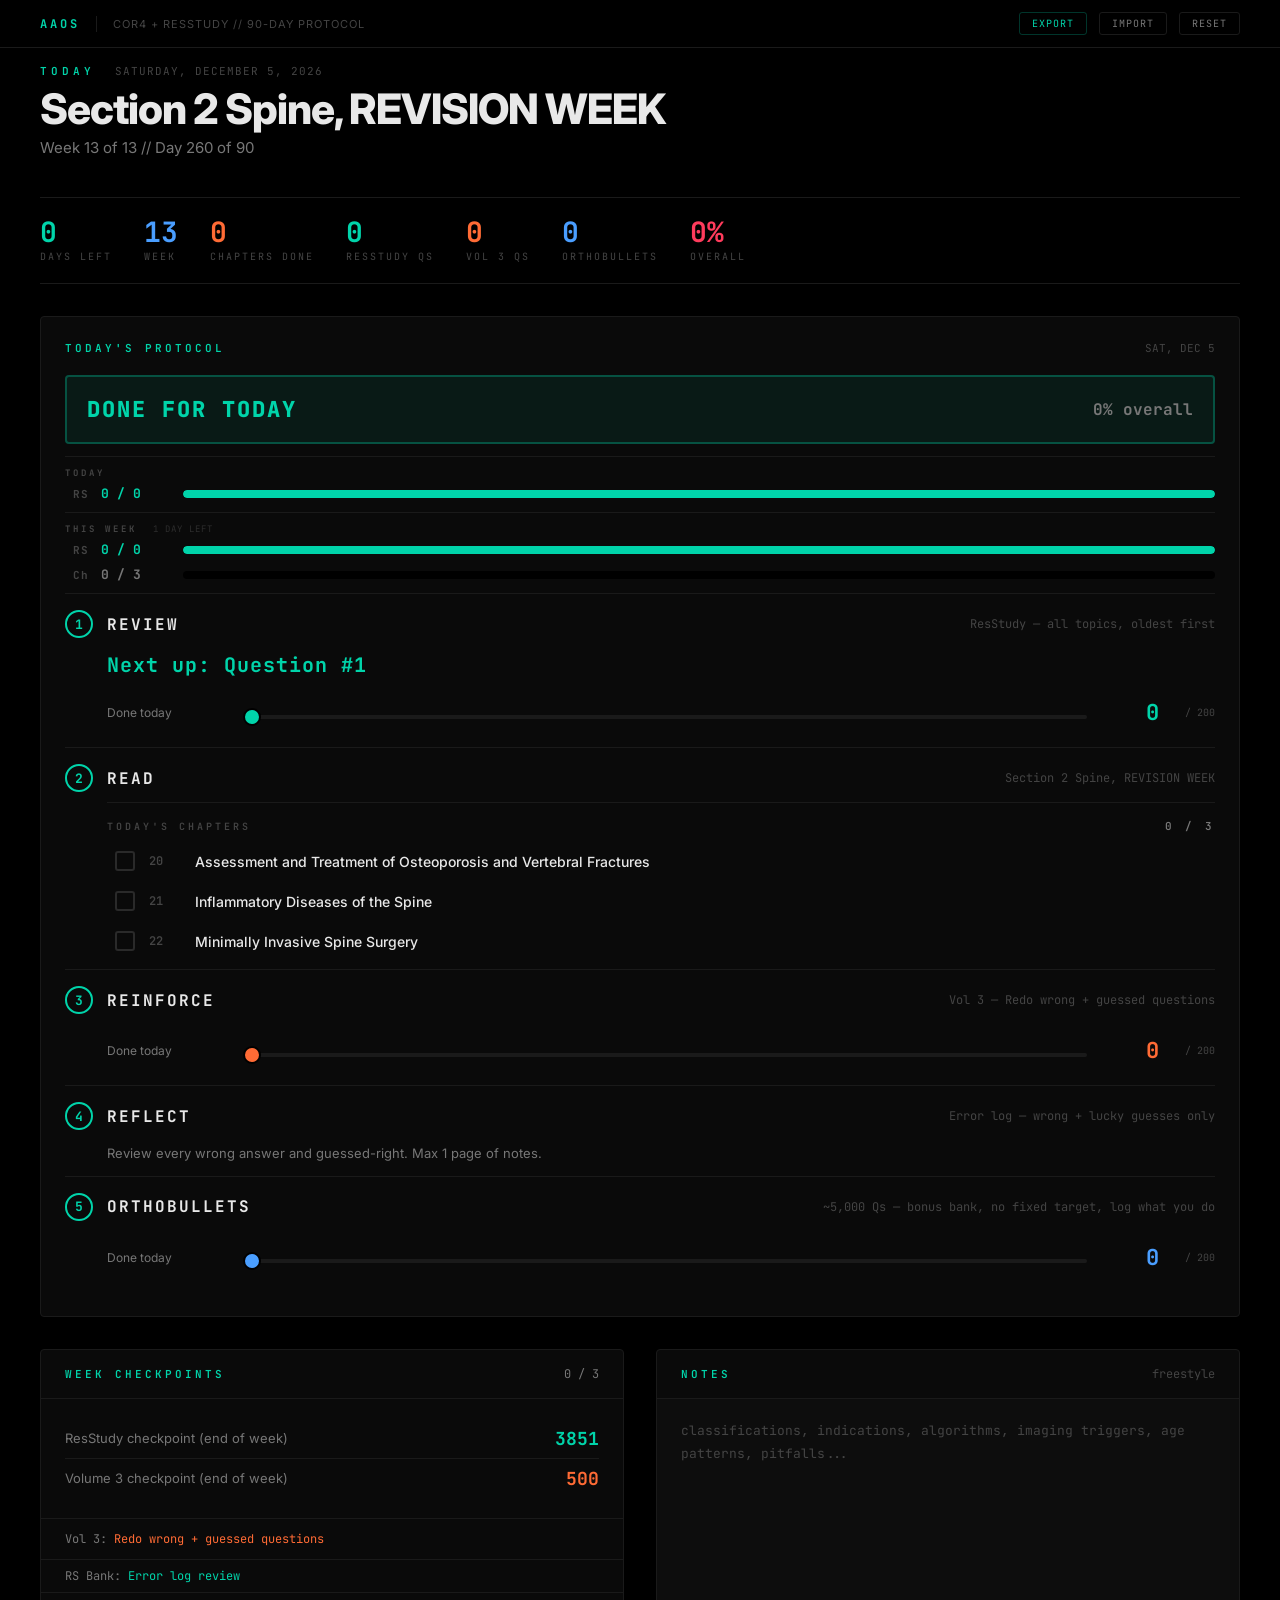
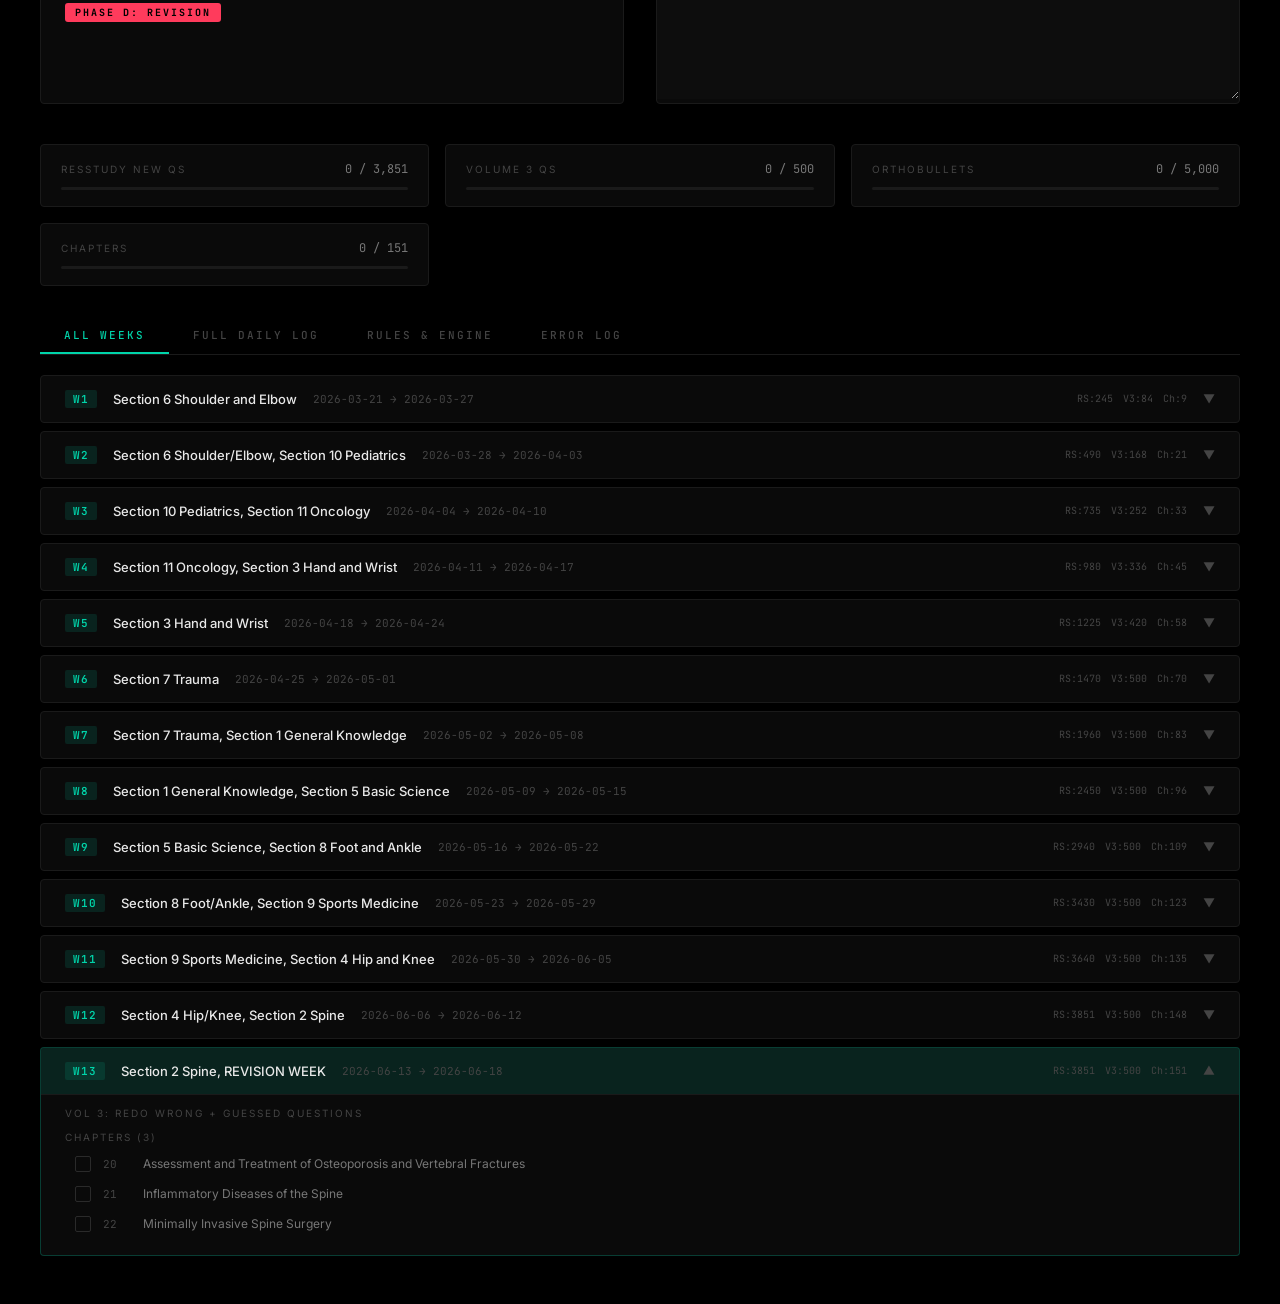
==== index.html @ ae872c8d "Add Orthobullets 5K question bank with slider and progress tracking - Step 5: Orthobullets slider (0" ====
<!DOCTYPE html>
<html lang="en">
<head>
<meta charset="UTF-8">
<meta name="viewport" content="width=device-width, initial-scale=1.0">
<title>AAOS COR4 + ResStudy // 90-Day Tracker</title>
<style>
  @import url('https://fonts.googleapis.com/css2?family=Inter:wght@300;400;500;600;700;800;900&family=JetBrains+Mono:wght@400;500;600;700&display=swap');

  :root {
    --bg: #000000;
    --bg-card: #0a0a0a;
    --bg-input: #0d0d0d;
    --bg-hover: #111111;
    --border: #1a1a1a;
    --border-hover: #2a2a2a;
    --text: #e8e8e8;
    --text-dim: #777777;
    --text-muted: #444444;
    --accent: #00d4aa;
    --accent-dim: rgba(0,212,170,0.12);
    --accent-border: rgba(0,212,170,0.25);
    --warn: #ff6b35;
    --warn-dim: rgba(255,107,53,0.12);
    --danger: #ff3b5c;
    --danger-dim: rgba(255,59,92,0.12);
    --blue: #4a9eff;
    --blue-dim: rgba(74,158,255,0.12);
  }

  * { margin: 0; padding: 0; box-sizing: border-box; }
  body { background: var(--bg); color: var(--text); font-family: 'Inter', sans-serif; min-height: 100vh; }
  .mono { font-family: 'JetBrains Mono', monospace; }

  /* TOPBAR */
  .topbar {
    position: fixed; top: 0; left: 0; right: 0; z-index: 100;
    background: rgba(0,0,0,0.95); backdrop-filter: blur(20px);
    border-bottom: 1px solid var(--border);
    padding: 0 40px; height: 48px;
    display: flex; align-items: center; justify-content: space-between;
  }
  .topbar-left { display: flex; align-items: center; gap: 16px; }
  .topbar-logo {
    font-family: 'JetBrains Mono', monospace;
    font-weight: 700; font-size: 12px; color: var(--accent);
    letter-spacing: 3px; text-transform: uppercase;
  }
  .topbar-sep { width: 1px; height: 16px; background: var(--border); }
  .topbar-sub { font-size: 11px; color: var(--text-muted); letter-spacing: 1px; }
  .topbar-right { display: flex; align-items: center; gap: 12px; }
  .tb-btn {
    background: none; border: 1px solid var(--border); color: var(--text-dim);
    padding: 4px 12px; border-radius: 3px; font-size: 10px; cursor: pointer;
    font-family: 'JetBrains Mono', monospace; letter-spacing: 1px; text-transform: uppercase;
    transition: all 0.15s;
  }
  .tb-btn:hover { border-color: var(--text-dim); color: var(--text); }
  .tb-btn.accent { border-color: var(--accent-border); color: var(--accent); }
  .tb-btn.accent:hover { border-color: var(--accent); }

  /* LAYOUT */
  .shell { padding: 64px 40px 40px; max-width: 1600px; margin: 0 auto; }

  /* ===== TODAY HERO ===== */
  .today-hero { margin-bottom: 40px; }
  .today-date-row {
    display: flex; align-items: baseline; gap: 20px; margin-bottom: 8px;
  }
  .today-label {
    font-size: 11px; font-weight: 600; color: var(--accent);
    letter-spacing: 4px; text-transform: uppercase;
    font-family: 'JetBrains Mono', monospace;
  }
  .today-date {
    font-family: 'JetBrains Mono', monospace;
    font-size: 11px; color: var(--text-muted); letter-spacing: 1px;
  }
  .today-focus {
    font-size: 42px; font-weight: 800; color: var(--text);
    line-height: 1.1; margin-bottom: 6px; letter-spacing: -1px;
  }
  .today-section-sub {
    font-size: 15px; color: var(--text-dim); font-weight: 400;
    margin-bottom: 24px;
  }

  /* STATS ROW */
  .stats-row {
    display: flex; gap: 32px; margin-bottom: 32px;
    padding: 20px 0; border-top: 1px solid var(--border); border-bottom: 1px solid var(--border);
  }
  .stat-block {}
  .stat-num {
    font-family: 'JetBrains Mono', monospace;
    font-size: 28px; font-weight: 700; line-height: 1;
  }
  .stat-num.accent { color: var(--accent); }
  .stat-num.warn { color: var(--warn); }
  .stat-num.blue { color: var(--blue); }
  .stat-num.danger { color: var(--danger); }
  .stat-label {
    font-size: 10px; color: var(--text-muted);
    text-transform: uppercase; letter-spacing: 2px; margin-top: 4px;
    font-family: 'JetBrains Mono', monospace;
  }

  /* ===== TWO COLUMN LAYOUT ===== */
  .today-grid {
    display: grid; grid-template-columns: 1fr 1fr; gap: 32px;
    margin-bottom: 40px;
  }

  /* CHAPTERS PANEL */
  .panel {
    background: var(--bg-card);
    border: 1px solid var(--border);
    border-radius: 4px;
    overflow: hidden;
  }
  .panel-head {
    padding: 16px 24px;
    border-bottom: 1px solid var(--border);
    display: flex; align-items: center; justify-content: space-between;
  }
  .panel-title {
    font-size: 11px; font-weight: 600; color: var(--accent);
    letter-spacing: 3px; text-transform: uppercase;
    font-family: 'JetBrains Mono', monospace;
  }
  .panel-count {
    font-family: 'JetBrains Mono', monospace;
    font-size: 12px; color: var(--text-dim);
  }
  .panel-body { padding: 8px 0; }

  /* CHAPTER ITEMS */
  .ch-item {
    display: flex; align-items: center; gap: 16px;
    padding: 12px 24px; cursor: pointer;
    transition: background 0.1s;
  }
  .ch-item:hover { background: var(--bg-hover); }
  .ch-box {
    width: 22px; height: 22px; border: 2px solid var(--border-hover);
    border-radius: 3px; flex-shrink: 0;
    display: flex; align-items: center; justify-content: center;
    transition: all 0.15s;
  }
  .ch-box.on { background: var(--accent); border-color: var(--accent); }
  .ch-box.on::after { content: '\2713'; color: #000; font-size: 13px; font-weight: 800; }
  .ch-num {
    font-family: 'JetBrains Mono', monospace;
    font-size: 13px; color: var(--text-muted); width: 36px; flex-shrink: 0;
    font-weight: 600;
  }
  .ch-title { font-size: 15px; color: var(--text); font-weight: 500; line-height: 1.3; }
  .ch-item.done .ch-title { color: var(--text-muted); text-decoration: line-through; }

  /* QUESTION TARGETS */
  .q-targets {
    padding: 20px 24px;
    border-bottom: 1px solid var(--border);
  }
  .q-row {
    display: flex; align-items: center; justify-content: space-between;
    padding: 8px 0;
  }
  .q-row + .q-row { border-top: 1px solid var(--border); }
  .q-label { font-size: 13px; color: var(--text-dim); }
  .q-value {
    font-family: 'JetBrains Mono', monospace;
    font-size: 18px; font-weight: 700;
  }
  .q-value.accent { color: var(--accent); }
  .q-value.warn { color: var(--warn); }

  /* DAILY TARGETS */
  .daily-targets {
    padding: 0 24px 16px;
    border-bottom: 1px solid var(--border);
  }
  /* STATUS BANNER */
  .today-status {
    display: flex; justify-content: space-between; align-items: center;
    padding: 18px 20px; border-radius: 4px; margin-bottom: 12px;
  }
  .today-status.go {
    background: rgba(255,59,92,0.08); border: 2px solid rgba(255,59,92,0.3);
  }
  .today-status.good {
    background: rgba(0,212,170,0.08); border: 2px solid rgba(0,212,170,0.3);
  }
  .ts-label {
    font-family: 'JetBrains Mono', monospace;
    font-size: 22px; font-weight: 800; letter-spacing: 2px;
  }
  .today-status.go .ts-label { color: var(--danger); }
  .today-status.good .ts-label { color: var(--accent); }
  .ts-pct {
    font-family: 'JetBrains Mono', monospace;
    font-size: 16px; font-weight: 700; color: var(--text-dim);
  }
  /* TODAY BARS */
  .today-bars { display: flex; flex-direction: column; gap: 8px; margin-bottom: 10px; }
  .tb-row { display: flex; align-items: center; gap: 12px; }
  .tb-name {
    font-family: 'JetBrains Mono', monospace;
    font-size: 11px; font-weight: 700; color: var(--text-muted);
    width: 24px; text-align: right; letter-spacing: 1px;
  }
  .tb-nums {
    font-family: 'JetBrains Mono', monospace;
    font-size: 13px; font-weight: 700; color: var(--text-dim);
    width: 70px;
  }
  .tb-nums.ok { color: var(--accent); }
  .tb-bar {
    flex: 1; height: 8px; background: var(--bg); border-radius: 4px;
    overflow: hidden;
  }
  .tb-fill { height: 100%; border-radius: 4px; transition: width 0.3s; }
  .tb-section-label {
    font-family: 'JetBrains Mono', monospace;
    font-size: 9px; font-weight: 700; color: var(--text-muted);
    letter-spacing: 3px; text-transform: uppercase;
    padding: 10px 0 6px; margin-top: 6px;
    border-top: 1px solid var(--border);
  }
  .tb-section-label:first-of-type { border-top: none; margin-top: 0; }
  .tb-section-sub {
    font-weight: 400; color: var(--text-muted); letter-spacing: 1px;
    opacity: 0.6; margin-left: 8px;
  }

  /* TODAY CHAPTERS (inside log-today) */
  .lt-ch-head {
    font-size: 10px; font-weight: 600; color: var(--text-muted);
    letter-spacing: 3px; text-transform: uppercase;
    font-family: 'JetBrains Mono', monospace;
    padding: 16px 0 8px; margin-top: 8px;
    border-top: 1px solid var(--border);
    display: flex; justify-content: space-between; align-items: center;
  }
  .lt-ch-count {
    font-size: 11px; color: var(--text-dim);
    font-family: 'JetBrains Mono', monospace;
  }
  .lt-ch {
    display: flex; align-items: center; gap: 14px;
    padding: 10px 8px; border-radius: 3px; cursor: pointer;
    transition: background 0.1s;
  }
  .lt-ch:hover { background: var(--bg-hover); }
  .lt-ch-box {
    width: 20px; height: 20px; border: 2px solid var(--border-hover);
    border-radius: 3px; flex-shrink: 0;
    display: flex; align-items: center; justify-content: center;
    transition: all 0.15s;
  }
  .lt-ch-box.on { background: var(--accent); border-color: var(--accent); }
  .lt-ch-box.on::after { content: '\2713'; color: #000; font-size: 12px; font-weight: 800; }
  .lt-ch-num {
    font-family: 'JetBrains Mono', monospace;
    font-size: 12px; color: var(--text-muted); width: 32px; flex-shrink: 0; font-weight: 600;
  }
  .lt-ch-title { font-size: 14px; color: var(--text); font-weight: 500; }
  .lt-ch.done .lt-ch-title { color: var(--text-muted); text-decoration: line-through; }

  /* 4R STEPS */
  .r-step {
    border-top: 1px solid var(--border);
    padding: 16px 0 8px;
  }
  .r-step-head {
    display: flex; align-items: center; gap: 14px; margin-bottom: 10px;
  }
  .r-step-num {
    width: 28px; height: 28px; border-radius: 50%;
    border: 2px solid var(--accent); color: var(--accent);
    font-family: 'JetBrains Mono', monospace; font-weight: 700; font-size: 13px;
    display: flex; align-items: center; justify-content: center; flex-shrink: 0;
  }
  .r-step-name {
    font-family: 'JetBrains Mono', monospace; font-weight: 700;
    font-size: 16px; color: var(--text); text-transform: uppercase;
    letter-spacing: 2px;
  }
  .r-step-desc {
    font-size: 12px; color: var(--text-muted); margin-left: auto;
    font-family: 'JetBrains Mono', monospace;
  }
  .r-step-body { padding-left: 42px; }
  .r-range-info {
    font-family: 'JetBrains Mono', monospace;
    font-size: 20px; font-weight: 700; color: var(--accent);
    padding: 4px 0 8px; letter-spacing: 1px;
  }
  .r-reflect-note {
    font-size: 13px; color: var(--text-dim);
    font-family: 'Inter', sans-serif; line-height: 1.5; padding: 4px 0;
  }

  /* LOG TODAY */
  .log-today {
    background: var(--bg-card); border: 1px solid var(--border);
    border-radius: 4px; padding: 24px; margin-bottom: 32px;
  }
  .log-today-head {
    display: flex; align-items: center; justify-content: space-between;
    margin-bottom: 20px;
  }
  .log-today-title {
    font-size: 11px; font-weight: 600; color: var(--accent);
    letter-spacing: 3px; text-transform: uppercase;
    font-family: 'JetBrains Mono', monospace;
  }
  .log-today-day {
    font-size: 11px; color: var(--text-muted);
    font-family: 'JetBrains Mono', monospace;
  }
  .slider-row {
    display: flex; align-items: center; gap: 16px;
    padding: 12px 0;
  }
  .slider-row + .slider-row { border-top: 1px solid var(--border); }
  .slider-label {
    font-size: 12px; color: var(--text-dim); width: 120px; flex-shrink: 0;
  }
  .slider-wrap { flex: 1; position: relative; }
  .slider-input {
    -webkit-appearance: none; appearance: none;
    width: 100%; height: 4px; background: var(--border);
    border-radius: 2px; outline: none; cursor: pointer;
  }
  .slider-input::-webkit-slider-thumb {
    -webkit-appearance: none; appearance: none;
    width: 18px; height: 18px; border-radius: 50%;
    cursor: pointer; border: 2px solid #000;
  }
  .slider-input.accent-slider::-webkit-slider-thumb { background: var(--accent); }
  .slider-input.warn-slider::-webkit-slider-thumb { background: var(--warn); }
  .slider-input.ob-slider::-webkit-slider-thumb { background: var(--blue); }
  .slider-input::-moz-range-thumb {
    width: 18px; height: 18px; border-radius: 50%;
    cursor: pointer; border: 2px solid #000;
  }
  .slider-input.accent-slider::-moz-range-thumb { background: var(--accent); }
  .slider-input.warn-slider::-moz-range-thumb { background: var(--warn); }
  .slider-input.ob-slider::-moz-range-thumb { background: var(--blue); }
  .slider-val {
    font-family: 'JetBrains Mono', monospace;
    font-size: 22px; font-weight: 700; width: 56px;
    text-align: right; flex-shrink: 0;
  }
  .slider-val.accent { color: var(--accent); }
  .slider-val.warn { color: var(--warn); }
  .slider-max {
    font-family: 'JetBrains Mono', monospace;
    font-size: 10px; color: var(--text-muted); width: 40px; text-align: right;
    flex-shrink: 0;
  }

  /* NOTE CANVAS */
  .note-canvas {
    width: 100%; min-height: 300px;
    background: var(--bg-input); border: none;
    padding: 20px 24px;
    font-family: 'JetBrains Mono', monospace;
    font-size: 13px; color: var(--text); line-height: 1.8;
    resize: vertical; outline: none;
  }
  .note-canvas::placeholder { color: var(--text-muted); }
  .note-canvas:focus { background: #0f0f0f; }

  /* V3 FOCUS */
  .v3-focus {
    padding: 12px 24px;
    border-bottom: 1px solid var(--border);
    font-size: 12px; color: var(--text-dim);
    font-family: 'JetBrains Mono', monospace;
  }
  .v3-focus span { color: var(--warn); }
  .rs-source {
    padding: 8px 24px;
    border-bottom: 1px solid var(--border);
    font-size: 12px; color: var(--text-dim);
    font-family: 'JetBrains Mono', monospace;
  }
  .rs-source span { color: var(--accent); }
  .phase-badge {
    padding: 10px 24px;
    font-size: 11px; font-weight: 700; color: var(--text-muted);
    letter-spacing: 3px; text-transform: uppercase;
    font-family: 'JetBrains Mono', monospace;
  }
  .phase-badge .ph-label {
    display: inline-block; padding: 3px 10px; border-radius: 3px;
    font-size: 10px; letter-spacing: 2px;
  }
  .phase-badge .ph-A { background: var(--accent); color: #000; }
  .phase-badge .ph-B { background: var(--blue); color: #000; }
  .phase-badge .ph-C { background: var(--warn); color: #000; }
  .phase-badge .ph-D { background: var(--danger); color: #000; }

  /* ===== DAILY INPUT ROW ===== */
  /* ===== PROGRESS BARS ===== */
  .progress-strip {
    display: grid; grid-template-columns: repeat(3, 1fr); gap: 16px;
    margin-bottom: 32px;
  }
  .prog-card {
    background: var(--bg-card); border: 1px solid var(--border);
    border-radius: 4px; padding: 16px 20px;
  }
  .prog-head {
    display: flex; justify-content: space-between; align-items: center;
    margin-bottom: 10px;
  }
  .prog-title {
    font-size: 10px; color: var(--text-muted);
    text-transform: uppercase; letter-spacing: 2px;
  }
  .prog-count {
    font-family: 'JetBrains Mono', monospace;
    font-size: 12px; color: var(--text-dim);
  }
  .prog-bar { height: 3px; background: var(--border); border-radius: 2px; overflow: hidden; }
  .prog-fill { height: 100%; border-radius: 2px; transition: width 0.5s; }
  .prog-fill.accent { background: var(--accent); }
  .prog-fill.warn { background: var(--warn); }
  .prog-fill.blue { background: var(--blue); }

  /* ===== TABS ===== */
  .tabs { display: flex; gap: 0; border-bottom: 1px solid var(--border); margin-bottom: 0; }
  .tab {
    padding: 10px 24px; font-size: 11px; color: var(--text-muted);
    text-transform: uppercase; letter-spacing: 2px; cursor: pointer;
    border: none; background: none; border-bottom: 2px solid transparent;
    transition: all 0.15s; font-family: 'JetBrains Mono', monospace; font-weight: 500;
  }
  .tab:hover { color: var(--text-dim); }
  .tab.active { color: var(--accent); border-bottom-color: var(--accent); }
  .tab-content { display: none; }
  .tab-content.active { display: block; }

  /* WEEK CARDS */
  .weeks-grid { padding-top: 20px; }
  .wk-card {
    background: var(--bg-card); border: 1px solid var(--border);
    border-radius: 4px; margin-bottom: 8px; overflow: hidden;
  }
  .wk-card.current { border-color: var(--accent-border); }
  .wk-card.current .wk-head { background: var(--accent-dim); }
  .wk-head {
    display: flex; align-items: center; justify-content: space-between;
    padding: 14px 24px; cursor: pointer; user-select: none;
  }
  .wk-head-left { display: flex; align-items: center; gap: 16px; }
  .wk-num {
    font-family: 'JetBrains Mono', monospace;
    font-size: 11px; color: var(--accent);
    background: var(--accent-dim); padding: 2px 8px; border-radius: 2px;
    letter-spacing: 1px; font-weight: 600;
  }
  .wk-focus { font-size: 13px; color: var(--text); font-weight: 500; }
  .wk-dates { font-size: 11px; color: var(--text-muted); font-family: 'JetBrains Mono', monospace; }
  .wk-head-right { display: flex; align-items: center; gap: 16px; }
  .wk-targets {
    display: flex; gap: 10px;
    font-family: 'JetBrains Mono', monospace; font-size: 10px; color: var(--text-muted);
  }
  .chevron { color: var(--text-muted); font-size: 12px; transition: transform 0.2s; }
  .wk-card.open .chevron { transform: rotate(180deg); }
  .wk-body { display: none; padding: 0 24px 16px; border-top: 1px solid var(--border); }
  .wk-card.open .wk-body { display: block; }
  .wk-section-label {
    font-size: 10px; color: var(--text-muted);
    text-transform: uppercase; letter-spacing: 2px; margin: 12px 0 6px;
  }
  .wk-ch {
    display: flex; align-items: center; gap: 12px;
    padding: 7px 10px; border-radius: 3px; transition: background 0.1s;
  }
  .wk-ch:hover { background: var(--bg-hover); }
  .wk-ch-box {
    width: 16px; height: 16px; border: 1.5px solid var(--border-hover);
    border-radius: 2px; flex-shrink: 0; cursor: pointer;
    display: flex; align-items: center; justify-content: center;
    transition: all 0.15s;
  }
  .wk-ch-box.on { background: var(--accent); border-color: var(--accent); }
  .wk-ch-box.on::after { content: '\2713'; color: #000; font-size: 10px; font-weight: 800; }
  .wk-ch-num {
    font-family: 'JetBrains Mono', monospace;
    font-size: 11px; color: var(--text-muted); width: 28px; flex-shrink: 0;
  }
  .wk-ch-title { font-size: 12px; color: var(--text-dim); }
  .wk-ch.done .wk-ch-title { color: var(--text-muted); text-decoration: line-through; }

  /* DAILY LOG */
  .daily-log-grid { padding-top: 20px; }
  .dl-week {
    background: var(--bg-card); border: 1px solid var(--border);
    border-radius: 4px; padding: 20px 24px; margin-bottom: 12px;
  }
  .dl-week-title {
    font-size: 11px; color: var(--accent);
    letter-spacing: 3px; text-transform: uppercase;
    font-family: 'JetBrains Mono', monospace; font-weight: 600;
    margin-bottom: 4px;
  }
  .dl-week-meta {
    font-size: 11px; color: var(--text-muted);
    font-family: 'JetBrains Mono', monospace; margin-bottom: 12px;
  }
  .dl-grid {
    display: grid; grid-template-columns: repeat(7, 1fr); gap: 8px;
  }
  .dl-cell {
    background: var(--bg); border: 1px solid var(--border);
    border-radius: 3px; padding: 10px; text-align: center; min-height: 80px;
  }
  .dl-cell.today { border-color: var(--accent-border); }
  .dl-day { font-size: 9px; color: var(--text-muted); text-transform: uppercase; letter-spacing: 1px; margin-bottom: 2px; }
  .dl-date {
    font-family: 'JetBrains Mono', monospace;
    font-size: 13px; color: var(--text-dim); margin-bottom: 6px; font-weight: 600;
  }
  .dl-input {
    background: var(--bg-input); border: 1px solid var(--border);
    border-radius: 2px; padding: 4px; width: 100%; text-align: center;
    font-family: 'JetBrains Mono', monospace; font-size: 11px;
    color: var(--text); outline: none; margin-bottom: 3px;
  }
  .dl-input:focus { border-color: var(--accent-border); }
  .dl-input::placeholder { color: var(--text-muted); font-size: 9px; }

  /* RULES */
  .rules-panel { padding-top: 20px; }
  .rule-section {
    background: var(--bg-card); border: 1px solid var(--border);
    border-radius: 4px; padding: 24px; margin-bottom: 12px;
  }
  .rule-section-title {
    font-size: 11px; color: var(--accent);
    text-transform: uppercase; letter-spacing: 3px; margin-bottom: 16px;
    font-weight: 600; font-family: 'JetBrains Mono', monospace;
  }
  .rule-item {
    display: flex; align-items: flex-start; gap: 12px;
    padding: 8px 0; border-bottom: 1px solid var(--border);
  }
  .rule-item:last-child { border-bottom: none; }
  .rule-dot { width: 4px; height: 4px; background: var(--accent); border-radius: 50%; margin-top: 7px; flex-shrink: 0; }
  .rule-text { font-size: 13px; color: var(--text-dim); line-height: 1.6; }

  .engine-table { width: 100%; border-collapse: collapse; font-size: 12px; }
  .engine-table th {
    text-align: left; font-size: 10px; color: var(--text-muted);
    text-transform: uppercase; letter-spacing: 1px; padding: 8px 12px;
    border-bottom: 1px solid var(--border); font-weight: 500;
  }
  .engine-table td {
    padding: 10px 12px; border-bottom: 1px solid var(--border);
    color: var(--text-dim); font-family: 'JetBrains Mono', monospace; font-size: 11px;
  }
  .engine-table tr:last-child td { border-bottom: none; }
  .engine-label { font-family: 'Inter', sans-serif !important; font-weight: 500; color: var(--text) !important; }
  .etag { display: inline-block; padding: 2px 8px; border-radius: 2px; font-size: 10px; font-weight: 600; font-family: 'JetBrains Mono', monospace; letter-spacing: 1px; }
  .etag.heavy { background: var(--accent-dim); color: var(--accent); }
  .etag.standard { background: var(--blue-dim); color: var(--blue); }
  .etag.slow { background: var(--warn-dim); color: var(--warn); }
  .etag.rescue { background: var(--danger-dim); color: var(--danger); }

  .section-order { display: flex; flex-wrap: wrap; gap: 6px; margin-top: 12px; }
  .s-pill {
    display: flex; align-items: center; gap: 6px;
    background: var(--bg); border: 1px solid var(--border);
    border-radius: 3px; padding: 5px 10px; font-size: 11px; color: var(--text-dim);
  }
  .s-pill .n { font-family: 'JetBrains Mono', monospace; font-size: 9px; color: var(--text-muted); }
  .s-pill.done { border-color: var(--accent-border); }
  .s-pill.done .n { color: var(--accent); }
  .s-pill.now { border-color: var(--accent); background: var(--accent-dim); }
  .s-pill.now .n { color: var(--accent); }
  .s-arrow { color: var(--text-muted); font-size: 10px; }

  /* ERROR LOG */
  .error-log { padding: 0; }
  .el-dump-head {
    display: flex; align-items: center; justify-content: space-between;
    margin-bottom: 12px;
  }
  .el-title {
    font-size: 11px; color: var(--danger);
    text-transform: uppercase; letter-spacing: 3px;
    font-weight: 600; font-family: 'JetBrains Mono', monospace;
  }
  .el-stats {
    display: flex; gap: 16px; font-family: 'JetBrains Mono', monospace; font-size: 12px;
  }
  .el-stat { color: var(--text-dim); }
  .el-stat b { font-weight: 700; }
  .el-stat.wrong b { color: var(--danger); }
  .el-stat.guessed b { color: var(--warn); }
  .el-dump-area {
    width: 100%; min-height: 140px; background: var(--bg-input);
    border: 1px solid var(--border); border-radius: 3px;
    padding: 12px; font-family: 'JetBrains Mono', monospace;
    font-size: 11px; color: var(--text); resize: vertical;
    outline: none; line-height: 1.5;
  }
  .el-dump-area:focus { border-color: var(--danger); }
  .el-dump-area::placeholder { color: var(--text-muted); }
  .el-btns {
    display: flex; gap: 10px; margin-top: 10px;
  }
  .el-btn {
    flex: 1; padding: 10px; border: 1px solid var(--border);
    border-radius: 3px; background: var(--bg-input); cursor: pointer;
    font-family: 'JetBrains Mono', monospace; font-size: 12px;
    font-weight: 700; letter-spacing: 2px; text-transform: uppercase;
    transition: all 0.15s;
  }
  .el-btn.wrong { color: var(--danger); }
  .el-btn.wrong:hover { background: var(--danger-dim); border-color: var(--danger); }
  .el-btn.guessed { color: var(--warn); }
  .el-btn.guessed:hover { background: var(--warn-dim); border-color: var(--warn); }
  .el-btn.export-md { color: var(--accent); flex: 0; padding: 10px 20px; }
  .el-btn.export-md:hover { background: var(--accent-dim); border-color: var(--accent); }
  .el-entries { margin-top: 20px; }
  .el-entry {
    border: 1px solid var(--border); border-radius: 3px;
    padding: 14px; margin-bottom: 8px; background: var(--bg-input);
  }
  .el-entry-head {
    display: flex; align-items: center; gap: 10px; margin-bottom: 8px;
  }
  .el-tag {
    font-family: 'JetBrains Mono', monospace; font-size: 10px;
    font-weight: 700; letter-spacing: 1px; text-transform: uppercase;
    padding: 2px 8px; border-radius: 2px;
  }
  .el-tag.wrong { color: var(--danger); background: var(--danger-dim); }
  .el-tag.guessed { color: var(--warn); background: var(--warn-dim); }
  .el-source {
    font-family: 'JetBrains Mono', monospace; font-size: 10px;
    font-weight: 600; letter-spacing: 1px;
    padding: 2px 8px; border-radius: 2px;
    color: var(--blue); background: rgba(74,158,255,0.1);
  }
  .el-qid {
    font-family: 'JetBrains Mono', monospace; font-size: 12px;
    color: var(--text-dim); font-weight: 600;
  }
  .el-date {
    font-family: 'JetBrains Mono', monospace; font-size: 10px;
    color: var(--text-muted); margin-left: auto;
  }
  .el-entry { cursor: pointer; transition: background 0.15s; }
  .el-entry:hover { background: rgba(255,255,255,0.02); }
  .el-chevron {
    font-size: 10px; color: var(--text-muted); transition: transform 0.2s;
    margin-left: auto;
  }
  .el-entry.expanded .el-chevron { transform: rotate(180deg); }
  .el-preview {
    font-size: 12px; color: var(--text-dim); line-height: 1.4;
    white-space: nowrap; overflow: hidden; text-overflow: ellipsis;
  }
  .el-entry.expanded .el-preview { display: none; }
  .el-full { display: none; }
  .el-entry.expanded .el-full { display: block; margin-top: 8px; }
  .el-question {
    font-size: 13px; color: var(--text); line-height: 1.6;
    margin-bottom: 8px;
  }
  .el-choices {
    font-size: 12px; color: var(--text-dim); line-height: 1.6;
    margin-bottom: 8px; padding-left: 8px;
    border-left: 2px solid var(--border);
  }
  .el-answer {
    font-family: 'JetBrains Mono', monospace; font-size: 12px;
    color: var(--accent); font-weight: 600;
  }
  .el-discussion {
    font-size: 11px; color: var(--text-muted); line-height: 1.5;
    margin-top: 8px; padding-top: 8px; border-top: 1px solid var(--border);
  }
  .el-del {
    background: none; border: none; color: var(--text-muted); cursor: pointer;
    font-size: 14px; padding: 0 4px; margin-left: 8px;
  }
  .el-del:hover { color: var(--danger); }

  /* RESPONSIVE */
  @media (max-width: 1000px) {
    .today-grid { grid-template-columns: 1fr; }
    .progress-strip { grid-template-columns: 1fr; }
    .stats-row { flex-wrap: wrap; gap: 20px; }
    .dl-grid { grid-template-columns: repeat(4, 1fr); }
    .today-focus { font-size: 28px; }
    .shell { padding: 60px 16px 32px; }
  }
  @media (max-width: 600px) {
    .dl-grid { grid-template-columns: repeat(2, 1fr); }
    .wk-head { flex-direction: column; align-items: flex-start; gap: 6px; }
  }
</style>
</head>
<body>

<div class="topbar">
  <div class="topbar-left">
    <div class="topbar-logo">AAOS</div>
    <div class="topbar-sep"></div>
    <div class="topbar-sub">COR4 + RESSTUDY // 90-DAY PROTOCOL</div>
  </div>
  <div class="topbar-right">
    <button class="tb-btn accent" onclick="exportData()">EXPORT</button>
    <button class="tb-btn" onclick="document.getElementById('import-file').click()">IMPORT</button>
    <input type="file" id="import-file" accept=".json" style="display:none" onchange="importData(event)">
    <button class="tb-btn" onclick="resetAll()">RESET</button>
  </div>
</div>

<div class="shell">

  <!-- ===== TODAY HERO ===== -->
  <div class="today-hero">
    <div class="today-date-row">
      <div class="today-label">Today</div>
      <div class="today-date" id="today-date"></div>
    </div>
    <div class="today-focus" id="today-focus"></div>
    <div class="today-section-sub" id="today-sub"></div>
  </div>

  <!-- STATS ROW -->
  <div class="stats-row">
    <div class="stat-block">
      <div class="stat-num accent" id="s-days">--</div>
      <div class="stat-label">Days Left</div>
    </div>
    <div class="stat-block">
      <div class="stat-num blue" id="s-week">--</div>
      <div class="stat-label">Week</div>
    </div>
    <div class="stat-block">
      <div class="stat-num warn" id="s-ch">0</div>
      <div class="stat-label">Chapters Done</div>
    </div>
    <div class="stat-block">
      <div class="stat-num" id="s-rs" style="color:var(--accent)">0</div>
      <div class="stat-label">ResStudy Qs</div>
    </div>
    <div class="stat-block">
      <div class="stat-num" id="s-v3" style="color:var(--warn)">0</div>
      <div class="stat-label">Vol 3 Qs</div>
    </div>
    <div class="stat-block">
      <div class="stat-num" id="s-ob" style="color:var(--blue)">0</div>
      <div class="stat-label">Orthobullets</div>
    </div>
    <div class="stat-block">
      <div class="stat-num danger" id="s-pct">0%</div>
      <div class="stat-label">Overall</div>
    </div>
  </div>

  <!-- ===== 4R PROTOCOL: REVIEW → READ → REINFORCE → REFLECT ===== -->
  <div class="log-today" id="log-today">
    <div class="log-today-head">
      <div class="log-today-title">Today's Protocol</div>
      <div class="log-today-day" id="log-today-day"></div>
    </div>

    <div id="log-today-targets">
      <!-- daily targets rendered here -->
    </div>

    <!-- STEP 1: REVIEW -->
    <div class="r-step">
      <div class="r-step-head">
        <div class="r-step-num">1</div>
        <div class="r-step-name">Review</div>
        <div class="r-step-desc">ResStudy — all topics, oldest first</div>
      </div>
      <div class="r-step-body">
        <div class="r-range-info" id="rs-range-info"></div>
        <div class="slider-row">
          <div class="slider-label">Done today</div>
          <div class="slider-wrap">
            <input type="range" class="slider-input accent-slider" id="slider-rs" min="0" max="200" value="0"
              oninput="onSlider('rs', this.value)">
          </div>
          <div class="slider-val accent" id="slider-rs-val">0</div>
          <div class="slider-max">/ 200</div>
        </div>
      </div>
    </div>

    <!-- STEP 2: READ -->
    <div class="r-step">
      <div class="r-step-head">
        <div class="r-step-num">2</div>
        <div class="r-step-name">Read</div>
        <div class="r-step-desc" id="r-read-desc">Chapters</div>
      </div>
      <div class="r-step-body" id="log-today-chapters">
        <!-- today's chapters rendered here -->
      </div>
    </div>

    <!-- STEP 3: REINFORCE -->
    <div class="r-step">
      <div class="r-step-head">
        <div class="r-step-num">3</div>
        <div class="r-step-name">Reinforce</div>
        <div class="r-step-desc" id="v3-section-label">Vol 3 — current section</div>
      </div>
      <div class="r-step-body">
        <div class="slider-row">
          <div class="slider-label">Done today</div>
          <div class="slider-wrap">
            <input type="range" class="slider-input warn-slider" id="slider-v3" min="0" max="200" value="0"
              oninput="onSlider('v3', this.value)">
          </div>
          <div class="slider-val warn" id="slider-v3-val">0</div>
          <div class="slider-max">/ 200</div>
        </div>
      </div>
    </div>

    <!-- STEP 4: REFLECT -->
    <div class="r-step">
      <div class="r-step-head">
        <div class="r-step-num">4</div>
        <div class="r-step-name">Reflect</div>
        <div class="r-step-desc">Error log — wrong + lucky guesses only</div>
      </div>
      <div class="r-step-body">
        <div class="r-reflect-note">Review every wrong answer and guessed-right. Max 1 page of notes.</div>
      </div>
    </div>

    <!-- STEP 5: ORTHOBULLETS -->
    <div class="r-step">
      <div class="r-step-head">
        <div class="r-step-num">5</div>
        <div class="r-step-name">Orthobullets</div>
        <div class="r-step-desc">~5,000 Qs — bonus bank, no fixed target, log what you do</div>
      </div>
      <div class="r-step-body">
        <div class="slider-row">
          <div class="slider-label">Done today</div>
          <div class="slider-wrap">
            <input type="range" class="slider-input ob-slider" id="slider-ob" min="0" max="200" value="0"
              oninput="onSlider('ob', this.value)">
          </div>
          <div class="slider-val" id="slider-ob-val" style="color:var(--blue)">0</div>
          <div class="slider-max">/ 200</div>
        </div>
      </div>
    </div>
  </div>

  <!-- ===== WEEKLY CHECKPOINTS + NOTES ===== -->
  <div class="today-grid">
    <div class="panel" id="today-chapters-panel">
      <div class="panel-head">
        <div class="panel-title">Week Checkpoints</div>
        <div class="panel-count" id="today-ch-count"></div>
      </div>
      <div class="q-targets" id="today-q-targets"></div>
      <div class="v3-focus" id="today-v3">Vol 3: <span id="today-v3-text"></span></div>
      <div class="rs-source" id="today-rs-source"></div>
      <div class="phase-badge" id="today-phase"></div>
    </div>

    <div class="panel">
      <div class="panel-head">
        <div class="panel-title">Notes</div>
        <div class="panel-count" style="color:var(--text-muted)">freestyle</div>
      </div>
      <textarea class="note-canvas" id="note-canvas"
        placeholder="classifications, indications, algorithms, imaging triggers, age patterns, pitfalls..."></textarea>
    </div>
  </div>

  <!-- PROGRESS BARS -->
  <div class="progress-strip">
    <div class="prog-card">
      <div class="prog-head">
        <div class="prog-title">ResStudy New Qs</div>
        <div class="prog-count"><span id="p-rs">0</span> / 3,851</div>
      </div>
      <div class="prog-bar"><div class="prog-fill accent" id="p-rs-bar" style="width:0%"></div></div>
    </div>
    <div class="prog-card">
      <div class="prog-head">
        <div class="prog-title">Volume 3 Qs</div>
        <div class="prog-count"><span id="p-v3">0</span> / 500</div>
      </div>
      <div class="prog-bar"><div class="prog-fill warn" id="p-v3-bar" style="width:0%"></div></div>
    </div>
    <div class="prog-card">
      <div class="prog-head">
        <div class="prog-title">Orthobullets</div>
        <div class="prog-count"><span id="p-ob">0</span> / 5,000</div>
      </div>
      <div class="prog-bar"><div class="prog-fill blue" id="p-ob-bar" style="width:0%"></div></div>
    </div>
    <div class="prog-card">
      <div class="prog-head">
        <div class="prog-title">Chapters</div>
        <div class="prog-count"><span id="p-ch">0</span> / 151</div>
      </div>
      <div class="prog-bar"><div class="prog-fill blue" id="p-ch-bar" style="width:0%"></div></div>
    </div>
  </div>

  <!-- ===== TABS FOR THE REST ===== -->
  <div class="tabs">
    <button class="tab active" data-tab="weeks">All Weeks</button>
    <button class="tab" data-tab="daily">Full Daily Log</button>
    <button class="tab" data-tab="rules">Rules & Engine</button>
    <button class="tab" data-tab="errors">Error Log</button>
  </div>

  <div class="tab-content active" id="tab-weeks">
    <div class="weeks-grid" id="weeks-container"></div>
  </div>
  <div class="tab-content" id="tab-daily">
    <div class="daily-log-grid" id="daily-log-container"></div>
  </div>
  <div class="tab-content" id="tab-rules">
    <div class="rules-panel">
      <div class="rule-section">
        <div class="rule-section-title">Locked Section Order</div>
        <div class="section-order" id="section-order"></div>
      </div>
      <div class="rule-section">
        <div class="rule-section-title">Hard Rules</div>
        <div id="hard-rules"></div>
      </div>
      <div class="rule-section">
        <div class="rule-section-title">Weekly Engine</div>
        <table class="engine-table">
          <thead><tr><th>Mode</th><th>ResStudy</th><th>Vol 3</th><th>Chapters</th><th>Freq</th></tr></thead>
          <tbody>
            <tr><td class="engine-label"><span class="etag heavy">HEAVY</span></td><td>50</td><td>10</td><td>2</td><td>2x/wk</td></tr>
            <tr><td class="engine-label"><span class="etag standard">STANDARD</span></td><td>40</td><td>5</td><td>1-2</td><td>3x/wk</td></tr>
            <tr><td class="engine-label"><span class="etag slow">SLOW</span></td><td>30</td><td>0</td><td>1</td><td>2x/wk</td></tr>
            <tr><td class="engine-label"><span class="etag rescue">RESCUE</span></td><td>20</td><td>0</td><td>1 touch</td><td>wrong+lucky only</td></tr>
          </tbody>
        </table>
      </div>
    </div>
  </div>
  <div class="tab-content" id="tab-errors">
    <div class="rules-panel">
      <div class="error-log">
        <div class="el-dump-head">
          <div class="el-title">Dump Questions</div>
          <div class="el-stats">
            <div class="el-stat wrong">Wrong: <b id="el-count-wrong">0</b></div>
            <div class="el-stat guessed">Guessed: <b id="el-count-guessed">0</b></div>
            <div class="el-stat">Total: <b id="el-count-total">0</b></div>
          </div>
        </div>
        <textarea class="el-dump-area" id="el-dump"
          placeholder="Paste full question here (ID, stem, choices, preferred response, discussion)..."></textarea>
        <div class="el-btns">
          <button class="el-btn wrong" onclick="dumpQuestion('wrong')">Wrong</button>
          <button class="el-btn guessed" onclick="dumpQuestion('guessed')">Guessed Right</button>
          <button class="el-btn export-md" onclick="exportErrorBank()">Export .md</button>
        </div>
        <div class="el-entries" id="el-entries"></div>
      </div>
    </div>
  </div>
</div>

<script>
// ============================================================
// DATA
// ============================================================
const WEEKS = [
  // PHASE A: Foundation — Year banks oldest→newest + V3 thematic (Weeks 1–6)
  { num: 1, start: '2026-03-21', end: '2026-03-27', focus: 'Section 6 Shoulder and Elbow', phase: 'A', rsSource: 'OKU 13 → OKU 14', checkpoint: { rs: 245, v3: 84, ch: 9 }, v3focus: '156 Shoulder and Elbow', chapters: [[70,'Anatomy of the Shoulder, Arm, and Elbow'],[71,'Physical Examination of the Shoulder and Elbow'],[72,'Imaging of the Shoulder and Elbow'],[73,'Rotator Cuff Tears and Cuff Tear Arthropathy'],[74,'Traumatic Shoulder Instability'],[75,'Multidirectional Instability'],[76,'Adhesive Capsulitis'],[77,'Arthritis and Arthroplasty of the Shoulder'],[78,'Complications in Primary and Revision Shoulder Arthroplasty']] },
  { num: 2, start: '2026-03-28', end: '2026-04-03', focus: 'Section 6 Shoulder/Elbow, Section 10 Pediatrics', phase: 'A', rsSource: 'OKU 14 → OITE 2020', checkpoint: { rs: 490, v3: 168, ch: 21 }, v3focus: '156 Shoulder and Elbow, 160 Pediatrics', chapters: [[79,'Disorders of the Acromioclavicular Joint'],[80,'Disorders of the Sternoclavicular Joint'],[81,'Superior Labrum Anterior to Posterior Tears and Lesions of the Proximal Biceps Tendon'],[82,'Lateral and Medial Epicondylitis'],[83,'Elbow Stiffness'],[84,'Acute and Recurrent Elbow Instability'],[85,'Arthritis and Arthroplasty of the Elbow'],[86,'Distal Biceps and Triceps Tendon Injuries'],[87,'Elbow Injuries in the Athlete'],[88,'Disorders of the Scapula'],[132,'Skeletal Dysplasias and Mucopolysaccharidoses'],[133,'Pediatric Musculoskeletal Disorders and Syndromes']] },
  { num: 3, start: '2026-04-04', end: '2026-04-10', focus: 'Section 10 Pediatrics, Section 11 Oncology', phase: 'A', rsSource: 'OITE 2020 → OITE 2021', checkpoint: { rs: 735, v3: 252, ch: 33 }, v3focus: '160 Pediatrics, 161 Oncology', chapters: [[134,'Pediatric Neuromuscular Disorders'],[135,'Musculoskeletal Infection in Children and Adolescents'],[136,'The Pediatric Hip'],[137,'Pediatric Foot Conditions'],[138,'Pediatric Lower Extremity Deformities and Limb Deficiencies'],[139,'Limb Deformity Analysis'],[140,'Musculoskeletal Conditions and Injuries in the Young Athlete'],[141,'Pediatric Polytrauma and Upper Extremity Fractures'],[142,'Pediatric Pelvic and Lower Extremity Fractures'],[143,'Pediatric Spine'],[144,'Overview of Orthopaedic Oncology and Systemic Disease'],[145,'Treatment Modalities for Musculoskeletal Tumors']] },
  { num: 4, start: '2026-04-11', end: '2026-04-17', focus: 'Section 11 Oncology, Section 3 Hand and Wrist', phase: 'A', rsSource: 'OITE 2021 → OITE 2022', checkpoint: { rs: 980, v3: 336, ch: 45 }, v3focus: '161 Oncology, 153 Hand and Wrist', chapters: [[146,'Benign Bone Tumors and Reactive Lesions'],[147,'Malignant Bone Tumors'],[148,'Benign Soft-Tissue Tumors and Reactive Lesions'],[149,'Malignant Soft-Tissue Tumors'],[150,'Metastatic Bone Disease'],[151,'Metabolic Bone and Inflammatory Joint Disease'],[23,'Anatomy of the Hand and Wrist'],[24,'Imaging of the Hand and Wrist'],[25,'Pediatric Hand and Wrist'],[26,'Arthritides of the Hand and Wrist'],[27,'Tendinopathy of the Hand and Wrist'],[28,'Dupuytren Disease']] },
  { num: 5, start: '2026-04-18', end: '2026-04-24', focus: 'Section 3 Hand and Wrist', phase: 'A', rsSource: 'OITE 2022 → OITE 2023', checkpoint: { rs: 1225, v3: 420, ch: 58 }, v3focus: '153 Hand and Wrist', chapters: [[29,'Carpal Instability'],[30,'Replantation'],[31,'Flexor and Extensor Tendon Injuries'],[32,'Nerve Anatomy and Repair'],[33,'Nerve Compression Syndromes'],[34,'Traumatic Brachial Plexus Injuries'],[35,'Nerve Transfers'],[36,'Tendon Transfers for Peripheral Nerve Injuries in the Upper Extremity'],[37,'Infections of the Hand'],[38,'Tumors of the Hand and Wrist'],[39,'Soft-Tissue Coverage'],[40,'Sports Injuries of the Hand and Wrist'],[41,'Disorders of the Upper Extremity']] },
  { num: 6, start: '2026-04-25', end: '2026-05-01', focus: 'Section 7 Trauma', phase: 'A', rsSource: 'OITE 2023 → start Topic mop-up', checkpoint: { rs: 1470, v3: 500, ch: 70 }, v3focus: '157 Trauma (finish all V3)', chapters: [[89,'Evaluation of the Patient With Trauma'],[90,'Fracture Healing and the Biomechanics of Fracture Fixation'],[91,'Soft-Tissue Injuries, Open Fractures, and Acute Compartment Syndrome'],[92,'Nonunions and Malunions'],[93,'Fracture-Related Infections'],[94,'Fractures of the Clavicle, Scapula, and Glenoid'],[95,'Proximal Humerus Fractures'],[96,'Fractures of the Humeral Shaft'],[97,'Fractures of the Distal Humerus'],[98,'Elbow Fractures and Fracture-Dislocations'],[99,'Forearm and Distal Radius Fractures'],[100,'Fractures: Hand and Carpus']] },
  // PHASE B: Mop-up — Topic banks, unanswered only (Weeks 7–10)
  { num: 7, start: '2026-05-02', end: '2026-05-08', focus: 'Section 7 Trauma, Section 1 General Knowledge', phase: 'B', rsSource: 'Topic banks (unanswered)', checkpoint: { rs: 1960, v3: 500, ch: 83 }, v3focus: 'V3 complete — RS mop-up only', chapters: [[101,'Pelvic Fractures'],[102,'Acetabular Fractures, Hip Dislocation, and Femoral Head Fractures'],[103,'Fractures of the Proximal Femur'],[104,'Femoral Shaft Fractures and Atypical Femur Fractures'],[105,'Fractures of the Distal Femur'],[106,'Patellar Fractures and Extensor Mechanism Disruption'],[107,'Knee Dislocation and Tibial Plateau Fracture'],[108,'Tibial Shaft Fractures'],[109,'Fractures of the Ankle'],[110,'Pilon Fractures'],[111,'Foot Fractures and Fracture-Dislocations'],[1,'Musculoskeletal Imaging'],[2,'Preoperative Optimization and Perioperative Medical Comanagement']] },
  { num: 8, start: '2026-05-09', end: '2026-05-15', focus: 'Section 1 General Knowledge, Section 5 Basic Science', phase: 'B', rsSource: 'Topic banks (unanswered)', checkpoint: { rs: 2450, v3: 500, ch: 96 }, v3focus: 'V3 complete — RS mop-up only', chapters: [[3,'Coagulation and Thromboembolism'],[4,'Normal and Pathologic Gait'],[5,'Orthoses, Amputations, and Prostheses'],[6,'Occupational Health/Work-Related Injury and Illness'],[7,'Anesthesiology'],[8,'Neuro-Orthopaedics and Rehabilitation'],[9,'Medicolegal Issues'],[10,'Medical Ethics'],[11,'Health Care Disparities'],[56,'Orthopaedic Molecular and Cellular Biology, Genetics, and Immunology'],[57,'Skeletal Development'],[58,'Musculoskeletal Infections and Microbiology'],[59,'Biomechanics']] },
  { num: 9, start: '2026-05-16', end: '2026-05-22', focus: 'Section 5 Basic Science, Section 8 Foot and Ankle', phase: 'B', rsSource: 'Topic banks (unanswered)', checkpoint: { rs: 2940, v3: 500, ch: 109 }, v3focus: 'V3 complete — RS mop-up only', chapters: [[60,'Principles of Regenerative Medicine in Orthopaedics: Biologics, Biomaterials, and New Frontiers'],[61,'Bone and Joint Biology'],[62,'Bone, Fracture Healing, and Nonunions'],[63,'Articular Cartilage and Osteoarthritis'],[64,'Tendons and Ligaments'],[65,'Peripheral Nervous System'],[66,'Skeletal Muscle'],[67,'Intervertebral Disk'],[68,'Statistics: Practical Applications for Orthopaedics'],[69,'Evidence-Based Medicine'],[112,'Anatomy and Biomechanics of the Foot and Ankle'],[113,'Disorders of the First Ray'],[114,'Forefoot Disorders']] },
  { num: 10, start: '2026-05-23', end: '2026-05-29', focus: 'Section 8 Foot/Ankle, Section 9 Sports Medicine', phase: 'B', rsSource: 'Topic banks (unanswered)', checkpoint: { rs: 3430, v3: 500, ch: 123 }, v3focus: 'V3 complete — RS mop-up only', chapters: [[115,'Sports Injuries of the Ankle'],[116,'Arthritides of the Foot and Ankle'],[117,'Tendon Disorders of the Foot and Ankle'],[118,'Heel Pain'],[119,'Neurologic Disorders of the Foot and Ankle'],[120,'The Diabetic Foot and Ankle'],[121,'Tumors and Infections of the Foot and Ankle'],[122,'Complex Foot and Ankle Deformities'],[123,'Anatomy and Biomechanics of the Knee'],[124,'Extensor Mechanism Injuries'],[125,'Ligamentous Injuries of the Knee'],[126,'Meniscal Injuries'],[127,'Articular Cartilage Injury and Treatment'],[128,'Orthobiologics in Sports Medicine']] },
  // PHASE C: Final Exams — OITE 2024 + 2025, freshest material (Weeks 11–12)
  { num: 11, start: '2026-05-30', end: '2026-06-05', focus: 'Section 9 Sports Medicine, Section 4 Hip and Knee', phase: 'C', rsSource: 'OITE 2024', checkpoint: { rs: 3640, v3: 500, ch: 135 }, v3focus: 'V3 complete — OITE 2024 exam', chapters: [[129,'Concussion and Common Neurologic Sports Injuries'],[130,'Medical Aspects of Sports Participation'],[131,'Prevention and Rehabilitation of Sports Injuries'],[42,'General Evaluation of the Hip Patient'],[43,'Radiographic Evaluation of the Hip'],[44,'Surgical Anatomy of the Hip'],[45,'Nonarthroplasty Surgical Treatment of the Hip'],[46,'Primary Hip Arthroplasty'],[47,'Revision Total Hip Arthroplasty'],[48,'General Evaluation of the Knee Patient'],[49,'Radiographic Evaluation and Surgical Anatomy of the Knee'],[50,'Nonarthroplasty Surgical Treatment of the Knee']] },
  { num: 12, start: '2026-06-06', end: '2026-06-12', focus: 'Section 4 Hip/Knee, Section 2 Spine', phase: 'C', rsSource: 'OITE 2025', checkpoint: { rs: 3851, v3: 500, ch: 148 }, v3focus: 'V3 complete — OITE 2025 exam', chapters: [[51,'Primary Knee Arthroplasty'],[52,'Revision Total Knee Arthroplasty'],[53,'Biomechanics and Wear in Joint Arthroplasty'],[54,'Periprosthetic Joint Infections'],[55,'Periprosthetic Fractures Associated With Total Hip and Knee Arthroplasty'],[12,'Anatomy of the Spine'],[13,'Physical Examination of the Spine'],[14,'Diagnostics and Nonsurgical Treatment of Spinal Disorders'],[15,'Degenerative Conditions of the Cervical Spine'],[16,'Degenerative Conditions of the Lumbar Spine'],[17,'Adult Spinal Deformity'],[18,'Infections of the Spine'],[19,'Spinal Trauma']] },
  // PHASE D: Revision — Error log review, redo wrong/guessed (Week 13)
  { num: 13, start: '2026-06-13', end: '2026-06-18', focus: 'Section 2 Spine, REVISION WEEK', phase: 'D', rsSource: 'Error log review', checkpoint: { rs: 3851, v3: 500, ch: 151 }, v3focus: 'Redo wrong + guessed questions', chapters: [[20,'Assessment and Treatment of Osteoporosis and Vertebral Fractures'],[21,'Inflammatory Diseases of the Spine'],[22,'Minimally Invasive Spine Surgery']] },
];

const SECTIONS = ['Shoulder/Elbow','Pediatrics','Oncology','Hand/Wrist','Trauma','General Knowledge','Basic Science','Foot/Ankle','Sports','Hip/Knee','Spine'];
const HARD_RULES = [
  'Questions count only if reviewed the same day.',
  'Guessed-right counts as wrong in the error log.',
  'Use fast days to add questions before adding notes.',
  'If one day is missed, spread catch-up across the next 2 days.',
  'Write only classifications, indications, algorithms, imaging triggers, age patterns, and pitfalls.',
  'Maximum 1 page of notes per day.',
  'On a bad day, never skip both questions and reading.',
];
const DAY_NAMES = ['Sun','Mon','Tue','Wed','Thu','Fri','Sat'];

// ============================================================
// STATE
// ============================================================
function load() { try { return JSON.parse(localStorage.getItem('aaos_tracker') || '{}'); } catch { return {}; } }
function save(s) { localStorage.setItem('aaos_tracker', JSON.stringify(s)); }

let state = load();
if (!state.chapters) state.chapters = {};
if (!state.daily) state.daily = {};
if (!state.errorBank) state.errorBank = [];
if (!state.rsDone) state.rsDone = 0;
if (!state.v3Done) state.v3Done = 0;
if (!state.notes) state.notes = {};

// ============================================================
// HELPERS
// ============================================================
function today() { const d = new Date(); d.setHours(0,0,0,0); return d; }
function dateKey(d) { return d.toISOString().slice(0,10); }

function getCurrentWeek() {
  const t = today();
  for (const w of WEEKS) {
    const s = new Date(w.start); s.setHours(0,0,0,0);
    const e = new Date(w.end); e.setHours(23,59,59,999);
    if (t >= s && t <= e) return w;
  }
  if (t < new Date('2026-03-21')) return WEEKS[0];
  return WEEKS[WEEKS.length - 1];
}

function daysLeft() {
  const end = new Date('2026-06-18'); end.setHours(23,59,59,999);
  return Math.max(0, Math.ceil((end - new Date()) / 864e5));
}

function checkedCount() { return Object.values(state.chapters).filter(Boolean).length; }

// ============================================================
// RENDER: TODAY HERO
// ============================================================
function renderToday() {
  const w = getCurrentWeek();
  const t = today();
  const dk = dateKey(t);
  const opts = { weekday: 'long', year: 'numeric', month: 'long', day: 'numeric' };

  document.getElementById('today-date').textContent = t.toLocaleDateString('en-US', opts).toUpperCase();
  document.getElementById('today-focus').textContent = w.focus;
  document.getElementById('today-sub').textContent = `Week ${w.num} of 13  //  Day ${Math.max(1, Math.ceil((t - new Date('2026-03-21')) / 864e5) + 1)} of 90`;

  // Stats
  const ch = checkedCount();
  document.getElementById('s-days').textContent = daysLeft();
  document.getElementById('s-week').textContent = w.num;
  document.getElementById('s-ch').textContent = ch;
  document.getElementById('s-rs').textContent = state.rsDone || 0;
  document.getElementById('s-v3').textContent = state.v3Done || 0;
  document.getElementById('s-ob').textContent = state.obDone || 0;
  document.getElementById('s-pct').textContent = Math.round((ch / 151) * 100) + '%';

  // Question targets
  const cpRs = typeof w.checkpoint.rs === 'number' ? w.checkpoint.rs : 'clear';
  const cpV3 = typeof w.checkpoint.v3 === 'number' ? w.checkpoint.v3 : 'clear';
  document.getElementById('today-q-targets').innerHTML = `
    <div class="q-row">
      <div class="q-label">ResStudy checkpoint (end of week)</div>
      <div class="q-value accent">${cpRs}</div>
    </div>
    <div class="q-row">
      <div class="q-label">Volume 3 checkpoint (end of week)</div>
      <div class="q-value warn">${cpV3}</div>
    </div>
  `;
  document.getElementById('today-v3-text').textContent = w.v3focus;
  document.getElementById('today-rs-source').innerHTML = `RS Bank: <span>${w.rsSource || 'mixed'}</span>`;
  const phaseNames = { A: 'Foundation', B: 'Mop-up', C: 'Final Exams', D: 'Revision' };
  const ph = w.phase || 'A';
  document.getElementById('today-phase').innerHTML = `<span class="ph-label ph-${ph}">Phase ${ph}: ${phaseNames[ph]}</span>`;

  // === DAILY TARGETS (rescue / standard / heavy) ===
  // Calculate what's left this week
  const prevCp = w.num > 1 ? WEEKS[w.num - 2].checkpoint : { rs: 0, v3: 0, ch: 0 };
  const weekTargetRs = typeof w.checkpoint.rs === 'number' ? w.checkpoint.rs - (typeof prevCp.rs === 'number' ? prevCp.rs : 0) : 0;
  const weekTargetV3 = typeof w.checkpoint.v3 === 'number' ? w.checkpoint.v3 - (typeof prevCp.v3 === 'number' ? prevCp.v3 : 0) : 0;
  const weekTargetCh = w.checkpoint.ch - (prevCp.ch || 0);

  // Sum what's already logged this week
  const wStart = new Date(w.start); wStart.setHours(0,0,0,0);
  const wEnd = new Date(w.end); wEnd.setHours(23,59,59,999);
  let weekDoneRs = 0, weekDoneV3 = 0;
  for (let d = new Date(wStart); d <= wEnd; d.setDate(d.getDate() + 1)) {
    const k = dateKey(d);
    const dd = state.daily[k] || {};
    weekDoneRs += parseInt(dd.rs) || 0;
    weekDoneV3 += parseInt(dd.v3) || 0;
  }
  // Chapters checked off for this week
  const weekDoneCh = w.chapters.filter(([n]) => state.chapters[`ch_${n}`]).length;

  const remainRs = Math.max(0, weekTargetRs - weekDoneRs);
  const remainV3 = Math.max(0, weekTargetV3 - weekDoneV3);
  const remainCh = Math.max(0, weekTargetCh - weekDoneCh);

  // Days left in the week including today
  const wEndDate = new Date(w.end); wEndDate.setHours(0,0,0,0);
  const dLeft = Math.max(1, Math.ceil((wEndDate - t) / 864e5) + 1);

  const allDone = remainRs === 0 && remainV3 === 0 && remainCh === 0;

  // Phase-aware daily standard targets
  const phx = w.phase || 'A';
  const caps = phx === 'B' ? { rStd: 70, vStd: 0 }
             : phx === 'C' ? { rStd: 30, vStd: 0 }
             : phx === 'D' ? { rStd: 20, vStd: 0 }
             :               { rStd: 35, vStd: 12 };

  const stdRs = Math.min(caps.rStd, Math.ceil(remainRs / dLeft));
  const stdV3 = Math.min(caps.vStd, Math.ceil(remainV3 / dLeft));
  const stdCh = Math.min(2, Math.ceil(remainCh / dLeft));

  // Today's done
  const todayRs = parseInt((state.daily[dk] || {}).rs) || 0;
  const todayV3 = parseInt((state.daily[dk] || {}).v3) || 0;
  const todayOb = parseInt((state.daily[dk] || {}).ob) || 0;
  const todayCh = weekDoneCh; // chapters are weekly

  const rsOk = todayRs >= stdRs;
  const v3Ok = todayV3 >= stdV3 || stdV3 === 0;
  const chOk = todayCh >= weekTargetCh || stdCh === 0;
  const todayDone = rsOk && v3Ok;

  // Overall progress (OB is bonus, not in core target)
  const totalQs = 3851 + 500;
  const totalDone = (state.rsDone || 0) + (state.v3Done || 0);
  const overallPct = Math.round((totalDone / totalQs) * 100);

  function bar(done, target, color) {
    const pct = target > 0 ? Math.min(100, Math.round((done / target) * 100)) : 100;
    return `<div class="tb-bar"><div class="tb-fill" style="width:${pct}%;background:var(--${color})"></div></div>`;
  }

  document.getElementById('log-today-targets').innerHTML = `
    <div class="today-status ${todayDone ? 'good' : 'go'}">
      <div class="ts-label">${todayDone ? 'DONE FOR TODAY' : 'KEEP GOING'}</div>
      <div class="ts-pct">${overallPct}% overall</div>
    </div>
    <div class="tb-section-label">TODAY</div>
    <div class="today-bars">
      <div class="tb-row">
        <div class="tb-name">RS</div>
        <div class="tb-nums ${rsOk ? 'ok' : ''}">${todayRs} / ${stdRs}</div>
        ${bar(todayRs, stdRs, 'accent')}
      </div>
      ${stdV3 > 0 ? `<div class="tb-row">
        <div class="tb-name">V3</div>
        <div class="tb-nums ${v3Ok ? 'ok' : ''}">${todayV3} / ${stdV3}</div>
        ${bar(todayV3, stdV3, 'warn')}
      </div>` : ''}
      ${todayOb > 0 ? `<div class="tb-row">
        <div class="tb-name">OB</div>
        <div class="tb-nums" style="color:var(--blue)">${todayOb} bonus</div>
        ${bar(todayOb, 50, 'blue')}
      </div>` : ''}
    </div>
    <div class="tb-section-label">THIS WEEK <span class="tb-section-sub">${dLeft} day${dLeft > 1 ? 's' : ''} left</span></div>
    <div class="today-bars">
      <div class="tb-row">
        <div class="tb-name">RS</div>
        <div class="tb-nums ${weekDoneRs >= weekTargetRs ? 'ok' : ''}">${weekDoneRs} / ${weekTargetRs}</div>
        ${bar(weekDoneRs, weekTargetRs, 'accent')}
      </div>
      ${weekTargetV3 > 0 ? `<div class="tb-row">
        <div class="tb-name">V3</div>
        <div class="tb-nums ${weekDoneV3 >= weekTargetV3 ? 'ok' : ''}">${weekDoneV3} / ${weekTargetV3}</div>
        ${bar(weekDoneV3, weekTargetV3, 'warn')}
      </div>` : ''}
      <div class="tb-row">
        <div class="tb-name">Ch</div>
        <div class="tb-nums ${weekDoneCh >= weekTargetCh ? 'ok' : ''}">${weekDoneCh} / ${weekTargetCh}</div>
        ${bar(weekDoneCh, weekTargetCh, 'blue')}
      </div>
    </div>
  `;

  // Slider init: load today's values
  document.getElementById('log-today-day').textContent = t.toLocaleDateString('en-US', { weekday: 'short', month: 'short', day: 'numeric' }).toUpperCase();
  const todayData = state.daily[dk] || {};
  const sliderRs = document.getElementById('slider-rs');
  const sliderV3 = document.getElementById('slider-v3');
  const sliderOb = document.getElementById('slider-ob');
  sliderRs.value = todayData.rs || 0;
  sliderV3.value = todayData.v3 || 0;
  sliderOb.value = todayData.ob || 0;
  document.getElementById('slider-rs-val').textContent = todayData.rs || 0;
  document.getElementById('slider-v3-val').textContent = todayData.v3 || 0;
  document.getElementById('slider-ob-val').textContent = todayData.ob || 0;

  // RS range: "Questions #X – #Y" (sequential from oldest)
  const totalRsDone = state.rsDone || 0;
  const todayRsVal = parseInt(todayData.rs) || 0;
  const rsFrom = totalRsDone - todayRsVal + 1;
  const rsTo = totalRsDone || rsFrom;
  document.getElementById('rs-range-info').textContent = todayRsVal > 0
    ? `Questions #${rsFrom} – #${rsTo}`
    : `Next up: Question #${totalRsDone + 1}`;

  // V3 section label
  document.getElementById('v3-section-label').textContent = `Vol 3 — ${w.v3focus}`;
  document.getElementById('r-read-desc').textContent = w.focus;

  // Today's chapters inside LOG TODAY
  const todayChDone = w.chapters.filter(([n]) => state.chapters[`ch_${n}`]).length;
  document.getElementById('log-today-chapters').innerHTML = `
    <div class="lt-ch-head">
      <span>Today's Chapters</span>
      <span class="lt-ch-count">${todayChDone} / ${w.chapters.length}</span>
    </div>
    ${w.chapters.map(([num, title]) => {
      const key = `ch_${num}`;
      const isDone = state.chapters[key];
      return `
        <div class="lt-ch ${isDone ? 'done' : ''}" onclick="toggleCh('${key}')">
          <div class="lt-ch-box ${isDone ? 'on' : ''}"></div>
          <div class="lt-ch-num">${num}</div>
          <div class="lt-ch-title">${title}</div>
        </div>`;
    }).join('')}
  `;

  // Chapter count for weekly panel
  const done = w.chapters.filter(([n]) => state.chapters[`ch_${n}`]).length;
  document.getElementById('today-ch-count').textContent = `${done} / ${w.chapters.length}`;

  // Notes canvas
  const noteKey = `note_w${w.num}`;
  const canvas = document.getElementById('note-canvas');
  canvas.value = state.notes[noteKey] || '';
  canvas.setAttribute('data-key', noteKey);

  // Progress bars
  document.getElementById('p-rs').textContent = state.rsDone || 0;
  document.getElementById('p-rs-bar').style.width = Math.min(100, ((state.rsDone || 0) / 3851) * 100) + '%';
  document.getElementById('p-v3').textContent = state.v3Done || 0;
  document.getElementById('p-v3-bar').style.width = Math.min(100, ((state.v3Done || 0) / 500) * 100) + '%';
  document.getElementById('p-ob').textContent = state.obDone || 0;
  document.getElementById('p-ob-bar').style.width = Math.min(100, ((state.obDone || 0) / 5000) * 100) + '%';
  document.getElementById('p-ch').textContent = ch;
  document.getElementById('p-ch-bar').style.width = Math.min(100, (ch / 151) * 100) + '%';
}

// ============================================================
// RENDER: WEEKS
// ============================================================
function renderWeeks() {
  const cw = getCurrentWeek().num;
  // Preserve which weeks are open before re-render
  const openWeeks = new Set();
  document.querySelectorAll('.wk-card.open').forEach(el => {
    const m = el.id.match(/wk-(\d+)/);
    if (m) openWeeks.add(parseInt(m[1]));
  });
  document.getElementById('weeks-container').innerHTML = WEEKS.map(w => {
    const isCurrent = w.num === cw;
    const isOpen = openWeeks.has(w.num);
    const chs = w.chapters.map(([num, title]) => {
      const key = `ch_${num}`;
      const done = state.chapters[key];
      return `
        <div class="wk-ch ${done ? 'done' : ''}" data-key="${key}">
          <div class="wk-ch-box ${done ? 'on' : ''}" onclick="event.stopPropagation();toggleCh('${key}',this.closest('.wk-ch'))"></div>
          <div class="wk-ch-num">${num}</div>
          <div class="wk-ch-title">${title}</div>
        </div>`;
    }).join('');
    const cpRs = typeof w.checkpoint.rs === 'number' ? w.checkpoint.rs : 'clr';
    const cpV3 = typeof w.checkpoint.v3 === 'number' ? w.checkpoint.v3 : 'clr';
    return `
      <div class="wk-card ${isCurrent ? 'current' : ''} ${isOpen ? 'open' : ''}" id="wk-${w.num}">
        <div class="wk-head" onclick="document.getElementById('wk-${w.num}').classList.toggle('open')">
          <div class="wk-head-left">
            <div class="wk-num">W${w.num}</div>
            <div class="wk-focus">${w.focus}</div>
            <div class="wk-dates">${w.start} \u2192 ${w.end}</div>
          </div>
          <div class="wk-head-right">
            <div class="wk-targets"><span>RS:${cpRs}</span><span>V3:${cpV3}</span><span>Ch:${w.checkpoint.ch}</span></div>
            <div class="chevron">\u25BC</div>
          </div>
        </div>
        <div class="wk-body">
          <div class="wk-section-label">Vol 3: ${w.v3focus}</div>
          <div class="wk-section-label">Chapters (${w.chapters.length})</div>
          ${chs}
        </div>
      </div>`;
  }).join('');
  const cur = document.getElementById(`wk-${cw}`);
  if (cur) cur.classList.add('open');
}

// ============================================================
// RENDER: DAILY LOG
// ============================================================
function renderDailyLog() {
  const t = today();
  document.getElementById('daily-log-container').innerHTML = WEEKS.map(w => {
    const start = new Date(w.start);
    const end = new Date(w.end);
    const days = [];
    for (let d = new Date(start); d <= end; d.setDate(d.getDate() + 1)) days.push(new Date(d));
    const cells = days.map(d => {
      const k = dateKey(d);
      const isToday = d.getTime() === t.getTime();
      const dd = state.daily[k] || {};
      return `
        <div class="dl-cell ${isToday ? 'today' : ''}">
          <div class="dl-day">${DAY_NAMES[d.getDay()]}</div>
          <div class="dl-date">${d.getDate()}</div>
          <input class="dl-input" placeholder="RS" value="${dd.rs || ''}" onchange="updateDaily('${k}','rs',this.value)">
          <input class="dl-input" placeholder="V3" value="${dd.v3 || ''}" onchange="updateDaily('${k}','v3',this.value)">
          <input class="dl-input" placeholder="OB" value="${dd.ob || ''}" onchange="updateDaily('${k}','ob',this.value)">
          <input class="dl-input" placeholder="Ch" value="${dd.ch || ''}" onchange="updateDaily('${k}','ch',this.value)">
        </div>`;
    }).join('');
    const cpRs = typeof w.checkpoint.rs === 'number' ? w.checkpoint.rs : 'clear';
    const cpV3 = typeof w.checkpoint.v3 === 'number' ? w.checkpoint.v3 : 'clear';
    return `
      <div class="dl-week">
        <div class="dl-week-title">Week ${w.num} &mdash; ${w.focus}</div>
        <div class="dl-week-meta">${w.start} \u2192 ${w.end} &nbsp;|&nbsp; Checkpoint: RS=${cpRs} V3=${cpV3} Ch=${w.checkpoint.ch}</div>
        <div class="dl-grid">${cells}</div>
      </div>`;
  }).join('');
}

// ============================================================
// RENDER: RULES
// ============================================================
function renderRules() {
  document.getElementById('hard-rules').innerHTML = HARD_RULES.map(r => `
    <div class="rule-item"><div class="rule-dot"></div><div class="rule-text">${r}</div></div>`).join('');

  const cw = getCurrentWeek().num;
  const swm = { 'Shoulder/Elbow':[1,2],'Pediatrics':[2,3],'Oncology':[3,4],'Hand/Wrist':[4,5],'Trauma':[6,7],'General Knowledge':[7,8],'Basic Science':[8,9],'Foot/Ankle':[9,10],'Sports':[10,11],'Hip/Knee':[11,12],'Spine':[12,13] };
  document.getElementById('section-order').innerHTML = SECTIONS.map((s, i) => {
    const wks = swm[s] || [];
    const isNow = wks.includes(cw);
    const isDone = wks.length > 0 && wks[wks.length - 1] < cw;
    const cls = isNow ? 'now' : (isDone ? 'done' : '');
    const arrow = i < SECTIONS.length - 1 ? '<span class="s-arrow">\u2192</span>' : '';
    return `<div class="s-pill ${cls}"><span class="n">${i+1}</span>${s}</div>${arrow}`;
  }).join('');
}

function renderErrorLog() {
  const bank = state.errorBank || [];
  const wrong = bank.filter(e => e.type === 'wrong').length;
  const guessed = bank.filter(e => e.type === 'guessed').length;
  document.getElementById('el-count-wrong').textContent = wrong;
  document.getElementById('el-count-guessed').textContent = guessed;
  document.getElementById('el-count-total').textContent = bank.length;

  document.getElementById('el-entries').innerHTML = bank.slice().reverse().map((e, i) => {
    const idx = bank.length - 1 - i;
    const qShort = e.question.length > 80 ? e.question.slice(0, 80) + '...' : e.question;
    return `
      <div class="el-entry" onclick="this.classList.toggle('expanded')">
        <div class="el-entry-head">
          <span class="el-tag ${e.type}">${e.type}</span>
          ${e.source ? `<span class="el-source">${e.source}</span>` : ''}
          <span class="el-qid">${e.id || '—'}</span>
          <span class="el-date">${e.date}</span>
          <span class="el-chevron">&#9660;</span>
          <button class="el-del" onclick="event.stopPropagation();deleteError(${idx})" title="Delete">&times;</button>
        </div>
        <div class="el-preview">${qShort}</div>
        <div class="el-full">
          <div class="el-question">${e.question}</div>
          ${e.choices ? `<div class="el-choices">${e.choices.replace(/\n/g, '<br>')}</div>` : ''}
          <div class="el-answer">Answer: ${e.answer}</div>
          ${e.discussion ? `<div class="el-discussion">${e.discussion}</div>` : ''}
        </div>
      </div>`;
  }).join('');
}

function parseQuestionDump(text) {
  const t = text.trim();

  // --- Detect source ---
  let source = '';
  // ResStudy bank IDs: #OKU13-001, #OITE2024-045, etc.
  const rsIdMatch = t.match(/#(OKU\d+|OITE\d+)-(\d+)/i);
  // ResStudy header: "ResStudy - OKU 13", "ResStudy - OITE 2024"
  const rsHeaderMatch = t.match(/ResStudy\s*[-–—]\s*(OKU\s*\d+|OITE\s*\d{4})/i);
  // Topic bank: "ResStudy - Adult Reconstruction", "ResStudy - Shoulder & Elbow"
  const rsTopicMatch = t.match(/ResStudy\s*[-–—]\s*(Adult Reconstruction|Foot\s*&?\s*Ankle|Trauma|Shoulder\s*&?\s*Elbow|Hand\s*&?\s*Wrist|Pediatrics|Adult Spine|Musculoskeletal Tumors|Sports Medicine|Anatomy|Basic Science|Miscellaneous)/i);
  // V3 format: "Q-1:" or "A-3:" at start
  const v3IdMatch = t.match(/^([A-Z])-(\d+):/m) || t.match(/Q-(\d+):/);
  // "Question X of Y"
  const qOfMatch = t.match(/Question\s+(\d+)\s+of\s+(\d+)/i);

  if (rsIdMatch) {
    source = rsIdMatch[1].toUpperCase().replace(/(\D)(\d)/, '$1 $2');
  } else if (rsHeaderMatch) {
    source = rsHeaderMatch[1].replace(/\s+/g, ' ').trim();
  } else if (rsTopicMatch) {
    source = 'Topic: ' + rsTopicMatch[1].trim();
  } else if (v3IdMatch) {
    source = 'Volume 3';
  }

  // --- Extract ID ---
  let id = '';
  if (rsIdMatch) {
    id = '#' + rsIdMatch[1] + '-' + rsIdMatch[2];
  } else if (v3IdMatch) {
    id = v3IdMatch[0].replace(/:$/, '');
  } else if (qOfMatch) {
    id = 'Q' + qOfMatch[1];
  }

  // --- Extract preferred response ---
  const prefMatch = t.match(/PREFERRED RESPONSE:\s*([A-E])/i);
  const answer = prefMatch ? prefMatch[1] : '?';

  // --- Extract discussion ---
  const discMatch = t.match(/DISCUSSION:\s*([\s\S]*?)(?:REFERENCES:|$)/i);
  const discussion = discMatch ? discMatch[1].trim() : '';

  // --- Extract question stem ---
  // V3 format: lines before "A. "
  const stemV3 = t.match(/^([\s\S]*?)(?:\n\s*A\.\s)/m);
  // RS format: lines before first "* " answer choice (skip header lines)
  const stemRS = t.match(/(?:^|\n)((?:A |An |The |In |What |Which |During |After |For |If |How |When |Figure|Figures|Upon)[\s\S]*?)(?:\n\s*\*\s)/m);
  let question = '';
  if (stemV3) {
    question = stemV3[1].replace(/^[A-Z]-\d+:\s*/, '').trim();
  } else if (stemRS) {
    question = stemRS[1].trim();
  } else {
    question = t.slice(0, 400);
  }
  // Clean header lines from question
  question = question.replace(/^ResStudy[\s\S]*?\n/i, '').replace(/^Question\s+\d+.*\n/i, '').replace(/^#\S+\s*\n?/m, '').trim();

  // --- Extract choices ---
  // V3: "A. ... B. ... C. ... D. ..."
  const choicesV3 = t.match(/\n\s*(A\.[\s\S]*?)(?:PREFERRED RESPONSE)/i);
  // RS: "* choice1\n* choice2\n..."
  const choicesRS = t.match(/(\n\s*\*\s[\s\S]*?)(?:\n\s*(?:PREFERRED|DISCUSSION|REFERENCES)|\s*$)/i);
  let choices = '';
  if (choicesV3) {
    choices = choicesV3[1].trim();
  } else if (choicesRS) {
    // Convert * bullets to A. B. C. D.
    const bullets = choicesRS[1].trim().split(/\s*\*\s+/).filter(Boolean);
    choices = bullets.map((b, i) => String.fromCharCode(65 + i) + '. ' + b.trim()).join('\n');
  }

  return { id, source, question, choices, answer, discussion };
}

function dumpQuestion(type) {
  const textarea = document.getElementById('el-dump');
  const raw = textarea.value.trim();
  if (!raw) return;

  const parsed = parseQuestionDump(raw);
  if (!state.errorBank) state.errorBank = [];

  state.errorBank.push({
    type: type,
    id: parsed.id,
    source: parsed.source,
    question: parsed.question,
    choices: parsed.choices,
    answer: parsed.answer,
    discussion: parsed.discussion,
    date: dateKey(new Date()),
    raw: raw
  });

  save(state);
  textarea.value = '';
  renderErrorLog();
}

function deleteError(idx) {
  if (!state.errorBank) return;
  state.errorBank.splice(idx, 1);
  save(state);
  renderErrorLog();
}

function exportErrorBank() {
  const bank = state.errorBank || [];
  if (!bank.length) { alert('No entries to export.'); return; }

  let md = '# AAOS Error Bank\n\n';
  md += `Total: ${bank.length} | Wrong: ${bank.filter(e=>e.type==='wrong').length} | Guessed Right: ${bank.filter(e=>e.type==='guessed').length}\n\n`;
  md += '---\n\n';

  bank.forEach((e, i) => {
    md += `## ${i+1}. [${e.type.toUpperCase()}] ${e.source ? '[' + e.source + '] ' : ''}${e.id || 'No ID'} — ${e.date}\n\n`;
    md += `**Question:** ${e.question}\n\n`;
    if (e.choices) md += `${e.choices}\n\n`;
    md += `**Preferred Response:** ${e.answer}\n\n`;
    if (e.discussion) md += `**Discussion:** ${e.discussion}\n\n`;
    md += '---\n\n';
  });

  const blob = new Blob([md], { type: 'text/markdown' });
  const url = URL.createObjectURL(blob);
  const a = document.createElement('a'); a.href = url;
  a.download = `aaos-error-bank-${dateKey(new Date())}.md`;
  a.click(); URL.revokeObjectURL(url);
}

// ============================================================
// ACTIONS
// ============================================================
function toggleCh(key, el) {
  state.chapters[key] = !state.chapters[key];
  save(state);
  renderToday();
  renderWeeks();
}

function onSlider(field, value) {
  const dk = dateKey(today());
  document.getElementById(`slider-${field}-val`).textContent = value;
  updateDaily(dk, field, value);
}

function updateDaily(dk, field, value) {
  if (!state.daily[dk]) state.daily[dk] = {};
  state.daily[dk][field] = value;
  let rs = 0, v3 = 0, ob = 0;
  Object.values(state.daily).forEach(d => { rs += parseInt(d.rs) || 0; v3 += parseInt(d.v3) || 0; ob += parseInt(d.ob) || 0; });
  state.rsDone = rs;
  state.v3Done = v3;
  state.obDone = ob;
  save(state);
  renderToday();
}

function exportData() {
  const blob = new Blob([JSON.stringify(state, null, 2)], { type: 'application/json' });
  const url = URL.createObjectURL(blob);
  const a = document.createElement('a'); a.href = url;
  a.download = `aaos-tracker-${dateKey(new Date())}.json`;
  a.click(); URL.revokeObjectURL(url);
}

function importData(event) {
  const file = event.target.files[0];
  if (!file) return;
  const reader = new FileReader();
  reader.onload = function(e) {
    try {
      const imp = JSON.parse(e.target.result);
      if (imp.chapters || imp.daily) {
        state = imp;
        if (!state.chapters) state.chapters = {};
        if (!state.daily) state.daily = {};
        if (!state.errorBank) state.errorBank = [];
        if (!state.rsDone) state.rsDone = 0;
        if (!state.v3Done) state.v3Done = 0;
        if (!state.notes) state.notes = {};
        save(state); renderAll();
        alert('Data imported.');
      } else { alert('Invalid file.'); }
    } catch { alert('Failed to parse.'); }
  };
  reader.readAsText(file);
  event.target.value = '';
}

function resetAll() {
  if (confirm('Reset all tracked progress? Cannot be undone.')) {
    localStorage.removeItem('aaos_tracker');
    state = { chapters: {}, daily: {}, errorBank: [], rsDone: 0, v3Done: 0, notes: {} };
    renderAll();
  }
}

// Note canvas auto-save
document.getElementById('note-canvas').addEventListener('input', function() {
  const key = this.getAttribute('data-key');
  if (key) { state.notes[key] = this.value; save(state); }
});


// Tabs
document.querySelectorAll('.tab').forEach(tab => {
  tab.addEventListener('click', () => {
    document.querySelectorAll('.tab').forEach(t => t.classList.remove('active'));
    document.querySelectorAll('.tab-content').forEach(c => c.classList.remove('active'));
    tab.classList.add('active');
    document.getElementById(`tab-${tab.dataset.tab}`).classList.add('active');
  });
});

// ============================================================
// INIT
// ============================================================
function renderAll() {
  renderToday();
  renderWeeks();
  renderDailyLog();
  renderRules();
  renderErrorLog();
}
renderAll();
</script>
</body>
</html>
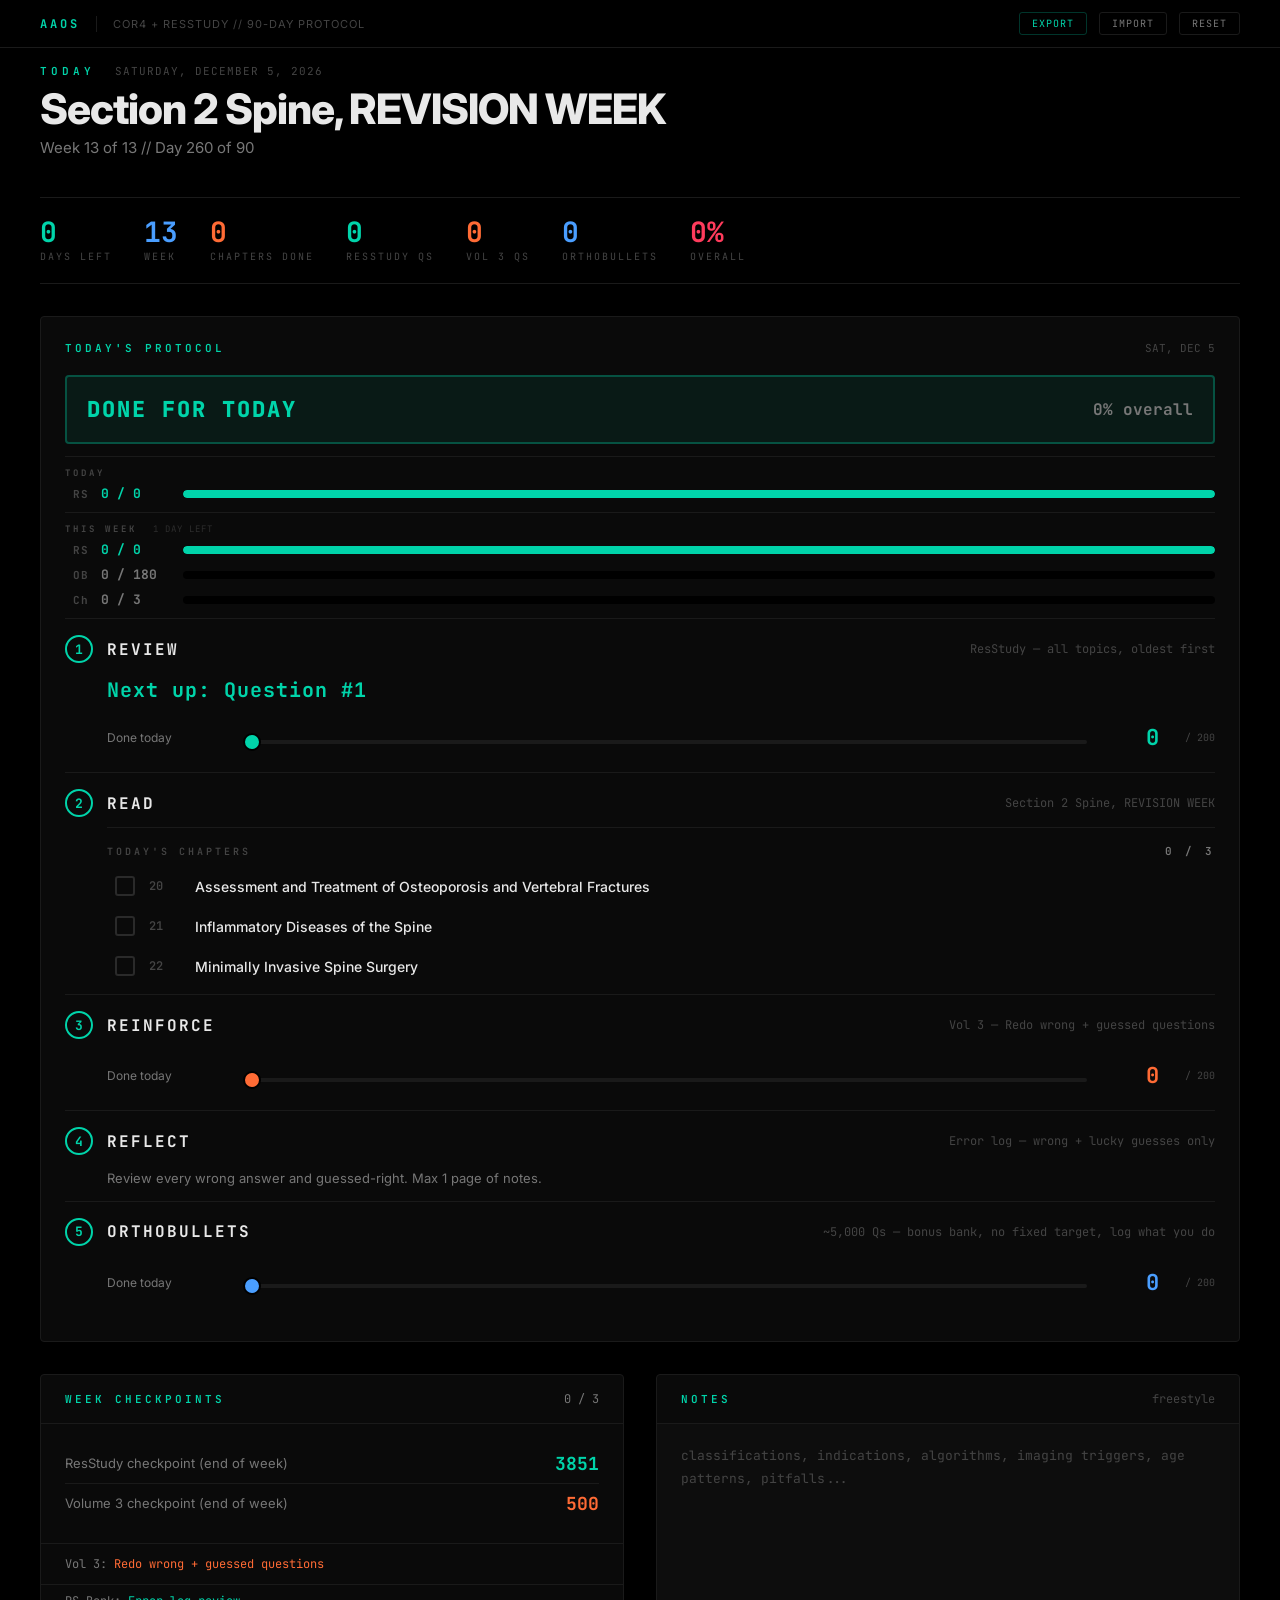
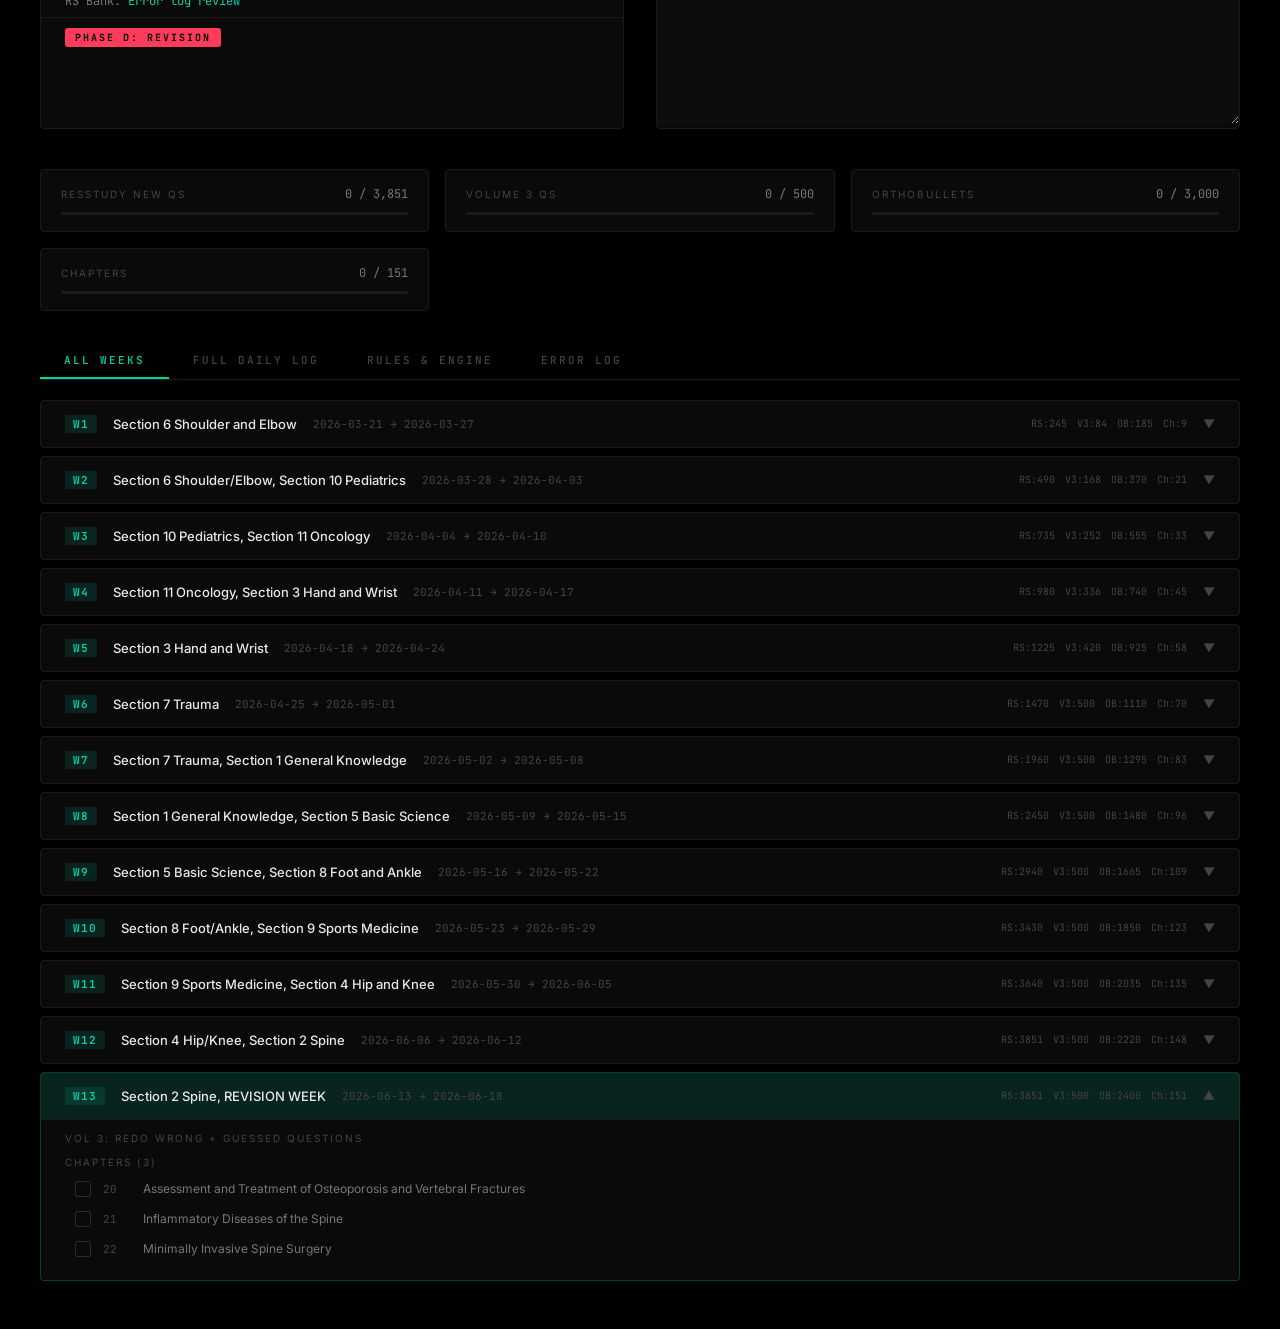
==== commit 3dfc9e77: "Add Orthobullets weekly targets (80% of 3K = 2,400 over 13 weeks) - OB checkpoint added to all 13 we" ====
--- a/index.html
+++ b/index.html
@@ -909,7 +909,7 @@
     <div class="prog-card">
       <div class="prog-head">
         <div class="prog-title">Orthobullets</div>
-        <div class="prog-count"><span id="p-ob">0</span> / 5,000</div>
+        <div class="prog-count"><span id="p-ob">0</span> / 3,000</div>
       </div>
       <div class="prog-bar"><div class="prog-fill blue" id="p-ob-bar" style="width:0%"></div></div>
     </div>
@@ -990,22 +990,22 @@
 // ============================================================
 const WEEKS = [
   // PHASE A: Foundation — Year banks oldest→newest + V3 thematic (Weeks 1–6)
-  { num: 1, start: '2026-03-21', end: '2026-03-27', focus: 'Section 6 Shoulder and Elbow', phase: 'A', rsSource: 'OKU 13 → OKU 14', checkpoint: { rs: 245, v3: 84, ch: 9 }, v3focus: '156 Shoulder and Elbow', chapters: [[70,'Anatomy of the Shoulder, Arm, and Elbow'],[71,'Physical Examination of the Shoulder and Elbow'],[72,'Imaging of the Shoulder and Elbow'],[73,'Rotator Cuff Tears and Cuff Tear Arthropathy'],[74,'Traumatic Shoulder Instability'],[75,'Multidirectional Instability'],[76,'Adhesive Capsulitis'],[77,'Arthritis and Arthroplasty of the Shoulder'],[78,'Complications in Primary and Revision Shoulder Arthroplasty']] },
-  { num: 2, start: '2026-03-28', end: '2026-04-03', focus: 'Section 6 Shoulder/Elbow, Section 10 Pediatrics', phase: 'A', rsSource: 'OKU 14 → OITE 2020', checkpoint: { rs: 490, v3: 168, ch: 21 }, v3focus: '156 Shoulder and Elbow, 160 Pediatrics', chapters: [[79,'Disorders of the Acromioclavicular Joint'],[80,'Disorders of the Sternoclavicular Joint'],[81,'Superior Labrum Anterior to Posterior Tears and Lesions of the Proximal Biceps Tendon'],[82,'Lateral and Medial Epicondylitis'],[83,'Elbow Stiffness'],[84,'Acute and Recurrent Elbow Instability'],[85,'Arthritis and Arthroplasty of the Elbow'],[86,'Distal Biceps and Triceps Tendon Injuries'],[87,'Elbow Injuries in the Athlete'],[88,'Disorders of the Scapula'],[132,'Skeletal Dysplasias and Mucopolysaccharidoses'],[133,'Pediatric Musculoskeletal Disorders and Syndromes']] },
-  { num: 3, start: '2026-04-04', end: '2026-04-10', focus: 'Section 10 Pediatrics, Section 11 Oncology', phase: 'A', rsSource: 'OITE 2020 → OITE 2021', checkpoint: { rs: 735, v3: 252, ch: 33 }, v3focus: '160 Pediatrics, 161 Oncology', chapters: [[134,'Pediatric Neuromuscular Disorders'],[135,'Musculoskeletal Infection in Children and Adolescents'],[136,'The Pediatric Hip'],[137,'Pediatric Foot Conditions'],[138,'Pediatric Lower Extremity Deformities and Limb Deficiencies'],[139,'Limb Deformity Analysis'],[140,'Musculoskeletal Conditions and Injuries in the Young Athlete'],[141,'Pediatric Polytrauma and Upper Extremity Fractures'],[142,'Pediatric Pelvic and Lower Extremity Fractures'],[143,'Pediatric Spine'],[144,'Overview of Orthopaedic Oncology and Systemic Disease'],[145,'Treatment Modalities for Musculoskeletal Tumors']] },
-  { num: 4, start: '2026-04-11', end: '2026-04-17', focus: 'Section 11 Oncology, Section 3 Hand and Wrist', phase: 'A', rsSource: 'OITE 2021 → OITE 2022', checkpoint: { rs: 980, v3: 336, ch: 45 }, v3focus: '161 Oncology, 153 Hand and Wrist', chapters: [[146,'Benign Bone Tumors and Reactive Lesions'],[147,'Malignant Bone Tumors'],[148,'Benign Soft-Tissue Tumors and Reactive Lesions'],[149,'Malignant Soft-Tissue Tumors'],[150,'Metastatic Bone Disease'],[151,'Metabolic Bone and Inflammatory Joint Disease'],[23,'Anatomy of the Hand and Wrist'],[24,'Imaging of the Hand and Wrist'],[25,'Pediatric Hand and Wrist'],[26,'Arthritides of the Hand and Wrist'],[27,'Tendinopathy of the Hand and Wrist'],[28,'Dupuytren Disease']] },
-  { num: 5, start: '2026-04-18', end: '2026-04-24', focus: 'Section 3 Hand and Wrist', phase: 'A', rsSource: 'OITE 2022 → OITE 2023', checkpoint: { rs: 1225, v3: 420, ch: 58 }, v3focus: '153 Hand and Wrist', chapters: [[29,'Carpal Instability'],[30,'Replantation'],[31,'Flexor and Extensor Tendon Injuries'],[32,'Nerve Anatomy and Repair'],[33,'Nerve Compression Syndromes'],[34,'Traumatic Brachial Plexus Injuries'],[35,'Nerve Transfers'],[36,'Tendon Transfers for Peripheral Nerve Injuries in the Upper Extremity'],[37,'Infections of the Hand'],[38,'Tumors of the Hand and Wrist'],[39,'Soft-Tissue Coverage'],[40,'Sports Injuries of the Hand and Wrist'],[41,'Disorders of the Upper Extremity']] },
-  { num: 6, start: '2026-04-25', end: '2026-05-01', focus: 'Section 7 Trauma', phase: 'A', rsSource: 'OITE 2023 → start Topic mop-up', checkpoint: { rs: 1470, v3: 500, ch: 70 }, v3focus: '157 Trauma (finish all V3)', chapters: [[89,'Evaluation of the Patient With Trauma'],[90,'Fracture Healing and the Biomechanics of Fracture Fixation'],[91,'Soft-Tissue Injuries, Open Fractures, and Acute Compartment Syndrome'],[92,'Nonunions and Malunions'],[93,'Fracture-Related Infections'],[94,'Fractures of the Clavicle, Scapula, and Glenoid'],[95,'Proximal Humerus Fractures'],[96,'Fractures of the Humeral Shaft'],[97,'Fractures of the Distal Humerus'],[98,'Elbow Fractures and Fracture-Dislocations'],[99,'Forearm and Distal Radius Fractures'],[100,'Fractures: Hand and Carpus']] },
+  { num: 1, start: '2026-03-21', end: '2026-03-27', focus: 'Section 6 Shoulder and Elbow', phase: 'A', rsSource: 'OKU 13 → OKU 14', checkpoint: { rs: 245, v3: 84, ch: 9, ob: 185 }, v3focus: '156 Shoulder and Elbow', chapters: [[70,'Anatomy of the Shoulder, Arm, and Elbow'],[71,'Physical Examination of the Shoulder and Elbow'],[72,'Imaging of the Shoulder and Elbow'],[73,'Rotator Cuff Tears and Cuff Tear Arthropathy'],[74,'Traumatic Shoulder Instability'],[75,'Multidirectional Instability'],[76,'Adhesive Capsulitis'],[77,'Arthritis and Arthroplasty of the Shoulder'],[78,'Complications in Primary and Revision Shoulder Arthroplasty']] },
+  { num: 2, start: '2026-03-28', end: '2026-04-03', focus: 'Section 6 Shoulder/Elbow, Section 10 Pediatrics', phase: 'A', rsSource: 'OKU 14 → OITE 2020', checkpoint: { rs: 490, v3: 168, ch: 21, ob: 370 }, v3focus: '156 Shoulder and Elbow, 160 Pediatrics', chapters: [[79,'Disorders of the Acromioclavicular Joint'],[80,'Disorders of the Sternoclavicular Joint'],[81,'Superior Labrum Anterior to Posterior Tears and Lesions of the Proximal Biceps Tendon'],[82,'Lateral and Medial Epicondylitis'],[83,'Elbow Stiffness'],[84,'Acute and Recurrent Elbow Instability'],[85,'Arthritis and Arthroplasty of the Elbow'],[86,'Distal Biceps and Triceps Tendon Injuries'],[87,'Elbow Injuries in the Athlete'],[88,'Disorders of the Scapula'],[132,'Skeletal Dysplasias and Mucopolysaccharidoses'],[133,'Pediatric Musculoskeletal Disorders and Syndromes']] },
+  { num: 3, start: '2026-04-04', end: '2026-04-10', focus: 'Section 10 Pediatrics, Section 11 Oncology', phase: 'A', rsSource: 'OITE 2020 → OITE 2021', checkpoint: { rs: 735, v3: 252, ch: 33, ob: 555 }, v3focus: '160 Pediatrics, 161 Oncology', chapters: [[134,'Pediatric Neuromuscular Disorders'],[135,'Musculoskeletal Infection in Children and Adolescents'],[136,'The Pediatric Hip'],[137,'Pediatric Foot Conditions'],[138,'Pediatric Lower Extremity Deformities and Limb Deficiencies'],[139,'Limb Deformity Analysis'],[140,'Musculoskeletal Conditions and Injuries in the Young Athlete'],[141,'Pediatric Polytrauma and Upper Extremity Fractures'],[142,'Pediatric Pelvic and Lower Extremity Fractures'],[143,'Pediatric Spine'],[144,'Overview of Orthopaedic Oncology and Systemic Disease'],[145,'Treatment Modalities for Musculoskeletal Tumors']] },
+  { num: 4, start: '2026-04-11', end: '2026-04-17', focus: 'Section 11 Oncology, Section 3 Hand and Wrist', phase: 'A', rsSource: 'OITE 2021 → OITE 2022', checkpoint: { rs: 980, v3: 336, ch: 45, ob: 740 }, v3focus: '161 Oncology, 153 Hand and Wrist', chapters: [[146,'Benign Bone Tumors and Reactive Lesions'],[147,'Malignant Bone Tumors'],[148,'Benign Soft-Tissue Tumors and Reactive Lesions'],[149,'Malignant Soft-Tissue Tumors'],[150,'Metastatic Bone Disease'],[151,'Metabolic Bone and Inflammatory Joint Disease'],[23,'Anatomy of the Hand and Wrist'],[24,'Imaging of the Hand and Wrist'],[25,'Pediatric Hand and Wrist'],[26,'Arthritides of the Hand and Wrist'],[27,'Tendinopathy of the Hand and Wrist'],[28,'Dupuytren Disease']] },
+  { num: 5, start: '2026-04-18', end: '2026-04-24', focus: 'Section 3 Hand and Wrist', phase: 'A', rsSource: 'OITE 2022 → OITE 2023', checkpoint: { rs: 1225, v3: 420, ch: 58, ob: 925 }, v3focus: '153 Hand and Wrist', chapters: [[29,'Carpal Instability'],[30,'Replantation'],[31,'Flexor and Extensor Tendon Injuries'],[32,'Nerve Anatomy and Repair'],[33,'Nerve Compression Syndromes'],[34,'Traumatic Brachial Plexus Injuries'],[35,'Nerve Transfers'],[36,'Tendon Transfers for Peripheral Nerve Injuries in the Upper Extremity'],[37,'Infections of the Hand'],[38,'Tumors of the Hand and Wrist'],[39,'Soft-Tissue Coverage'],[40,'Sports Injuries of the Hand and Wrist'],[41,'Disorders of the Upper Extremity']] },
+  { num: 6, start: '2026-04-25', end: '2026-05-01', focus: 'Section 7 Trauma', phase: 'A', rsSource: 'OITE 2023 → start Topic mop-up', checkpoint: { rs: 1470, v3: 500, ch: 70, ob: 1110 }, v3focus: '157 Trauma (finish all V3)', chapters: [[89,'Evaluation of the Patient With Trauma'],[90,'Fracture Healing and the Biomechanics of Fracture Fixation'],[91,'Soft-Tissue Injuries, Open Fractures, and Acute Compartment Syndrome'],[92,'Nonunions and Malunions'],[93,'Fracture-Related Infections'],[94,'Fractures of the Clavicle, Scapula, and Glenoid'],[95,'Proximal Humerus Fractures'],[96,'Fractures of the Humeral Shaft'],[97,'Fractures of the Distal Humerus'],[98,'Elbow Fractures and Fracture-Dislocations'],[99,'Forearm and Distal Radius Fractures'],[100,'Fractures: Hand and Carpus']] },
   // PHASE B: Mop-up — Topic banks, unanswered only (Weeks 7–10)
-  { num: 7, start: '2026-05-02', end: '2026-05-08', focus: 'Section 7 Trauma, Section 1 General Knowledge', phase: 'B', rsSource: 'Topic banks (unanswered)', checkpoint: { rs: 1960, v3: 500, ch: 83 }, v3focus: 'V3 complete — RS mop-up only', chapters: [[101,'Pelvic Fractures'],[102,'Acetabular Fractures, Hip Dislocation, and Femoral Head Fractures'],[103,'Fractures of the Proximal Femur'],[104,'Femoral Shaft Fractures and Atypical Femur Fractures'],[105,'Fractures of the Distal Femur'],[106,'Patellar Fractures and Extensor Mechanism Disruption'],[107,'Knee Dislocation and Tibial Plateau Fracture'],[108,'Tibial Shaft Fractures'],[109,'Fractures of the Ankle'],[110,'Pilon Fractures'],[111,'Foot Fractures and Fracture-Dislocations'],[1,'Musculoskeletal Imaging'],[2,'Preoperative Optimization and Perioperative Medical Comanagement']] },
-  { num: 8, start: '2026-05-09', end: '2026-05-15', focus: 'Section 1 General Knowledge, Section 5 Basic Science', phase: 'B', rsSource: 'Topic banks (unanswered)', checkpoint: { rs: 2450, v3: 500, ch: 96 }, v3focus: 'V3 complete — RS mop-up only', chapters: [[3,'Coagulation and Thromboembolism'],[4,'Normal and Pathologic Gait'],[5,'Orthoses, Amputations, and Prostheses'],[6,'Occupational Health/Work-Related Injury and Illness'],[7,'Anesthesiology'],[8,'Neuro-Orthopaedics and Rehabilitation'],[9,'Medicolegal Issues'],[10,'Medical Ethics'],[11,'Health Care Disparities'],[56,'Orthopaedic Molecular and Cellular Biology, Genetics, and Immunology'],[57,'Skeletal Development'],[58,'Musculoskeletal Infections and Microbiology'],[59,'Biomechanics']] },
-  { num: 9, start: '2026-05-16', end: '2026-05-22', focus: 'Section 5 Basic Science, Section 8 Foot and Ankle', phase: 'B', rsSource: 'Topic banks (unanswered)', checkpoint: { rs: 2940, v3: 500, ch: 109 }, v3focus: 'V3 complete — RS mop-up only', chapters: [[60,'Principles of Regenerative Medicine in Orthopaedics: Biologics, Biomaterials, and New Frontiers'],[61,'Bone and Joint Biology'],[62,'Bone, Fracture Healing, and Nonunions'],[63,'Articular Cartilage and Osteoarthritis'],[64,'Tendons and Ligaments'],[65,'Peripheral Nervous System'],[66,'Skeletal Muscle'],[67,'Intervertebral Disk'],[68,'Statistics: Practical Applications for Orthopaedics'],[69,'Evidence-Based Medicine'],[112,'Anatomy and Biomechanics of the Foot and Ankle'],[113,'Disorders of the First Ray'],[114,'Forefoot Disorders']] },
-  { num: 10, start: '2026-05-23', end: '2026-05-29', focus: 'Section 8 Foot/Ankle, Section 9 Sports Medicine', phase: 'B', rsSource: 'Topic banks (unanswered)', checkpoint: { rs: 3430, v3: 500, ch: 123 }, v3focus: 'V3 complete — RS mop-up only', chapters: [[115,'Sports Injuries of the Ankle'],[116,'Arthritides of the Foot and Ankle'],[117,'Tendon Disorders of the Foot and Ankle'],[118,'Heel Pain'],[119,'Neurologic Disorders of the Foot and Ankle'],[120,'The Diabetic Foot and Ankle'],[121,'Tumors and Infections of the Foot and Ankle'],[122,'Complex Foot and Ankle Deformities'],[123,'Anatomy and Biomechanics of the Knee'],[124,'Extensor Mechanism Injuries'],[125,'Ligamentous Injuries of the Knee'],[126,'Meniscal Injuries'],[127,'Articular Cartilage Injury and Treatment'],[128,'Orthobiologics in Sports Medicine']] },
+  { num: 7, start: '2026-05-02', end: '2026-05-08', focus: 'Section 7 Trauma, Section 1 General Knowledge', phase: 'B', rsSource: 'Topic banks (unanswered)', checkpoint: { rs: 1960, v3: 500, ch: 83, ob: 1295 }, v3focus: 'V3 complete — RS mop-up only', chapters: [[101,'Pelvic Fractures'],[102,'Acetabular Fractures, Hip Dislocation, and Femoral Head Fractures'],[103,'Fractures of the Proximal Femur'],[104,'Femoral Shaft Fractures and Atypical Femur Fractures'],[105,'Fractures of the Distal Femur'],[106,'Patellar Fractures and Extensor Mechanism Disruption'],[107,'Knee Dislocation and Tibial Plateau Fracture'],[108,'Tibial Shaft Fractures'],[109,'Fractures of the Ankle'],[110,'Pilon Fractures'],[111,'Foot Fractures and Fracture-Dislocations'],[1,'Musculoskeletal Imaging'],[2,'Preoperative Optimization and Perioperative Medical Comanagement']] },
+  { num: 8, start: '2026-05-09', end: '2026-05-15', focus: 'Section 1 General Knowledge, Section 5 Basic Science', phase: 'B', rsSource: 'Topic banks (unanswered)', checkpoint: { rs: 2450, v3: 500, ch: 96, ob: 1480 }, v3focus: 'V3 complete — RS mop-up only', chapters: [[3,'Coagulation and Thromboembolism'],[4,'Normal and Pathologic Gait'],[5,'Orthoses, Amputations, and Prostheses'],[6,'Occupational Health/Work-Related Injury and Illness'],[7,'Anesthesiology'],[8,'Neuro-Orthopaedics and Rehabilitation'],[9,'Medicolegal Issues'],[10,'Medical Ethics'],[11,'Health Care Disparities'],[56,'Orthopaedic Molecular and Cellular Biology, Genetics, and Immunology'],[57,'Skeletal Development'],[58,'Musculoskeletal Infections and Microbiology'],[59,'Biomechanics']] },
+  { num: 9, start: '2026-05-16', end: '2026-05-22', focus: 'Section 5 Basic Science, Section 8 Foot and Ankle', phase: 'B', rsSource: 'Topic banks (unanswered)', checkpoint: { rs: 2940, v3: 500, ch: 109, ob: 1665 }, v3focus: 'V3 complete — RS mop-up only', chapters: [[60,'Principles of Regenerative Medicine in Orthopaedics: Biologics, Biomaterials, and New Frontiers'],[61,'Bone and Joint Biology'],[62,'Bone, Fracture Healing, and Nonunions'],[63,'Articular Cartilage and Osteoarthritis'],[64,'Tendons and Ligaments'],[65,'Peripheral Nervous System'],[66,'Skeletal Muscle'],[67,'Intervertebral Disk'],[68,'Statistics: Practical Applications for Orthopaedics'],[69,'Evidence-Based Medicine'],[112,'Anatomy and Biomechanics of the Foot and Ankle'],[113,'Disorders of the First Ray'],[114,'Forefoot Disorders']] },
+  { num: 10, start: '2026-05-23', end: '2026-05-29', focus: 'Section 8 Foot/Ankle, Section 9 Sports Medicine', phase: 'B', rsSource: 'Topic banks (unanswered)', checkpoint: { rs: 3430, v3: 500, ch: 123, ob: 1850 }, v3focus: 'V3 complete — RS mop-up only', chapters: [[115,'Sports Injuries of the Ankle'],[116,'Arthritides of the Foot and Ankle'],[117,'Tendon Disorders of the Foot and Ankle'],[118,'Heel Pain'],[119,'Neurologic Disorders of the Foot and Ankle'],[120,'The Diabetic Foot and Ankle'],[121,'Tumors and Infections of the Foot and Ankle'],[122,'Complex Foot and Ankle Deformities'],[123,'Anatomy and Biomechanics of the Knee'],[124,'Extensor Mechanism Injuries'],[125,'Ligamentous Injuries of the Knee'],[126,'Meniscal Injuries'],[127,'Articular Cartilage Injury and Treatment'],[128,'Orthobiologics in Sports Medicine']] },
   // PHASE C: Final Exams — OITE 2024 + 2025, freshest material (Weeks 11–12)
-  { num: 11, start: '2026-05-30', end: '2026-06-05', focus: 'Section 9 Sports Medicine, Section 4 Hip and Knee', phase: 'C', rsSource: 'OITE 2024', checkpoint: { rs: 3640, v3: 500, ch: 135 }, v3focus: 'V3 complete — OITE 2024 exam', chapters: [[129,'Concussion and Common Neurologic Sports Injuries'],[130,'Medical Aspects of Sports Participation'],[131,'Prevention and Rehabilitation of Sports Injuries'],[42,'General Evaluation of the Hip Patient'],[43,'Radiographic Evaluation of the Hip'],[44,'Surgical Anatomy of the Hip'],[45,'Nonarthroplasty Surgical Treatment of the Hip'],[46,'Primary Hip Arthroplasty'],[47,'Revision Total Hip Arthroplasty'],[48,'General Evaluation of the Knee Patient'],[49,'Radiographic Evaluation and Surgical Anatomy of the Knee'],[50,'Nonarthroplasty Surgical Treatment of the Knee']] },
-  { num: 12, start: '2026-06-06', end: '2026-06-12', focus: 'Section 4 Hip/Knee, Section 2 Spine', phase: 'C', rsSource: 'OITE 2025', checkpoint: { rs: 3851, v3: 500, ch: 148 }, v3focus: 'V3 complete — OITE 2025 exam', chapters: [[51,'Primary Knee Arthroplasty'],[52,'Revision Total Knee Arthroplasty'],[53,'Biomechanics and Wear in Joint Arthroplasty'],[54,'Periprosthetic Joint Infections'],[55,'Periprosthetic Fractures Associated With Total Hip and Knee Arthroplasty'],[12,'Anatomy of the Spine'],[13,'Physical Examination of the Spine'],[14,'Diagnostics and Nonsurgical Treatment of Spinal Disorders'],[15,'Degenerative Conditions of the Cervical Spine'],[16,'Degenerative Conditions of the Lumbar Spine'],[17,'Adult Spinal Deformity'],[18,'Infections of the Spine'],[19,'Spinal Trauma']] },
+  { num: 11, start: '2026-05-30', end: '2026-06-05', focus: 'Section 9 Sports Medicine, Section 4 Hip and Knee', phase: 'C', rsSource: 'OITE 2024', checkpoint: { rs: 3640, v3: 500, ch: 135, ob: 2035 }, v3focus: 'V3 complete — OITE 2024 exam', chapters: [[129,'Concussion and Common Neurologic Sports Injuries'],[130,'Medical Aspects of Sports Participation'],[131,'Prevention and Rehabilitation of Sports Injuries'],[42,'General Evaluation of the Hip Patient'],[43,'Radiographic Evaluation of the Hip'],[44,'Surgical Anatomy of the Hip'],[45,'Nonarthroplasty Surgical Treatment of the Hip'],[46,'Primary Hip Arthroplasty'],[47,'Revision Total Hip Arthroplasty'],[48,'General Evaluation of the Knee Patient'],[49,'Radiographic Evaluation and Surgical Anatomy of the Knee'],[50,'Nonarthroplasty Surgical Treatment of the Knee']] },
+  { num: 12, start: '2026-06-06', end: '2026-06-12', focus: 'Section 4 Hip/Knee, Section 2 Spine', phase: 'C', rsSource: 'OITE 2025', checkpoint: { rs: 3851, v3: 500, ch: 148, ob: 2220 }, v3focus: 'V3 complete — OITE 2025 exam', chapters: [[51,'Primary Knee Arthroplasty'],[52,'Revision Total Knee Arthroplasty'],[53,'Biomechanics and Wear in Joint Arthroplasty'],[54,'Periprosthetic Joint Infections'],[55,'Periprosthetic Fractures Associated With Total Hip and Knee Arthroplasty'],[12,'Anatomy of the Spine'],[13,'Physical Examination of the Spine'],[14,'Diagnostics and Nonsurgical Treatment of Spinal Disorders'],[15,'Degenerative Conditions of the Cervical Spine'],[16,'Degenerative Conditions of the Lumbar Spine'],[17,'Adult Spinal Deformity'],[18,'Infections of the Spine'],[19,'Spinal Trauma']] },
   // PHASE D: Revision — Error log review, redo wrong/guessed (Week 13)
-  { num: 13, start: '2026-06-13', end: '2026-06-18', focus: 'Section 2 Spine, REVISION WEEK', phase: 'D', rsSource: 'Error log review', checkpoint: { rs: 3851, v3: 500, ch: 151 }, v3focus: 'Redo wrong + guessed questions', chapters: [[20,'Assessment and Treatment of Osteoporosis and Vertebral Fractures'],[21,'Inflammatory Diseases of the Spine'],[22,'Minimally Invasive Spine Surgery']] },
+  { num: 13, start: '2026-06-13', end: '2026-06-18', focus: 'Section 2 Spine, REVISION WEEK', phase: 'D', rsSource: 'Error log review', checkpoint: { rs: 3851, v3: 500, ch: 151, ob: 2400 }, v3focus: 'Redo wrong + guessed questions', chapters: [[20,'Assessment and Treatment of Osteoporosis and Vertebral Fractures'],[21,'Inflammatory Diseases of the Spine'],[22,'Minimally Invasive Spine Surgery']] },
 ];
 
 const SECTIONS = ['Shoulder/Elbow','Pediatrics','Oncology','Hand/Wrist','Trauma','General Knowledge','Basic Science','Foot/Ankle','Sports','Hip/Knee','Spine'];
@@ -1102,20 +1102,22 @@
 
   // === DAILY TARGETS (rescue / standard / heavy) ===
   // Calculate what's left this week
-  const prevCp = w.num > 1 ? WEEKS[w.num - 2].checkpoint : { rs: 0, v3: 0, ch: 0 };
+  const prevCp = w.num > 1 ? WEEKS[w.num - 2].checkpoint : { rs: 0, v3: 0, ch: 0, ob: 0 };
   const weekTargetRs = typeof w.checkpoint.rs === 'number' ? w.checkpoint.rs - (typeof prevCp.rs === 'number' ? prevCp.rs : 0) : 0;
   const weekTargetV3 = typeof w.checkpoint.v3 === 'number' ? w.checkpoint.v3 - (typeof prevCp.v3 === 'number' ? prevCp.v3 : 0) : 0;
   const weekTargetCh = w.checkpoint.ch - (prevCp.ch || 0);
+  const weekTargetOb = (w.checkpoint.ob || 0) - (prevCp.ob || 0);
 
   // Sum what's already logged this week
   const wStart = new Date(w.start); wStart.setHours(0,0,0,0);
   const wEnd = new Date(w.end); wEnd.setHours(23,59,59,999);
-  let weekDoneRs = 0, weekDoneV3 = 0;
+  let weekDoneRs = 0, weekDoneV3 = 0, weekDoneOb = 0;
   for (let d = new Date(wStart); d <= wEnd; d.setDate(d.getDate() + 1)) {
     const k = dateKey(d);
     const dd = state.daily[k] || {};
     weekDoneRs += parseInt(dd.rs) || 0;
     weekDoneV3 += parseInt(dd.v3) || 0;
+    weekDoneOb += parseInt(dd.ob) || 0;
   }
   // Chapters checked off for this week
   const weekDoneCh = w.chapters.filter(([n]) => state.chapters[`ch_${n}`]).length;
@@ -1197,6 +1199,11 @@
         <div class="tb-nums ${weekDoneV3 >= weekTargetV3 ? 'ok' : ''}">${weekDoneV3} / ${weekTargetV3}</div>
         ${bar(weekDoneV3, weekTargetV3, 'warn')}
       </div>` : ''}
+      <div class="tb-row">
+        <div class="tb-name">OB</div>
+        <div class="tb-nums ${weekDoneOb >= weekTargetOb ? 'ok' : ''}">${weekDoneOb} / ${weekTargetOb}</div>
+        ${bar(weekDoneOb, weekTargetOb, 'blue')}
+      </div>
       <div class="tb-row">
         <div class="tb-name">Ch</div>
         <div class="tb-nums ${weekDoneCh >= weekTargetCh ? 'ok' : ''}">${weekDoneCh} / ${weekTargetCh}</div>
@@ -1266,7 +1273,7 @@
   document.getElementById('p-v3').textContent = state.v3Done || 0;
   document.getElementById('p-v3-bar').style.width = Math.min(100, ((state.v3Done || 0) / 500) * 100) + '%';
   document.getElementById('p-ob').textContent = state.obDone || 0;
-  document.getElementById('p-ob-bar').style.width = Math.min(100, ((state.obDone || 0) / 5000) * 100) + '%';
+  document.getElementById('p-ob-bar').style.width = Math.min(100, ((state.obDone || 0) / 3000) * 100) + '%';
   document.getElementById('p-ch').textContent = ch;
   document.getElementById('p-ch-bar').style.width = Math.min(100, (ch / 151) * 100) + '%';
 }
@@ -1297,6 +1304,7 @@
     }).join('');
     const cpRs = typeof w.checkpoint.rs === 'number' ? w.checkpoint.rs : 'clr';
     const cpV3 = typeof w.checkpoint.v3 === 'number' ? w.checkpoint.v3 : 'clr';
+    const cpOb = w.checkpoint.ob || 0;
     return `
       <div class="wk-card ${isCurrent ? 'current' : ''} ${isOpen ? 'open' : ''}" id="wk-${w.num}">
         <div class="wk-head" onclick="document.getElementById('wk-${w.num}').classList.toggle('open')">
@@ -1306,7 +1314,7 @@
             <div class="wk-dates">${w.start} \u2192 ${w.end}</div>
           </div>
           <div class="wk-head-right">
-            <div class="wk-targets"><span>RS:${cpRs}</span><span>V3:${cpV3}</span><span>Ch:${w.checkpoint.ch}</span></div>
+            <div class="wk-targets"><span>RS:${cpRs}</span><span>V3:${cpV3}</span><span>OB:${cpOb}</span><span>Ch:${w.checkpoint.ch}</span></div>
             <div class="chevron">\u25BC</div>
           </div>
         </div>
@@ -1350,7 +1358,7 @@
     return `
       <div class="dl-week">
         <div class="dl-week-title">Week ${w.num} &mdash; ${w.focus}</div>
-        <div class="dl-week-meta">${w.start} \u2192 ${w.end} &nbsp;|&nbsp; Checkpoint: RS=${cpRs} V3=${cpV3} Ch=${w.checkpoint.ch}</div>
+        <div class="dl-week-meta">${w.start} \u2192 ${w.end} &nbsp;|&nbsp; Checkpoint: RS=${cpRs} V3=${cpV3} OB=${w.checkpoint.ob || 0} Ch=${w.checkpoint.ch}</div>
         <div class="dl-grid">${cells}</div>
       </div>`;
   }).join('');
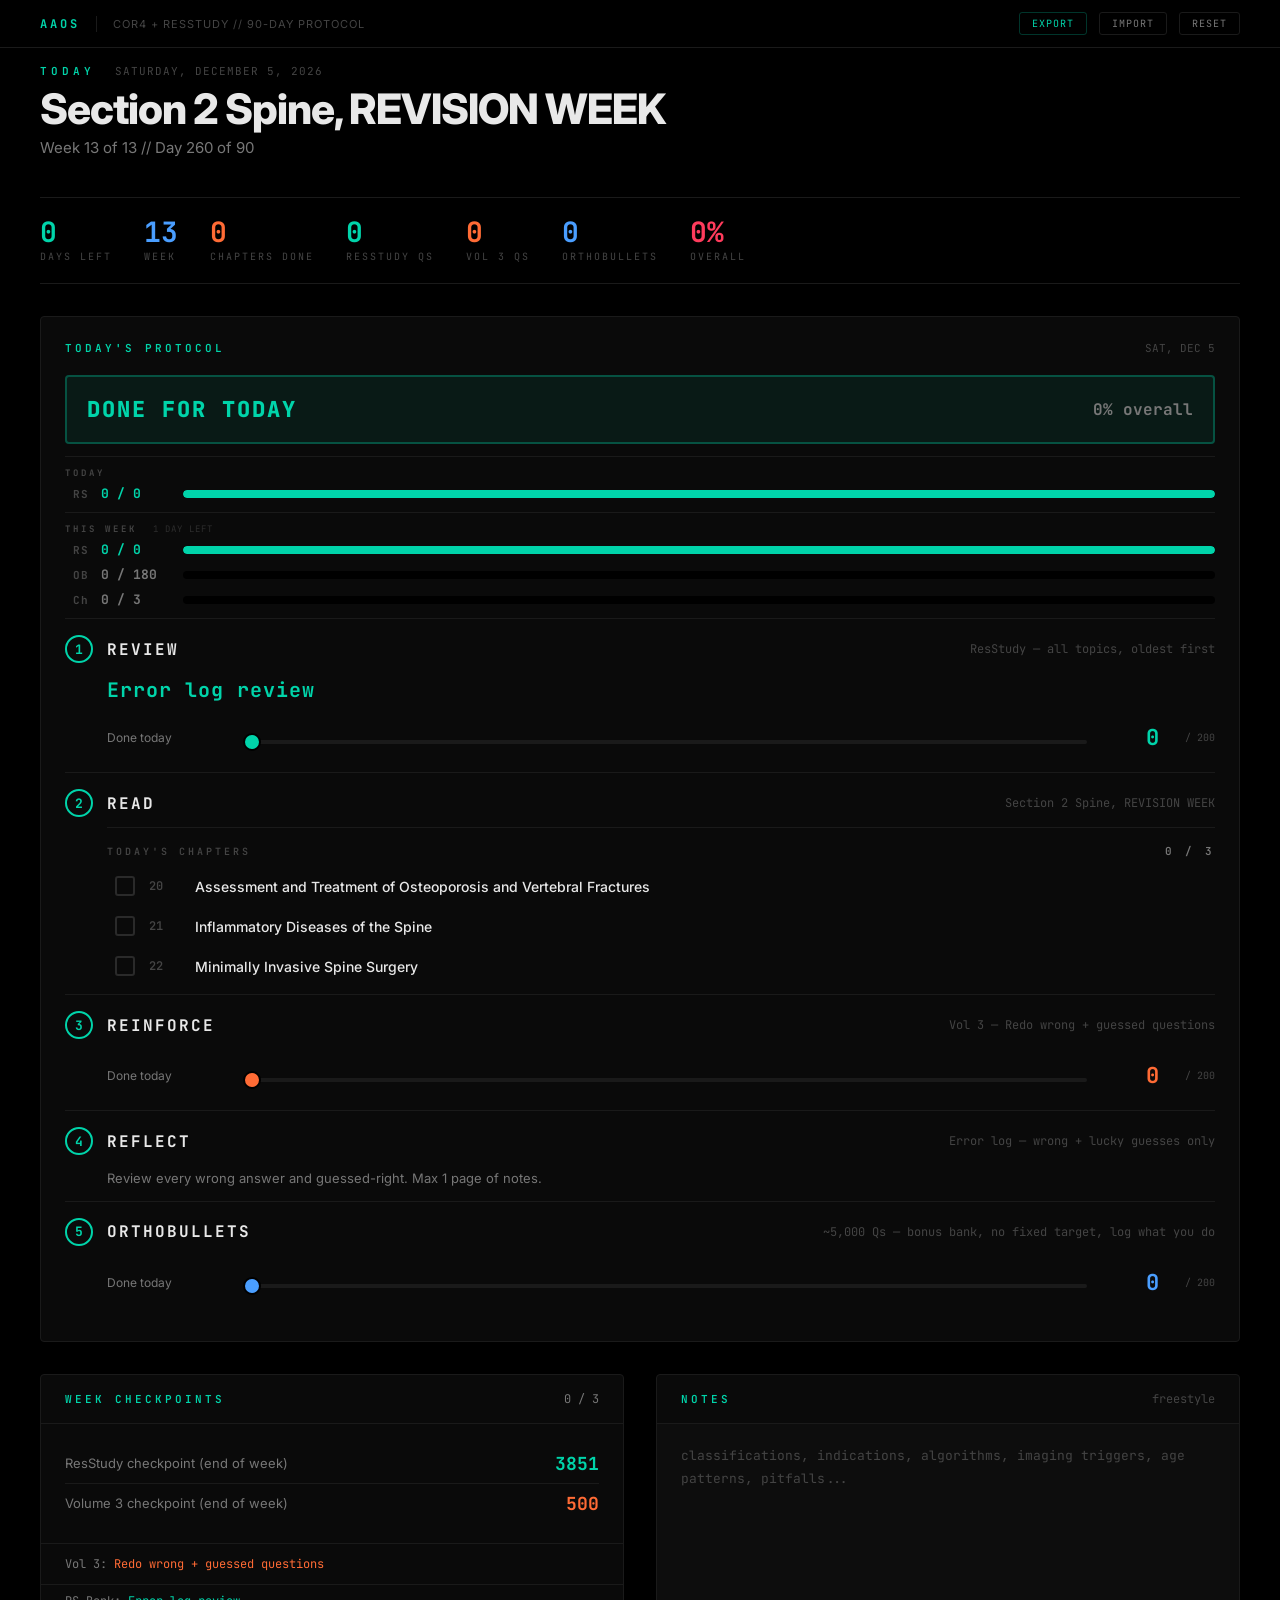
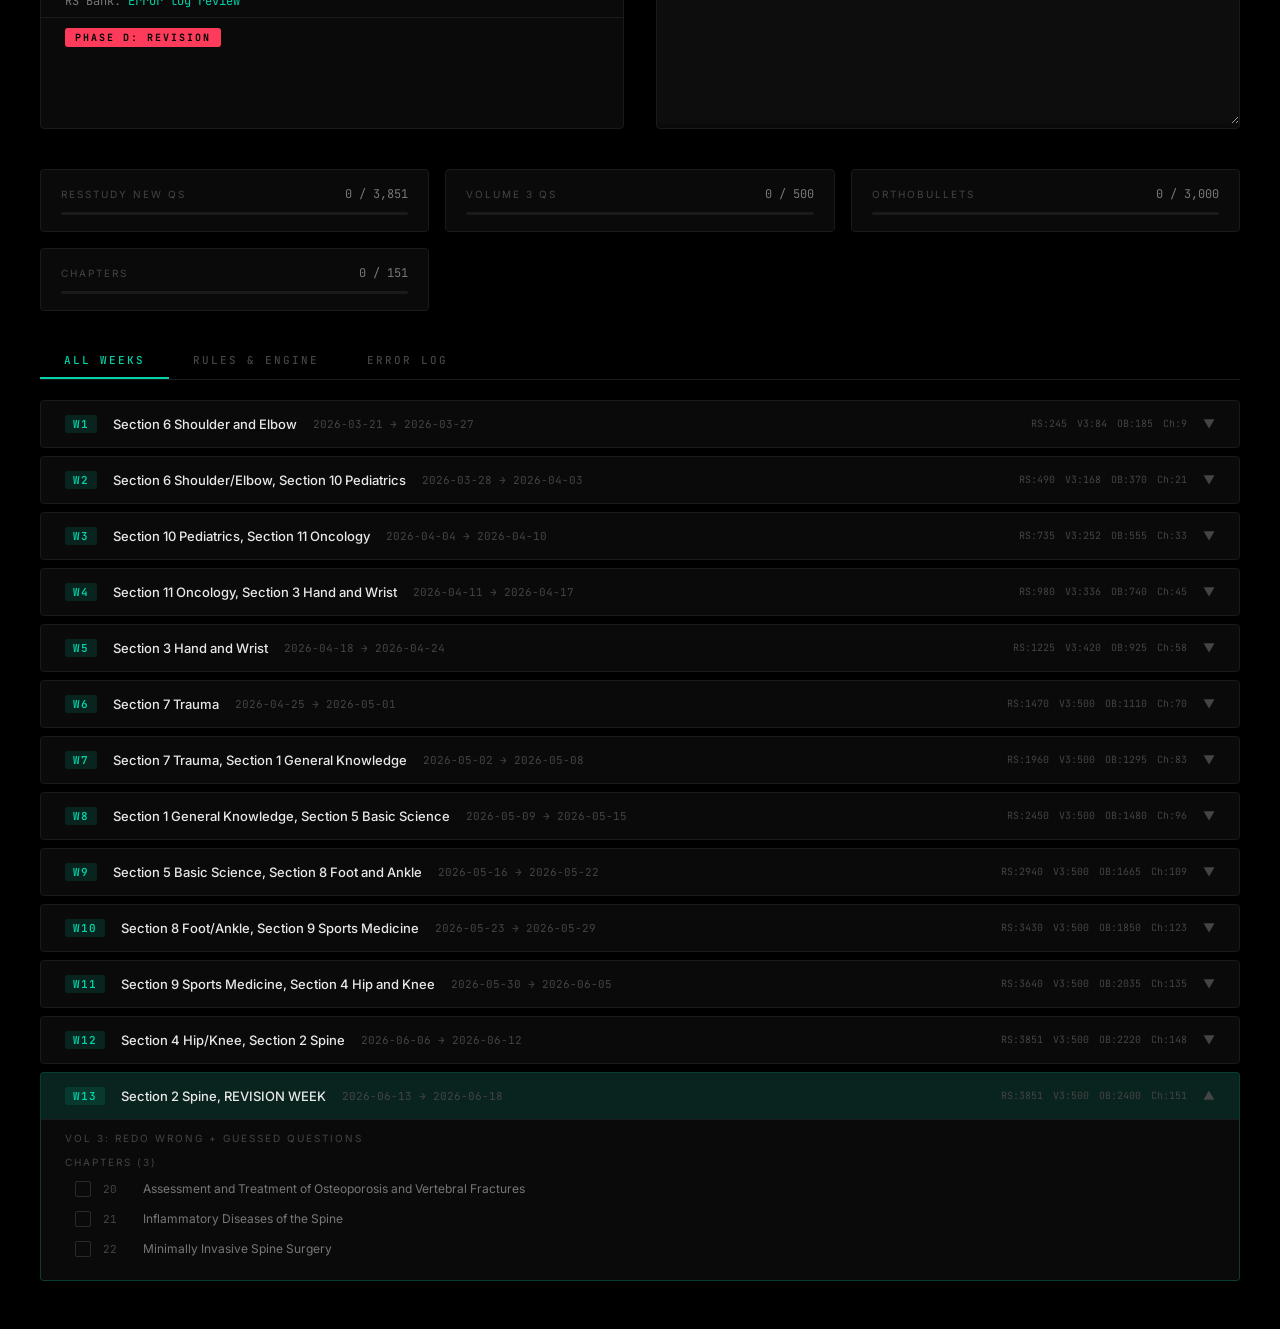
==== commit 15ca713b: "Simplify: remove question number tracking and Full Daily Log tab - Remove 'Next up: Question #X' — r" ====
--- a/index.html
+++ b/index.html
@@ -925,16 +925,12 @@
   <!-- ===== TABS FOR THE REST ===== -->
   <div class="tabs">
     <button class="tab active" data-tab="weeks">All Weeks</button>
-    <button class="tab" data-tab="daily">Full Daily Log</button>
     <button class="tab" data-tab="rules">Rules & Engine</button>
     <button class="tab" data-tab="errors">Error Log</button>
   </div>
 
   <div class="tab-content active" id="tab-weeks">
     <div class="weeks-grid" id="weeks-container"></div>
-  </div>
-  <div class="tab-content" id="tab-daily">
-    <div class="daily-log-grid" id="daily-log-container"></div>
   </div>
   <div class="tab-content" id="tab-rules">
     <div class="rules-panel">
@@ -1225,14 +1221,8 @@
   document.getElementById('slider-v3-val').textContent = todayData.v3 || 0;
   document.getElementById('slider-ob-val').textContent = todayData.ob || 0;
 
-  // RS range: "Questions #X – #Y" (sequential from oldest)
-  const totalRsDone = state.rsDone || 0;
-  const todayRsVal = parseInt(todayData.rs) || 0;
-  const rsFrom = totalRsDone - todayRsVal + 1;
-  const rsTo = totalRsDone || rsFrom;
-  document.getElementById('rs-range-info').textContent = todayRsVal > 0
-    ? `Questions #${rsFrom} – #${rsTo}`
-    : `Next up: Question #${totalRsDone + 1}`;
+  // RS source label (from phase in WEEKS data)
+  document.getElementById('rs-range-info').textContent = w.rsSource || '';
 
   // V3 section label
   document.getElementById('v3-section-label').textContent = `Vol 3 — ${w.v3focus}`;
@@ -1330,40 +1320,6 @@
 }
 
 // ============================================================
-// RENDER: DAILY LOG
-// ============================================================
-function renderDailyLog() {
-  const t = today();
-  document.getElementById('daily-log-container').innerHTML = WEEKS.map(w => {
-    const start = new Date(w.start);
-    const end = new Date(w.end);
-    const days = [];
-    for (let d = new Date(start); d <= end; d.setDate(d.getDate() + 1)) days.push(new Date(d));
-    const cells = days.map(d => {
-      const k = dateKey(d);
-      const isToday = d.getTime() === t.getTime();
-      const dd = state.daily[k] || {};
-      return `
-        <div class="dl-cell ${isToday ? 'today' : ''}">
-          <div class="dl-day">${DAY_NAMES[d.getDay()]}</div>
-          <div class="dl-date">${d.getDate()}</div>
-          <input class="dl-input" placeholder="RS" value="${dd.rs || ''}" onchange="updateDaily('${k}','rs',this.value)">
-          <input class="dl-input" placeholder="V3" value="${dd.v3 || ''}" onchange="updateDaily('${k}','v3',this.value)">
-          <input class="dl-input" placeholder="OB" value="${dd.ob || ''}" onchange="updateDaily('${k}','ob',this.value)">
-          <input class="dl-input" placeholder="Ch" value="${dd.ch || ''}" onchange="updateDaily('${k}','ch',this.value)">
-        </div>`;
-    }).join('');
-    const cpRs = typeof w.checkpoint.rs === 'number' ? w.checkpoint.rs : 'clear';
-    const cpV3 = typeof w.checkpoint.v3 === 'number' ? w.checkpoint.v3 : 'clear';
-    return `
-      <div class="dl-week">
-        <div class="dl-week-title">Week ${w.num} &mdash; ${w.focus}</div>
-        <div class="dl-week-meta">${w.start} \u2192 ${w.end} &nbsp;|&nbsp; Checkpoint: RS=${cpRs} V3=${cpV3} OB=${w.checkpoint.ob || 0} Ch=${w.checkpoint.ch}</div>
-        <div class="dl-grid">${cells}</div>
-      </div>`;
-  }).join('');
-}
-
 // ============================================================
 // RENDER: RULES
 // ============================================================
@@ -1639,7 +1595,6 @@
 function renderAll() {
   renderToday();
   renderWeeks();
-  renderDailyLog();
   renderRules();
   renderErrorLog();
 }
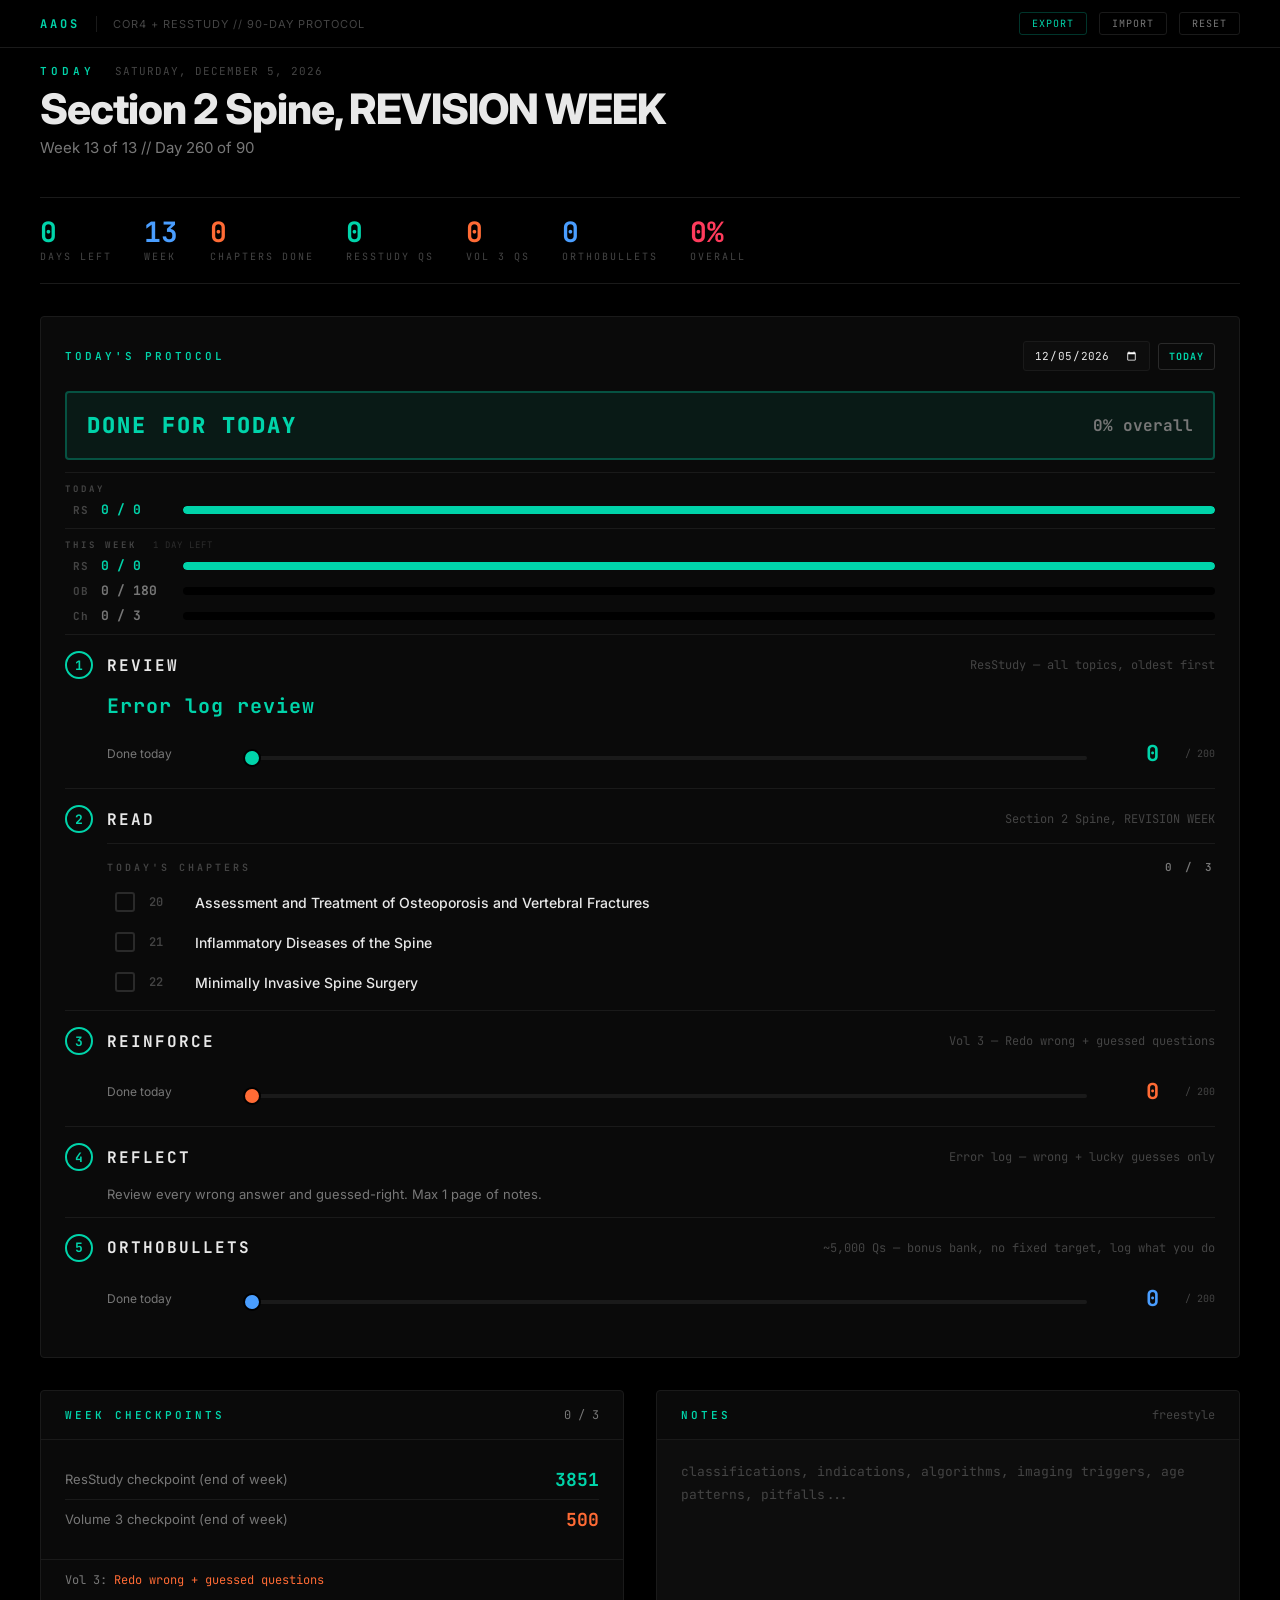
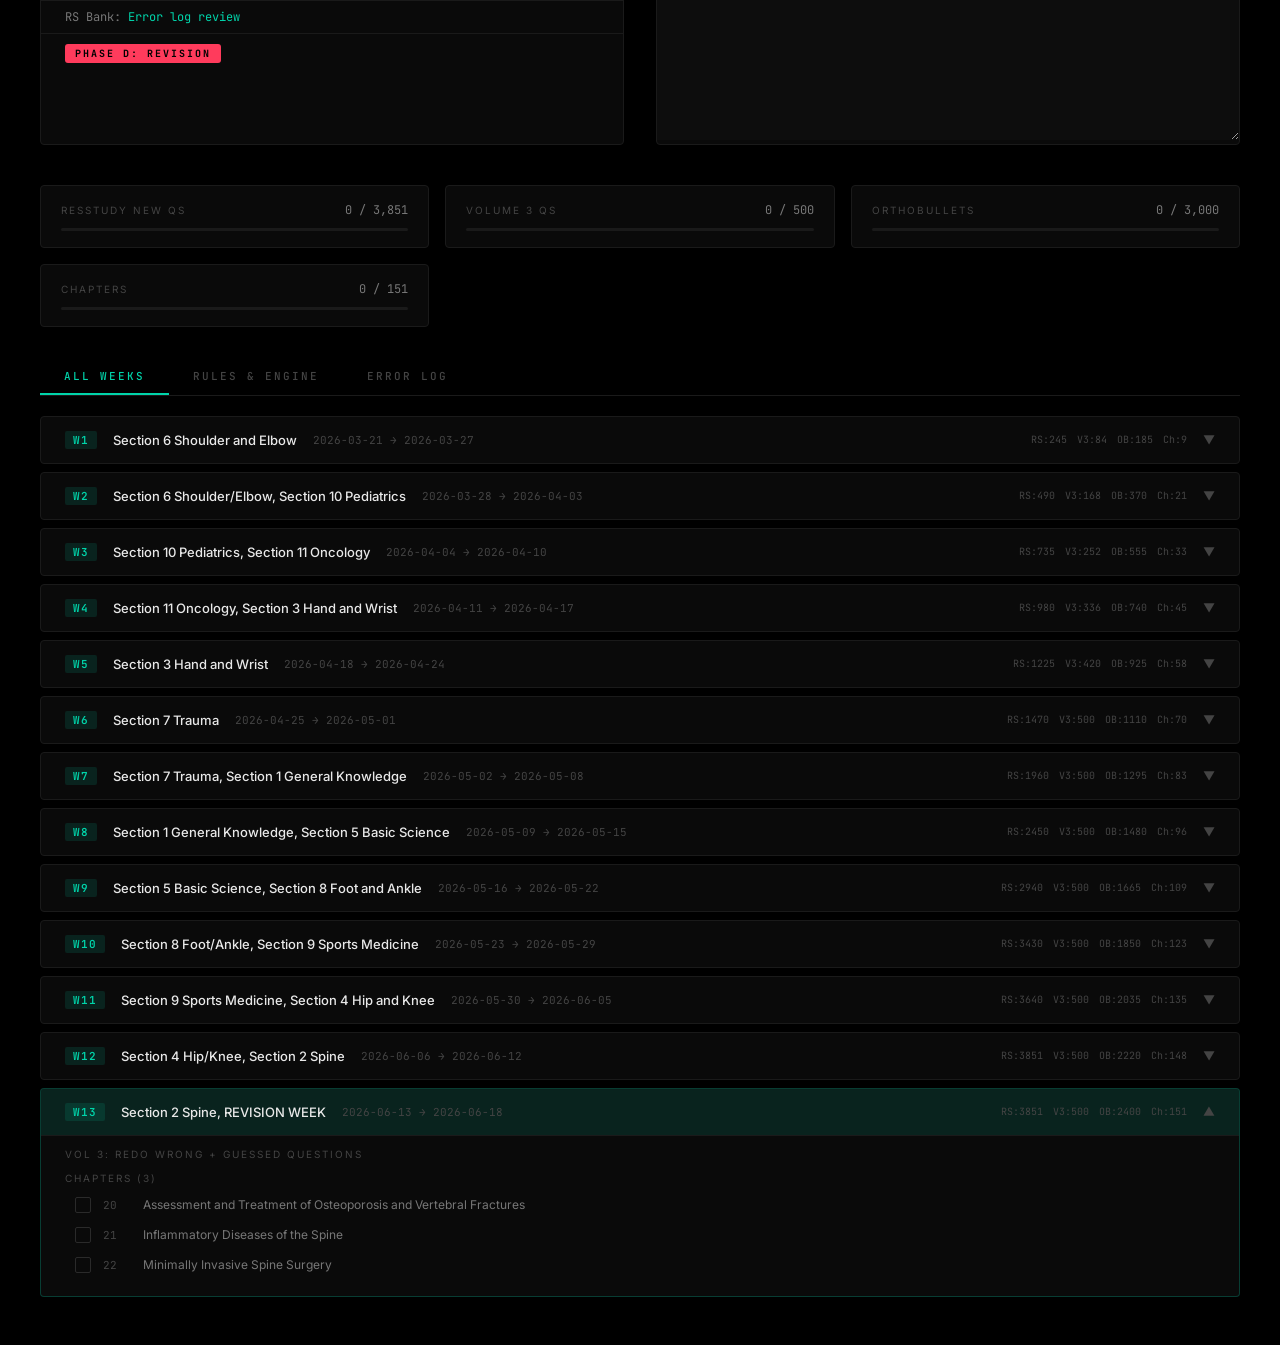
==== commit fa34c847: "Add date picker for backfilling past days - Date picker in LOG TODAY header; defaults to today - Pic" ====
--- a/index.html
+++ b/index.html
@@ -319,6 +319,27 @@
     font-size: 11px; color: var(--text-muted);
     font-family: 'JetBrains Mono', monospace;
   }
+  .log-today-day-wrap {
+    display: flex; align-items: center; gap: 8px;
+  }
+  .log-date-picker {
+    background: var(--bg-input); border: 1px solid var(--border);
+    color: var(--text); padding: 6px 10px; border-radius: 3px;
+    font-family: 'JetBrains Mono', monospace; font-size: 11px;
+    outline: none; cursor: pointer;
+    color-scheme: dark;
+  }
+  .log-date-picker:focus { border-color: var(--accent-border); }
+  .log-today-reset {
+    background: none; border: 1px solid var(--border-hover);
+    color: var(--accent); padding: 6px 10px; border-radius: 3px;
+    font-family: 'JetBrains Mono', monospace; font-size: 10px;
+    font-weight: 700; letter-spacing: 1px; cursor: pointer;
+  }
+  .log-today-reset:hover { background: rgba(0,212,149,0.1); }
+  .log-today.past-day .log-today-title::after {
+    content: ' \00b7 BACKFILL'; color: var(--warn); font-size: 12px;
+  }
   .slider-row {
     display: flex; align-items: center; gap: 16px;
     padding: 12px 0;
@@ -774,7 +795,10 @@
   <div class="log-today" id="log-today">
     <div class="log-today-head">
       <div class="log-today-title">Today's Protocol</div>
-      <div class="log-today-day" id="log-today-day"></div>
+      <div class="log-today-day-wrap">
+        <input type="date" id="log-date-picker" class="log-date-picker" onchange="onDateChange(this.value)">
+        <button class="log-today-reset" onclick="resetLogDate()" title="Back to today">TODAY</button>
+      </div>
     </div>
 
     <div id="log-today-targets">
@@ -1036,15 +1060,18 @@
 function today() { const d = new Date(); d.setHours(0,0,0,0); return d; }
 function dateKey(d) { return d.toISOString().slice(0,10); }
 
-function getCurrentWeek() {
-  const t = today();
+function getWeekForDate(d) {
   for (const w of WEEKS) {
     const s = new Date(w.start); s.setHours(0,0,0,0);
     const e = new Date(w.end); e.setHours(23,59,59,999);
-    if (t >= s && t <= e) return w;
-  }
-  if (t < new Date('2026-03-21')) return WEEKS[0];
+    if (d >= s && d <= e) return w;
+  }
+  if (d < new Date('2026-03-21')) return WEEKS[0];
   return WEEKS[WEEKS.length - 1];
+}
+
+function getCurrentWeek() {
+  return getWeekForDate(today());
 }
 
 function daysLeft() {
@@ -1057,11 +1084,35 @@
 // ============================================================
 // RENDER: TODAY HERO
 // ============================================================
+let logDate = null; // null = today, otherwise Date object for backfill
+
+function getLogDate() {
+  return logDate || today();
+}
+
+function onDateChange(val) {
+  if (!val) return;
+  const picked = new Date(val + 'T00:00:00');
+  const t = today();
+  logDate = (picked.getTime() === t.getTime()) ? null : picked;
+  renderToday();
+}
+
+function resetLogDate() {
+  logDate = null;
+  renderToday();
+}
+
 function renderToday() {
-  const w = getCurrentWeek();
   const t = today();
-  const dk = dateKey(t);
+  const ld = getLogDate();
+  const w = getWeekForDate(ld);
+  const dk = dateKey(ld);
+  const isPast = logDate !== null;
   const opts = { weekday: 'long', year: 'numeric', month: 'long', day: 'numeric' };
+  document.getElementById('log-today').classList.toggle('past-day', isPast);
+  const picker = document.getElementById('log-date-picker');
+  if (picker) picker.value = dk;
 
   document.getElementById('today-date').textContent = t.toLocaleDateString('en-US', opts).toUpperCase();
   document.getElementById('today-focus').textContent = w.focus;
@@ -1208,8 +1259,7 @@
     </div>
   `;
 
-  // Slider init: load today's values
-  document.getElementById('log-today-day').textContent = t.toLocaleDateString('en-US', { weekday: 'short', month: 'short', day: 'numeric' }).toUpperCase();
+  // Slider init: load values for the current log date
   const todayData = state.daily[dk] || {};
   const sliderRs = document.getElementById('slider-rs');
   const sliderV3 = document.getElementById('slider-v3');
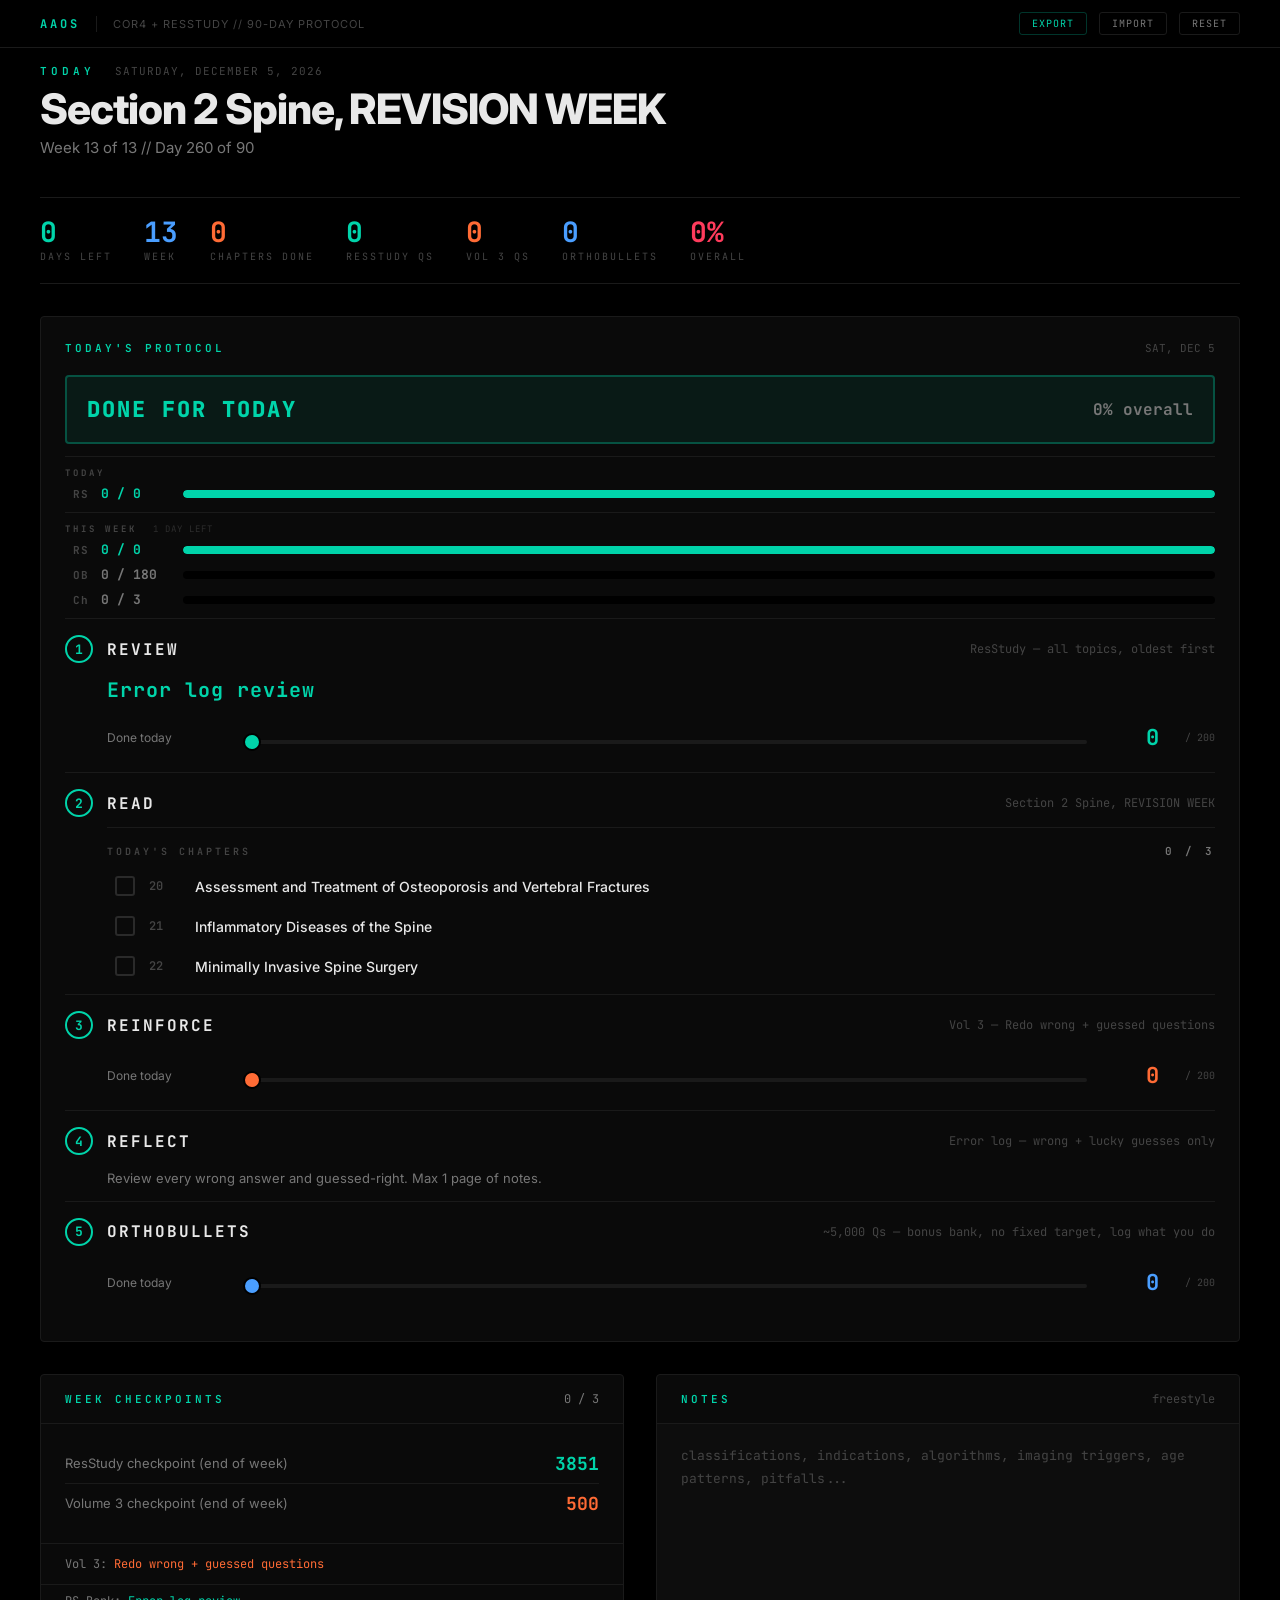
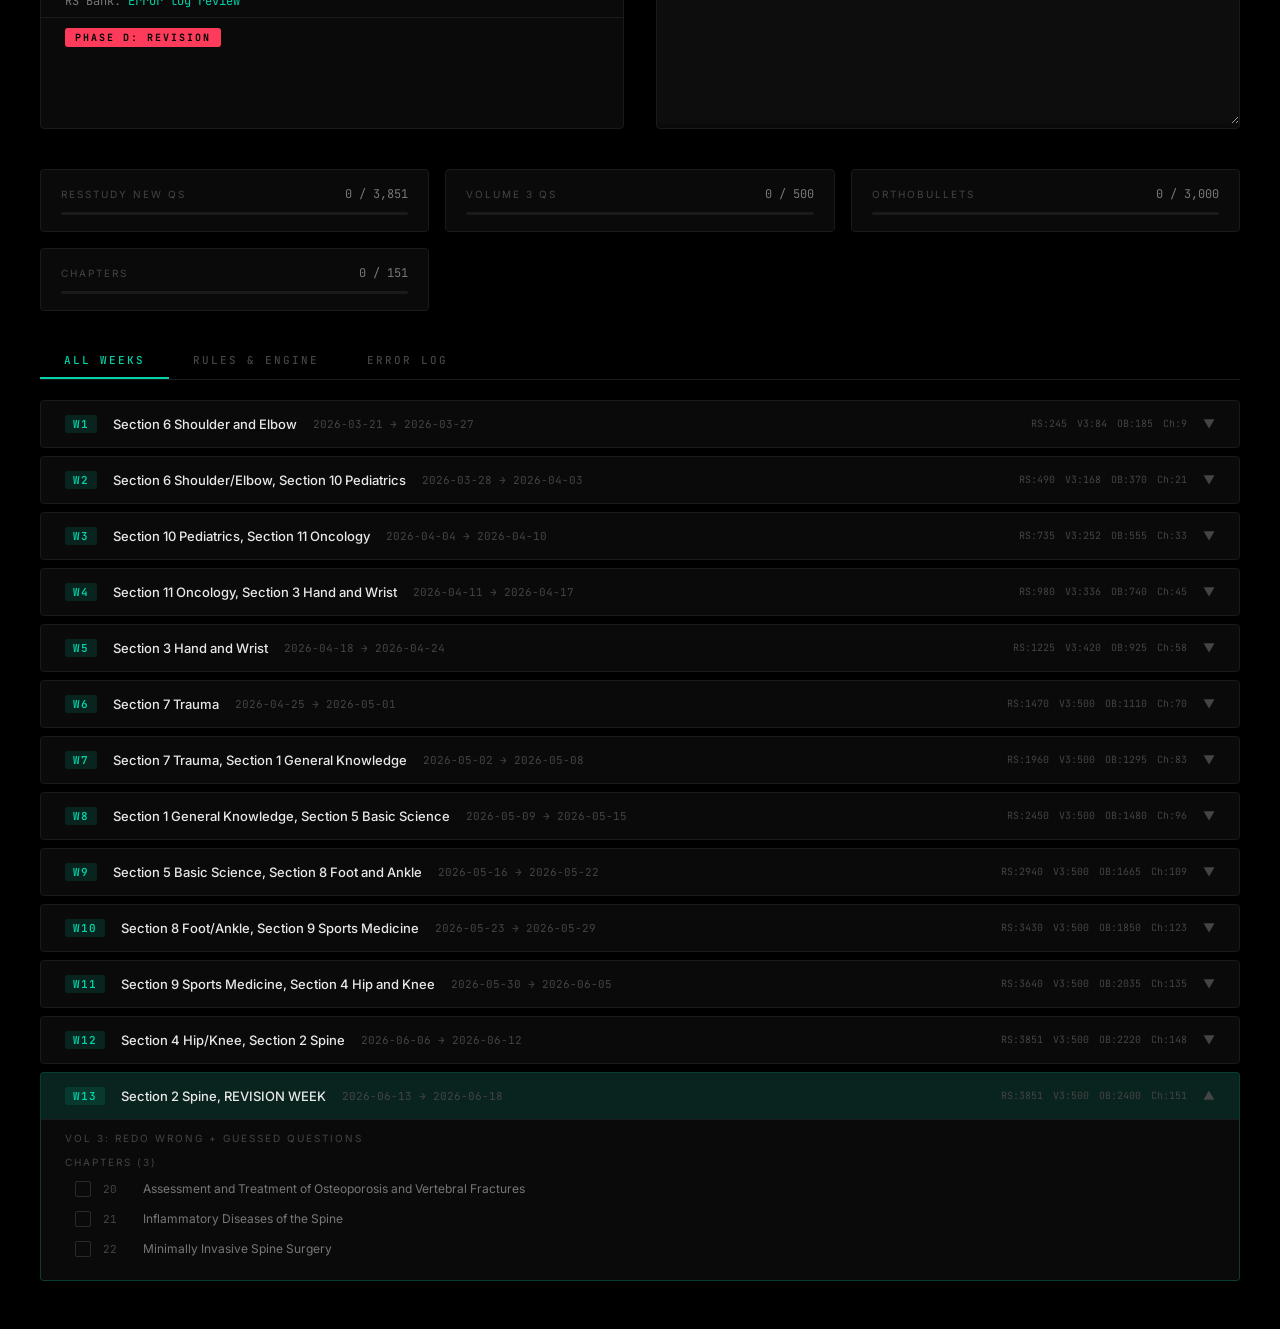
==== commit 231f60dd: "Revert date picker — sliders always log to today, simple - Remove date picker and backfill logic - 3" ====
--- a/index.html
+++ b/index.html
@@ -319,27 +319,6 @@
     font-size: 11px; color: var(--text-muted);
     font-family: 'JetBrains Mono', monospace;
   }
-  .log-today-day-wrap {
-    display: flex; align-items: center; gap: 8px;
-  }
-  .log-date-picker {
-    background: var(--bg-input); border: 1px solid var(--border);
-    color: var(--text); padding: 6px 10px; border-radius: 3px;
-    font-family: 'JetBrains Mono', monospace; font-size: 11px;
-    outline: none; cursor: pointer;
-    color-scheme: dark;
-  }
-  .log-date-picker:focus { border-color: var(--accent-border); }
-  .log-today-reset {
-    background: none; border: 1px solid var(--border-hover);
-    color: var(--accent); padding: 6px 10px; border-radius: 3px;
-    font-family: 'JetBrains Mono', monospace; font-size: 10px;
-    font-weight: 700; letter-spacing: 1px; cursor: pointer;
-  }
-  .log-today-reset:hover { background: rgba(0,212,149,0.1); }
-  .log-today.past-day .log-today-title::after {
-    content: ' \00b7 BACKFILL'; color: var(--warn); font-size: 12px;
-  }
   .slider-row {
     display: flex; align-items: center; gap: 16px;
     padding: 12px 0;
@@ -795,10 +774,7 @@
   <div class="log-today" id="log-today">
     <div class="log-today-head">
       <div class="log-today-title">Today's Protocol</div>
-      <div class="log-today-day-wrap">
-        <input type="date" id="log-date-picker" class="log-date-picker" onchange="onDateChange(this.value)">
-        <button class="log-today-reset" onclick="resetLogDate()" title="Back to today">TODAY</button>
-      </div>
+      <div class="log-today-day" id="log-today-day"></div>
     </div>
 
     <div id="log-today-targets">
@@ -1084,35 +1060,11 @@
 // ============================================================
 // RENDER: TODAY HERO
 // ============================================================
-let logDate = null; // null = today, otherwise Date object for backfill
-
-function getLogDate() {
-  return logDate || today();
-}
-
-function onDateChange(val) {
-  if (!val) return;
-  const picked = new Date(val + 'T00:00:00');
-  const t = today();
-  logDate = (picked.getTime() === t.getTime()) ? null : picked;
-  renderToday();
-}
-
-function resetLogDate() {
-  logDate = null;
-  renderToday();
-}
-
 function renderToday() {
   const t = today();
-  const ld = getLogDate();
-  const w = getWeekForDate(ld);
-  const dk = dateKey(ld);
-  const isPast = logDate !== null;
+  const w = getWeekForDate(t);
+  const dk = dateKey(t);
   const opts = { weekday: 'long', year: 'numeric', month: 'long', day: 'numeric' };
-  document.getElementById('log-today').classList.toggle('past-day', isPast);
-  const picker = document.getElementById('log-date-picker');
-  if (picker) picker.value = dk;
 
   document.getElementById('today-date').textContent = t.toLocaleDateString('en-US', opts).toUpperCase();
   document.getElementById('today-focus').textContent = w.focus;
@@ -1259,7 +1211,8 @@
     </div>
   `;
 
-  // Slider init: load values for the current log date
+  // Slider init: load today's values
+  document.getElementById('log-today-day').textContent = t.toLocaleDateString('en-US', { weekday: 'short', month: 'short', day: 'numeric' }).toUpperCase();
   const todayData = state.daily[dk] || {};
   const sliderRs = document.getElementById('slider-rs');
   const sliderV3 = document.getElementById('slider-v3');
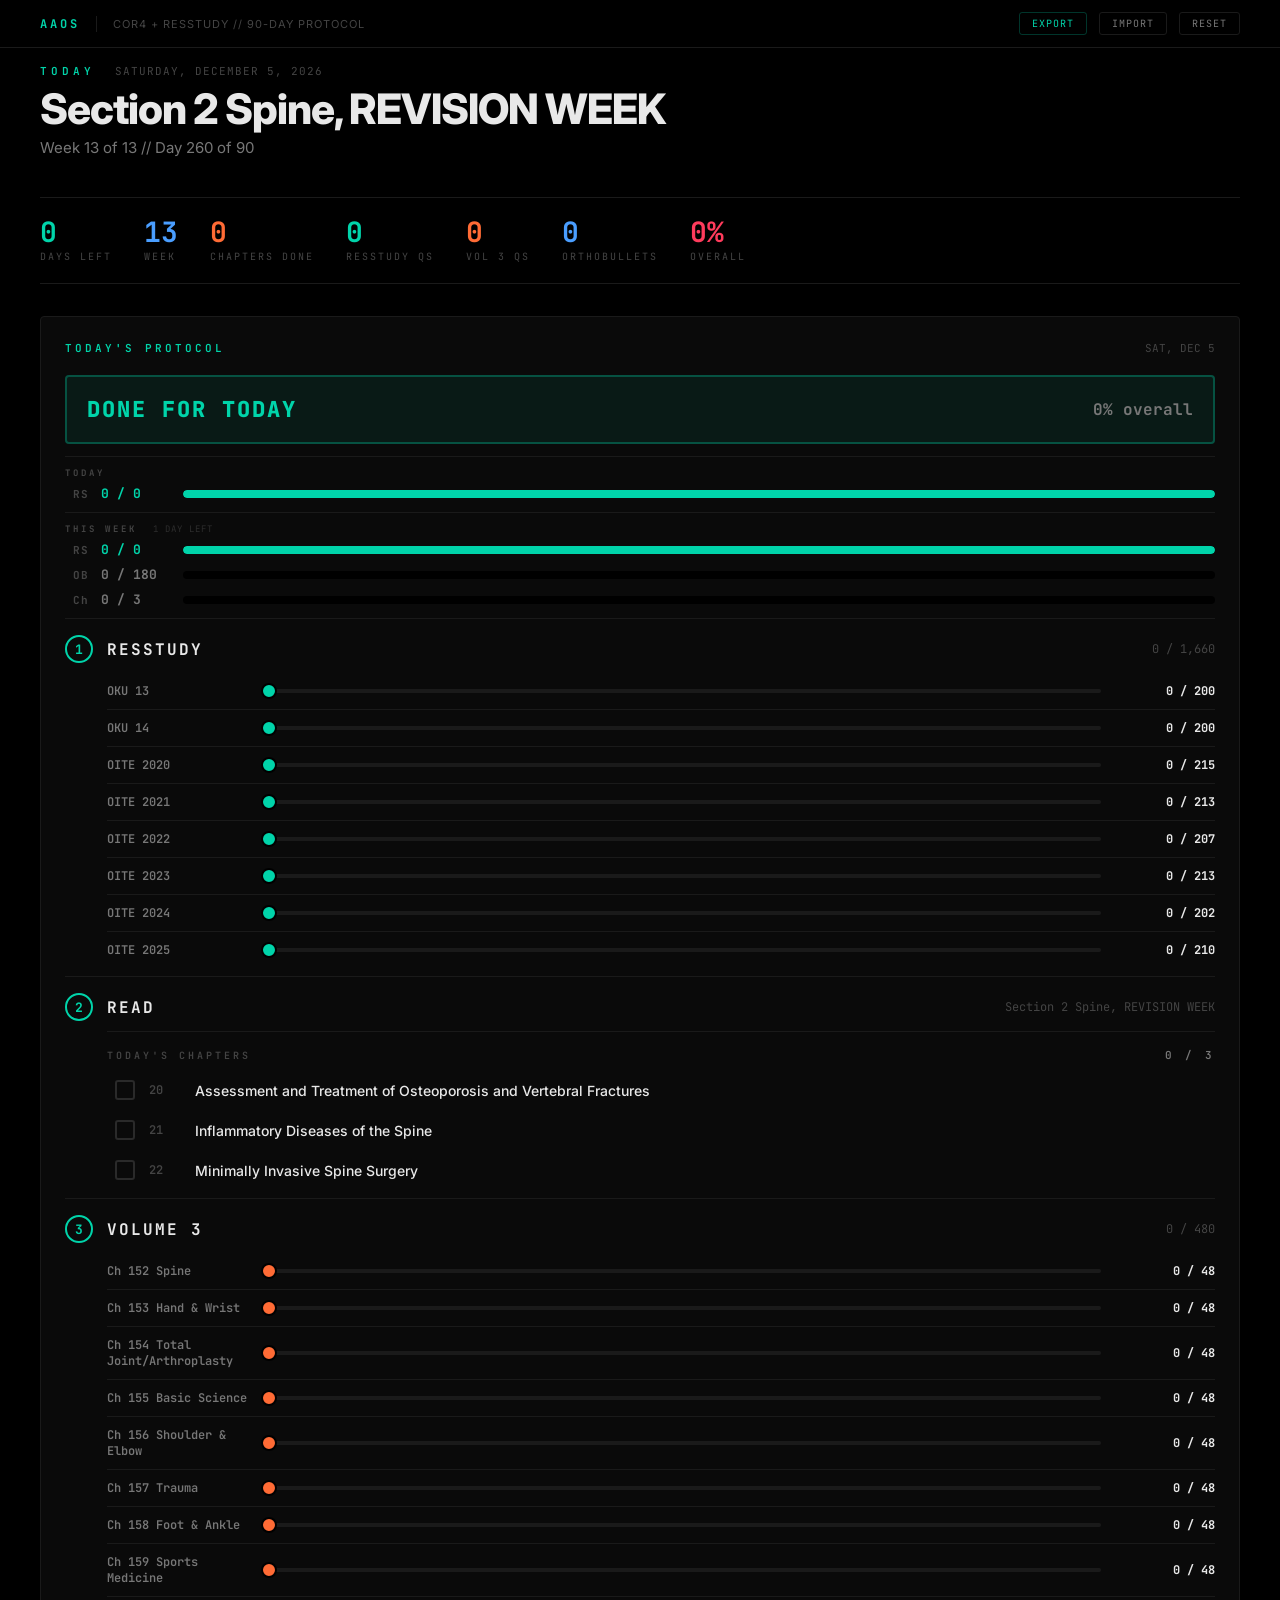
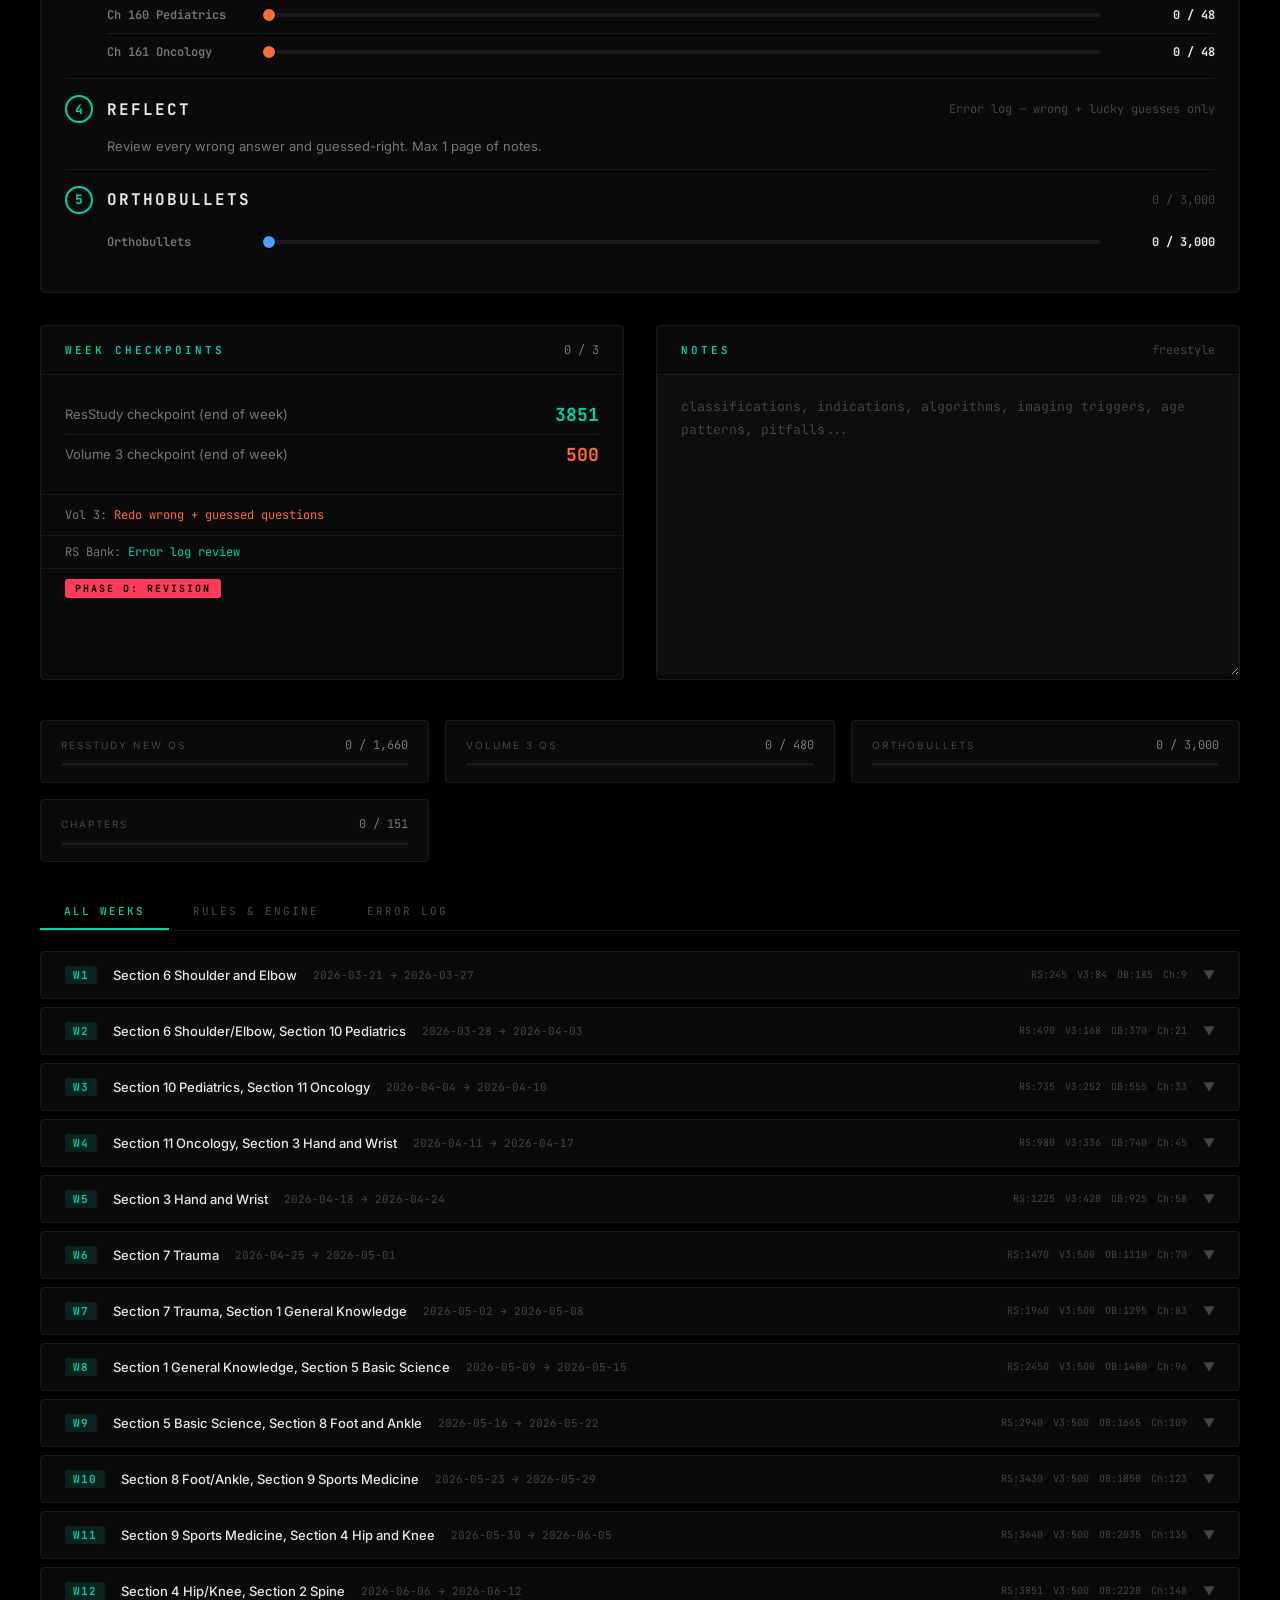
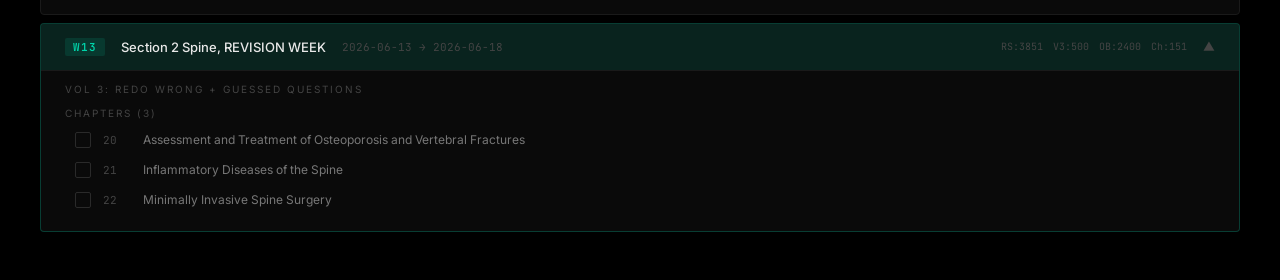
==== commit f808abb9: "Per-bank sliders: 8 RS banks, 10 V3 chapters, 1 OB slider - Permanent slider per ResStudy bank (OKU " ====
--- a/index.html
+++ b/index.html
@@ -348,6 +348,44 @@
   .slider-input.accent-slider::-moz-range-thumb { background: var(--accent); }
   .slider-input.warn-slider::-moz-range-thumb { background: var(--warn); }
   .slider-input.ob-slider::-moz-range-thumb { background: var(--blue); }
+  .bank-slider {
+    display: grid;
+    grid-template-columns: 140px 1fr 100px;
+    align-items: center; gap: 14px;
+    padding: 10px 0;
+    border-top: 1px solid var(--border);
+  }
+  .bank-slider:first-child { border-top: none; }
+  .bank-name {
+    font-size: 12px; color: var(--text-dim); font-weight: 600;
+    font-family: 'JetBrains Mono', monospace;
+  }
+  .bank-slider input[type=range] {
+    width: 100%; height: 4px;
+    -webkit-appearance: none; appearance: none;
+    background: var(--border); border-radius: 2px; outline: none;
+  }
+  .bank-slider input[type=range]::-webkit-slider-thumb {
+    -webkit-appearance: none; appearance: none;
+    width: 16px; height: 16px; border-radius: 50%;
+    cursor: pointer; border: 2px solid #000;
+  }
+  .bank-slider input[type=range]::-moz-range-thumb {
+    width: 16px; height: 16px; border-radius: 50%;
+    cursor: pointer; border: 2px solid #000;
+  }
+  .bank-slider[data-type=rs] input::-webkit-slider-thumb { background: var(--accent); }
+  .bank-slider[data-type=rs] input::-moz-range-thumb { background: var(--accent); }
+  .bank-slider[data-type=v3] input::-webkit-slider-thumb { background: var(--warn); }
+  .bank-slider[data-type=v3] input::-moz-range-thumb { background: var(--warn); }
+  .bank-slider[data-type=ob] input::-webkit-slider-thumb { background: var(--blue); }
+  .bank-slider[data-type=ob] input::-moz-range-thumb { background: var(--blue); }
+  .bank-count {
+    font-family: 'JetBrains Mono', monospace;
+    font-size: 12px; color: var(--text); font-weight: 700;
+    text-align: right;
+  }
+  .bank-slider.done .bank-count { color: var(--accent); }
   .slider-val {
     font-family: 'JetBrains Mono', monospace;
     font-size: 22px; font-weight: 700; width: 56px;
@@ -781,25 +819,14 @@
       <!-- daily targets rendered here -->
     </div>
 
-    <!-- STEP 1: REVIEW -->
+    <!-- STEP 1: REVIEW - ResStudy banks -->
     <div class="r-step">
       <div class="r-step-head">
         <div class="r-step-num">1</div>
-        <div class="r-step-name">Review</div>
-        <div class="r-step-desc">ResStudy — all topics, oldest first</div>
-      </div>
-      <div class="r-step-body">
-        <div class="r-range-info" id="rs-range-info"></div>
-        <div class="slider-row">
-          <div class="slider-label">Done today</div>
-          <div class="slider-wrap">
-            <input type="range" class="slider-input accent-slider" id="slider-rs" min="0" max="200" value="0"
-              oninput="onSlider('rs', this.value)">
-          </div>
-          <div class="slider-val accent" id="slider-rs-val">0</div>
-          <div class="slider-max">/ 200</div>
-        </div>
-      </div>
+        <div class="r-step-name">ResStudy</div>
+        <div class="r-step-desc" id="rs-total-desc">0 / 1,660</div>
+      </div>
+      <div class="r-step-body" id="rs-banks-container"></div>
     </div>
 
     <!-- STEP 2: READ -->
@@ -814,24 +841,14 @@
       </div>
     </div>
 
-    <!-- STEP 3: REINFORCE -->
+    <!-- STEP 3: REINFORCE - V3 chapters -->
     <div class="r-step">
       <div class="r-step-head">
         <div class="r-step-num">3</div>
-        <div class="r-step-name">Reinforce</div>
-        <div class="r-step-desc" id="v3-section-label">Vol 3 — current section</div>
-      </div>
-      <div class="r-step-body">
-        <div class="slider-row">
-          <div class="slider-label">Done today</div>
-          <div class="slider-wrap">
-            <input type="range" class="slider-input warn-slider" id="slider-v3" min="0" max="200" value="0"
-              oninput="onSlider('v3', this.value)">
-          </div>
-          <div class="slider-val warn" id="slider-v3-val">0</div>
-          <div class="slider-max">/ 200</div>
-        </div>
-      </div>
+        <div class="r-step-name">Volume 3</div>
+        <div class="r-step-desc" id="v3-total-desc">0 / 480</div>
+      </div>
+      <div class="r-step-body" id="v3-chapters-container"></div>
     </div>
 
     <!-- STEP 4: REFLECT -->
@@ -851,17 +868,14 @@
       <div class="r-step-head">
         <div class="r-step-num">5</div>
         <div class="r-step-name">Orthobullets</div>
-        <div class="r-step-desc">~5,000 Qs — bonus bank, no fixed target, log what you do</div>
+        <div class="r-step-desc" id="ob-total-desc">0 / 3,000</div>
       </div>
       <div class="r-step-body">
-        <div class="slider-row">
-          <div class="slider-label">Done today</div>
-          <div class="slider-wrap">
-            <input type="range" class="slider-input ob-slider" id="slider-ob" min="0" max="200" value="0"
-              oninput="onSlider('ob', this.value)">
-          </div>
-          <div class="slider-val" id="slider-ob-val" style="color:var(--blue)">0</div>
-          <div class="slider-max">/ 200</div>
+        <div class="bank-slider">
+          <div class="bank-name">Orthobullets</div>
+          <input type="range" class="slider-input ob-slider" id="slider-ob" min="0" max="3000" value="0"
+            oninput="onBankSlide('ob', this.value, 3000)">
+          <div class="bank-count" id="slider-ob-count">0 / 3,000</div>
         </div>
       </div>
     </div>
@@ -895,14 +909,14 @@
     <div class="prog-card">
       <div class="prog-head">
         <div class="prog-title">ResStudy New Qs</div>
-        <div class="prog-count"><span id="p-rs">0</span> / 3,851</div>
+        <div class="prog-count"><span id="p-rs">0</span> / 1,660</div>
       </div>
       <div class="prog-bar"><div class="prog-fill accent" id="p-rs-bar" style="width:0%"></div></div>
     </div>
     <div class="prog-card">
       <div class="prog-head">
         <div class="prog-title">Volume 3 Qs</div>
-        <div class="prog-count"><span id="p-v3">0</span> / 500</div>
+        <div class="prog-count"><span id="p-v3">0</span> / 480</div>
       </div>
       <div class="prog-bar"><div class="prog-fill warn" id="p-v3-bar" style="width:0%"></div></div>
     </div>
@@ -1005,6 +1019,34 @@
 ];
 
 const SECTIONS = ['Shoulder/Elbow','Pediatrics','Oncology','Hand/Wrist','Trauma','General Knowledge','Basic Science','Foot/Ankle','Sports','Hip/Knee','Spine'];
+
+const RS_BANKS = [
+  { key: 'oku13',    name: 'OKU 13',     total: 200 },
+  { key: 'oku14',    name: 'OKU 14',     total: 200 },
+  { key: 'oite2020', name: 'OITE 2020',  total: 215 },
+  { key: 'oite2021', name: 'OITE 2021',  total: 213 },
+  { key: 'oite2022', name: 'OITE 2022',  total: 207 },
+  { key: 'oite2023', name: 'OITE 2023',  total: 213 },
+  { key: 'oite2024', name: 'OITE 2024',  total: 202 },
+  { key: 'oite2025', name: 'OITE 2025',  total: 210 },
+];
+
+const V3_CHAPTERS = [
+  { key: 'v3_152', name: 'Ch 152 Spine',                    total: 48 },
+  { key: 'v3_153', name: 'Ch 153 Hand & Wrist',             total: 48 },
+  { key: 'v3_154', name: 'Ch 154 Total Joint/Arthroplasty', total: 48 },
+  { key: 'v3_155', name: 'Ch 155 Basic Science',            total: 48 },
+  { key: 'v3_156', name: 'Ch 156 Shoulder & Elbow',         total: 48 },
+  { key: 'v3_157', name: 'Ch 157 Trauma',                   total: 48 },
+  { key: 'v3_158', name: 'Ch 158 Foot & Ankle',             total: 48 },
+  { key: 'v3_159', name: 'Ch 159 Sports Medicine',          total: 48 },
+  { key: 'v3_160', name: 'Ch 160 Pediatrics',               total: 48 },
+  { key: 'v3_161', name: 'Ch 161 Oncology',                 total: 48 },
+];
+
+const RS_TOTAL = RS_BANKS.reduce((s, b) => s + b.total, 0); // 1660
+const V3_TOTAL = V3_CHAPTERS.reduce((s, c) => s + c.total, 0); // 480
+const OB_TOTAL = 3000;
 const HARD_RULES = [
   'Questions count only if reviewed the same day.',
   'Guessed-right counts as wrong in the error log.',
@@ -1028,7 +1070,9 @@
 if (!state.errorBank) state.errorBank = [];
 if (!state.rsDone) state.rsDone = 0;
 if (!state.v3Done) state.v3Done = 0;
+if (!state.obDone) state.obDone = 0;
 if (!state.notes) state.notes = {};
+if (!state.banks) state.banks = {};
 
 // ============================================================
 // HELPERS
@@ -1154,7 +1198,7 @@
   const todayDone = rsOk && v3Ok;
 
   // Overall progress (OB is bonus, not in core target)
-  const totalQs = 3851 + 500;
+  const totalQs = RS_TOTAL + V3_TOTAL;
   const totalDone = (state.rsDone || 0) + (state.v3Done || 0);
   const overallPct = Math.round((totalDone / totalQs) * 100);
 
@@ -1211,24 +1255,48 @@
     </div>
   `;
 
-  // Slider init: load today's values
+  // Header day label
   document.getElementById('log-today-day').textContent = t.toLocaleDateString('en-US', { weekday: 'short', month: 'short', day: 'numeric' }).toUpperCase();
-  const todayData = state.daily[dk] || {};
-  const sliderRs = document.getElementById('slider-rs');
-  const sliderV3 = document.getElementById('slider-v3');
-  const sliderOb = document.getElementById('slider-ob');
-  sliderRs.value = todayData.rs || 0;
-  sliderV3.value = todayData.v3 || 0;
-  sliderOb.value = todayData.ob || 0;
-  document.getElementById('slider-rs-val').textContent = todayData.rs || 0;
-  document.getElementById('slider-v3-val').textContent = todayData.v3 || 0;
-  document.getElementById('slider-ob-val').textContent = todayData.ob || 0;
-
-  // RS source label (from phase in WEEKS data)
-  document.getElementById('rs-range-info').textContent = w.rsSource || '';
-
-  // V3 section label
-  document.getElementById('v3-section-label').textContent = `Vol 3 — ${w.v3focus}`;
+
+  // RS banks: render 8 permanent sliders
+  const rsBanksSum = RS_BANKS.reduce((s, b) => s + (state.banks[b.key] || 0), 0);
+  document.getElementById('rs-total-desc').textContent = `${rsBanksSum.toLocaleString()} / ${RS_TOTAL.toLocaleString()}`;
+  document.getElementById('rs-banks-container').innerHTML = RS_BANKS.map(b => {
+    const v = state.banks[b.key] || 0;
+    const done = v >= b.total;
+    return `
+      <div class="bank-slider ${done ? 'done' : ''}" data-type="rs" data-key="${b.key}">
+        <div class="bank-name">${b.name}</div>
+        <input type="range" min="0" max="${b.total}" value="${v}" oninput="onBankSlide('${b.key}', +this.value, ${b.total}, 'rs')">
+        <div class="bank-count">${v} / ${b.total}</div>
+      </div>`;
+  }).join('');
+
+  // V3 chapters: render 10 permanent sliders
+  const v3Sum = V3_CHAPTERS.reduce((s, c) => s + (state.banks[c.key] || 0), 0);
+  document.getElementById('v3-total-desc').textContent = `${v3Sum} / ${V3_TOTAL}`;
+  document.getElementById('v3-chapters-container').innerHTML = V3_CHAPTERS.map(c => {
+    const v = state.banks[c.key] || 0;
+    const done = v >= c.total;
+    return `
+      <div class="bank-slider ${done ? 'done' : ''}" data-type="v3" data-key="${c.key}">
+        <div class="bank-name">${c.name}</div>
+        <input type="range" min="0" max="${c.total}" value="${v}" oninput="onBankSlide('${c.key}', +this.value, ${c.total}, 'v3')">
+        <div class="bank-count">${v} / ${c.total}</div>
+      </div>`;
+  }).join('');
+
+  // OB single slider
+  const obVal = state.banks.ob || 0;
+  document.getElementById('ob-total-desc').textContent = `${obVal.toLocaleString()} / ${OB_TOTAL.toLocaleString()}`;
+  const obSlider = document.getElementById('slider-ob');
+  if (obSlider) {
+    obSlider.value = obVal;
+    document.getElementById('slider-ob-count').textContent = `${obVal.toLocaleString()} / ${OB_TOTAL.toLocaleString()}`;
+    obSlider.closest('.bank-slider').setAttribute('data-type', 'ob');
+  }
+
+  // Read step description
   document.getElementById('r-read-desc').textContent = w.focus;
 
   // Today's chapters inside LOG TODAY
@@ -1262,9 +1330,9 @@
 
   // Progress bars
   document.getElementById('p-rs').textContent = state.rsDone || 0;
-  document.getElementById('p-rs-bar').style.width = Math.min(100, ((state.rsDone || 0) / 3851) * 100) + '%';
+  document.getElementById('p-rs-bar').style.width = Math.min(100, ((state.rsDone || 0) / RS_TOTAL) * 100) + '%';
   document.getElementById('p-v3').textContent = state.v3Done || 0;
-  document.getElementById('p-v3-bar').style.width = Math.min(100, ((state.v3Done || 0) / 500) * 100) + '%';
+  document.getElementById('p-v3-bar').style.width = Math.min(100, ((state.v3Done || 0) / V3_TOTAL) * 100) + '%';
   document.getElementById('p-ob').textContent = state.obDone || 0;
   document.getElementById('p-ob-bar').style.width = Math.min(100, ((state.obDone || 0) / 3000) * 100) + '%';
   document.getElementById('p-ch').textContent = ch;
@@ -1517,20 +1585,23 @@
   renderWeeks();
 }
 
-function onSlider(field, value) {
+function onBankSlide(bankKey, value, total, category) {
+  // category inferred for OB
+  if (!category) category = bankKey === 'ob' ? 'ob' : (bankKey.startsWith('v3_') ? 'v3' : 'rs');
+  const oldVal = state.banks[bankKey] || 0;
+  const delta = value - oldVal;
+  state.banks[bankKey] = value;
+
+  // Add delta to today's daily count for this category
   const dk = dateKey(today());
-  document.getElementById(`slider-${field}-val`).textContent = value;
-  updateDaily(dk, field, value);
-}
-
-function updateDaily(dk, field, value) {
   if (!state.daily[dk]) state.daily[dk] = {};
-  state.daily[dk][field] = value;
-  let rs = 0, v3 = 0, ob = 0;
-  Object.values(state.daily).forEach(d => { rs += parseInt(d.rs) || 0; v3 += parseInt(d.v3) || 0; ob += parseInt(d.ob) || 0; });
-  state.rsDone = rs;
-  state.v3Done = v3;
-  state.obDone = ob;
+  state.daily[dk][category] = Math.max(0, (parseInt(state.daily[dk][category]) || 0) + delta);
+
+  // Recompute cumulative totals from banks (source of truth)
+  state.rsDone = RS_BANKS.reduce((s, b) => s + (state.banks[b.key] || 0), 0);
+  state.v3Done = V3_CHAPTERS.reduce((s, c) => s + (state.banks[c.key] || 0), 0);
+  state.obDone = state.banks.ob || 0;
+
   save(state);
   renderToday();
 }
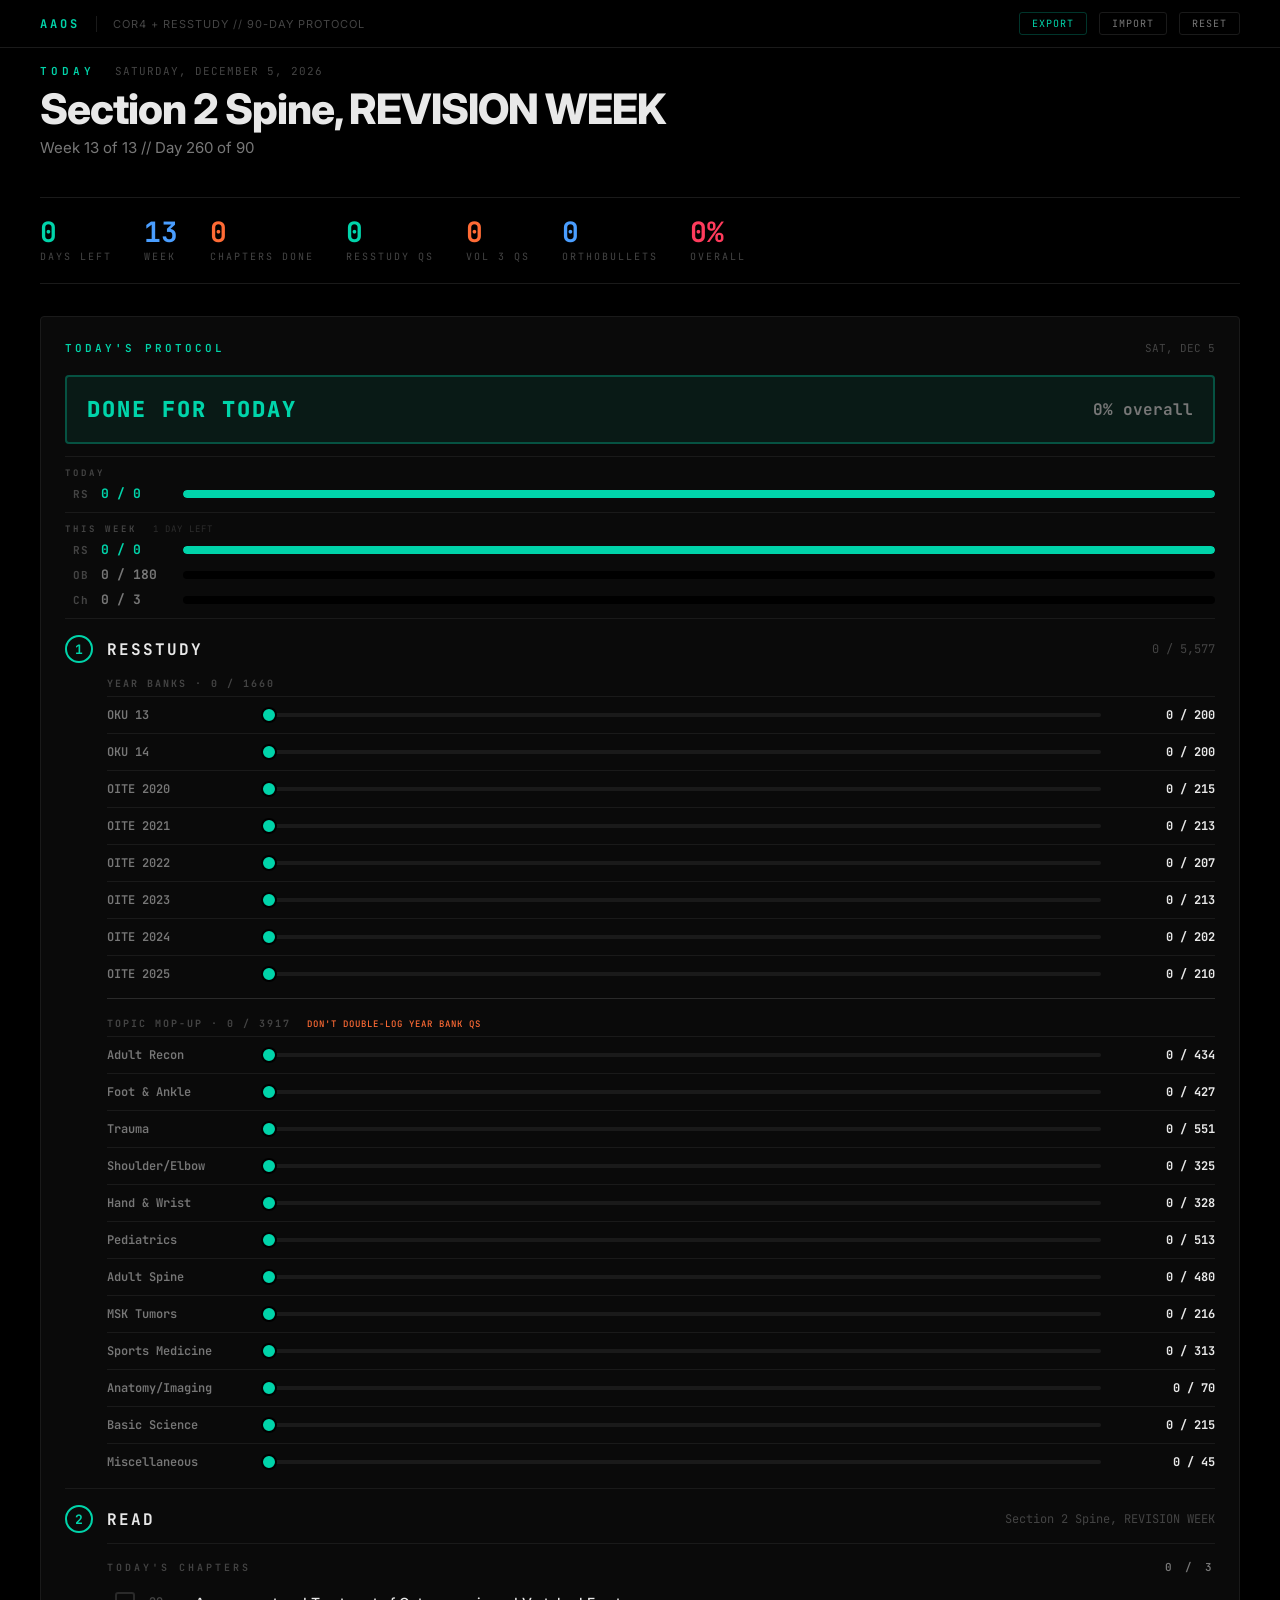
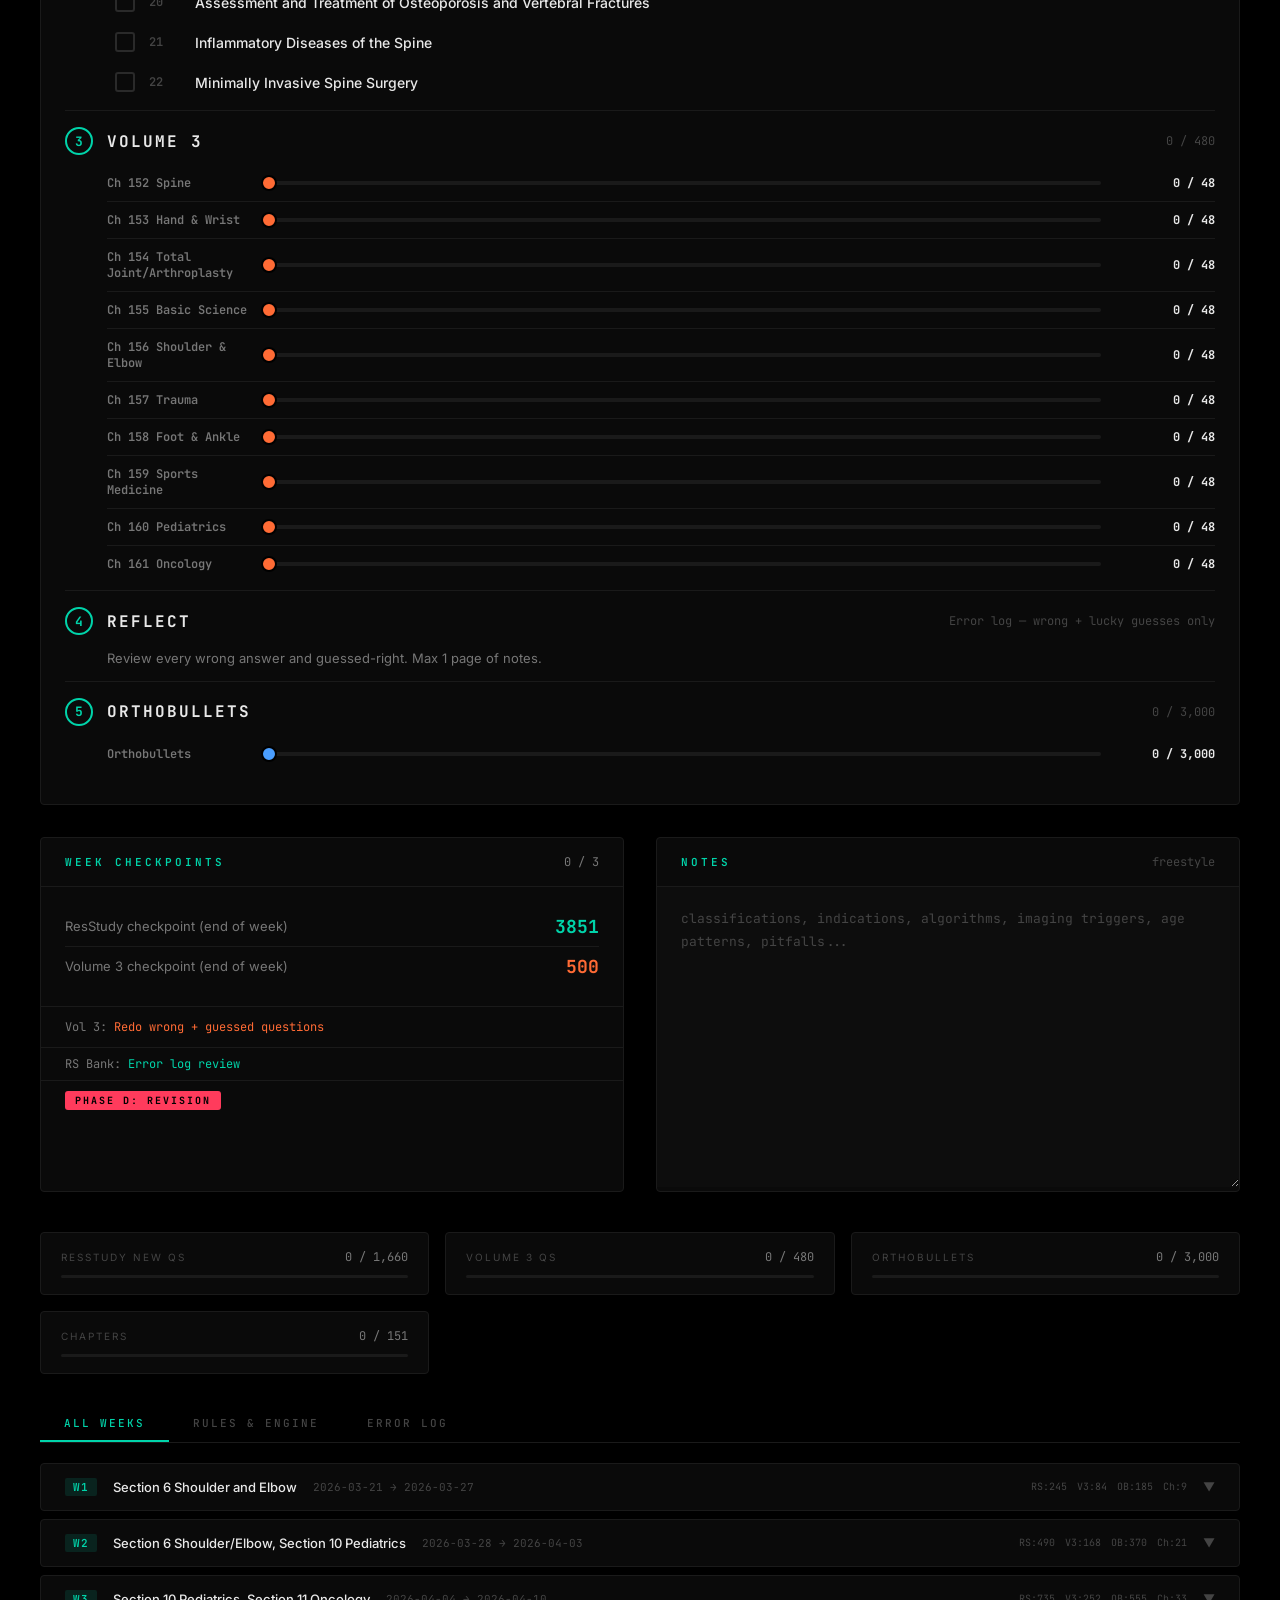
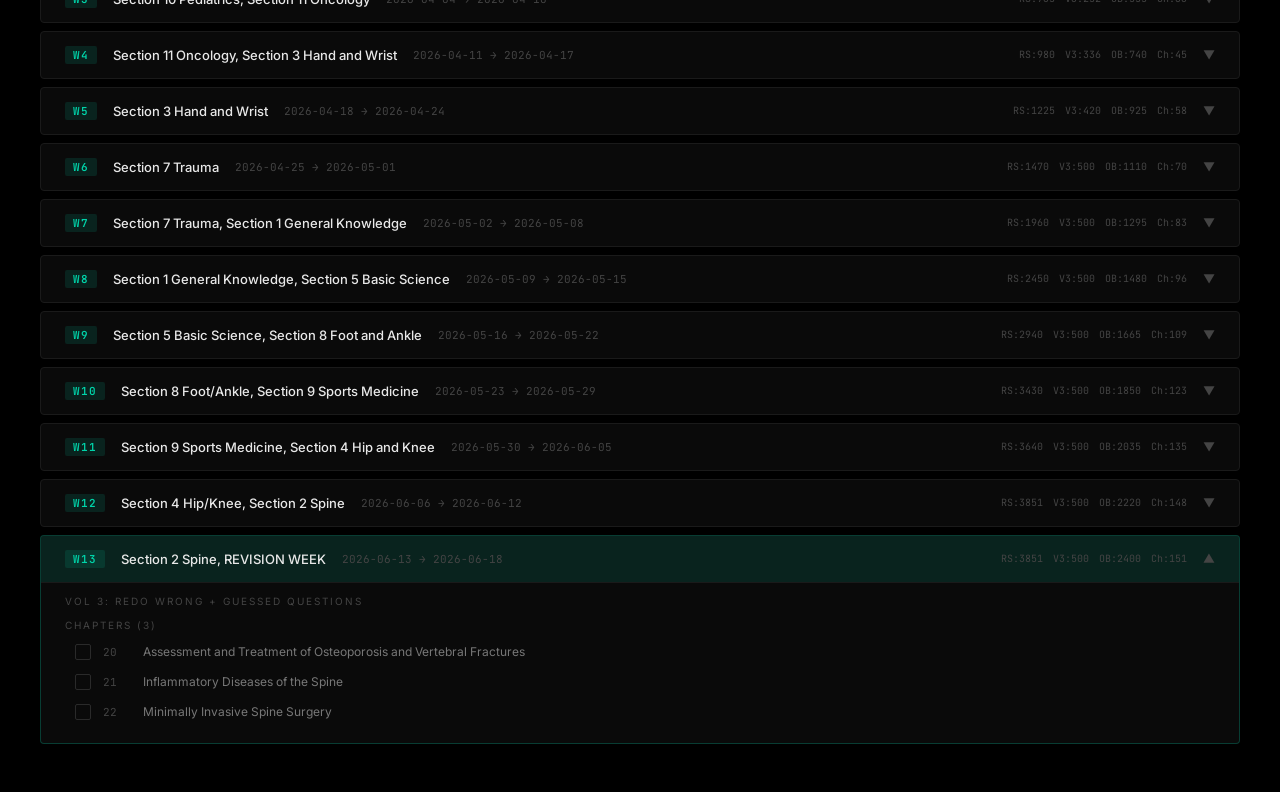
==== commit d64fea69: "Add 12 topic mop-up sliders below year banks - New RS_TOPIC_BANKS constant: 12 topic banks (Adult Re" ====
--- a/index.html
+++ b/index.html
@@ -356,6 +356,21 @@
     border-top: 1px solid var(--border);
   }
   .bank-slider:first-child { border-top: none; }
+  .bank-section-label {
+    font-family: 'JetBrains Mono', monospace;
+    font-size: 10px; font-weight: 700; letter-spacing: 2px;
+    color: var(--text-muted); text-transform: uppercase;
+    padding: 18px 0 6px;
+    border-top: 1px solid var(--border-hover);
+    margin-top: 6px;
+  }
+  .bank-section-label:first-child {
+    border-top: none; margin-top: 0; padding-top: 4px;
+  }
+  .bank-section-hint {
+    color: var(--warn); font-weight: 500; font-size: 9px;
+    letter-spacing: 1px; margin-left: 8px;
+  }
   .bank-name {
     font-size: 12px; color: var(--text-dim); font-weight: 600;
     font-family: 'JetBrains Mono', monospace;
@@ -874,7 +889,7 @@
         <div class="bank-slider">
           <div class="bank-name">Orthobullets</div>
           <input type="range" class="slider-input ob-slider" id="slider-ob" min="0" max="3000" value="0"
-            oninput="onBankSlide('ob', this.value, 3000)">
+            oninput="onBankSlide('ob', +this.value, 3000)" onchange="onBankSlideCommit()">
           <div class="bank-count" id="slider-ob-count">0 / 3,000</div>
         </div>
       </div>
@@ -1031,6 +1046,23 @@
   { key: 'oite2025', name: 'OITE 2025',  total: 210 },
 ];
 
+// Topic banks (mop-up after year banks). Same questions are tagged by topic too,
+// so user logs ONLY new topic-only questions here (don't double-log year bank Qs).
+const RS_TOPIC_BANKS = [
+  { key: 'topic_recon',    name: 'Adult Recon',      total: 434 },
+  { key: 'topic_foot',     name: 'Foot & Ankle',     total: 427 },
+  { key: 'topic_trauma',   name: 'Trauma',           total: 551 },
+  { key: 'topic_shoulder', name: 'Shoulder/Elbow',   total: 325 },
+  { key: 'topic_hand',     name: 'Hand & Wrist',     total: 328 },
+  { key: 'topic_peds',     name: 'Pediatrics',       total: 513 },
+  { key: 'topic_spine',    name: 'Adult Spine',      total: 480 },
+  { key: 'topic_tumor',    name: 'MSK Tumors',       total: 216 },
+  { key: 'topic_sports',   name: 'Sports Medicine',  total: 313 },
+  { key: 'topic_anatomy',  name: 'Anatomy/Imaging',  total: 70  },
+  { key: 'topic_basic',    name: 'Basic Science',    total: 215 },
+  { key: 'topic_misc',     name: 'Miscellaneous',    total: 45  },
+];
+
 const V3_CHAPTERS = [
   { key: 'v3_152', name: 'Ch 152 Spine',                    total: 48 },
   { key: 'v3_153', name: 'Ch 153 Hand & Wrist',             total: 48 },
@@ -1044,7 +1076,9 @@
   { key: 'v3_161', name: 'Ch 161 Oncology',                 total: 48 },
 ];
 
-const RS_TOTAL = RS_BANKS.reduce((s, b) => s + b.total, 0); // 1660
+const RS_YEAR_TOTAL = RS_BANKS.reduce((s, b) => s + b.total, 0); // 1660
+const RS_TOPIC_TOTAL = RS_TOPIC_BANKS.reduce((s, b) => s + b.total, 0); // 3917
+const RS_TOTAL = RS_YEAR_TOTAL + RS_TOPIC_TOTAL; // 5577 max if no overlap (overlap is user-managed)
 const V3_TOTAL = V3_CHAPTERS.reduce((s, c) => s + c.total, 0); // 480
 const OB_TOTAL = 3000;
 const HARD_RULES = [
@@ -1258,19 +1292,29 @@
   // Header day label
   document.getElementById('log-today-day').textContent = t.toLocaleDateString('en-US', { weekday: 'short', month: 'short', day: 'numeric' }).toUpperCase();
 
-  // RS banks: render 8 permanent sliders
-  const rsBanksSum = RS_BANKS.reduce((s, b) => s + (state.banks[b.key] || 0), 0);
+  // RS year banks (8 permanent sliders) + topic mop-up banks (12 sliders)
+  const rsYearSum = RS_BANKS.reduce((s, b) => s + (state.banks[b.key] || 0), 0);
+  const rsTopicSum = RS_TOPIC_BANKS.reduce((s, b) => s + (state.banks[b.key] || 0), 0);
+  const rsBanksSum = rsYearSum + rsTopicSum;
   document.getElementById('rs-total-desc').textContent = `${rsBanksSum.toLocaleString()} / ${RS_TOTAL.toLocaleString()}`;
-  document.getElementById('rs-banks-container').innerHTML = RS_BANKS.map(b => {
+
+  const renderBankRow = (b) => {
     const v = state.banks[b.key] || 0;
     const done = v >= b.total;
     return `
       <div class="bank-slider ${done ? 'done' : ''}" data-type="rs" data-key="${b.key}">
         <div class="bank-name">${b.name}</div>
-        <input type="range" min="0" max="${b.total}" value="${v}" oninput="onBankSlide('${b.key}', +this.value, ${b.total}, 'rs')">
+        <input type="range" min="0" max="${b.total}" value="${v}" oninput="onBankSlide('${b.key}', +this.value, ${b.total}, 'rs')" onchange="onBankSlideCommit()">
         <div class="bank-count">${v} / ${b.total}</div>
       </div>`;
-  }).join('');
+  };
+
+  document.getElementById('rs-banks-container').innerHTML = `
+    <div class="bank-section-label">YEAR BANKS &middot; ${rsYearSum} / ${RS_YEAR_TOTAL}</div>
+    ${RS_BANKS.map(renderBankRow).join('')}
+    <div class="bank-section-label">TOPIC MOP-UP &middot; ${rsTopicSum} / ${RS_TOPIC_TOTAL} <span class="bank-section-hint">don't double-log year bank Qs</span></div>
+    ${RS_TOPIC_BANKS.map(renderBankRow).join('')}
+  `;
 
   // V3 chapters: render 10 permanent sliders
   const v3Sum = V3_CHAPTERS.reduce((s, c) => s + (state.banks[c.key] || 0), 0);
@@ -1281,7 +1325,7 @@
     return `
       <div class="bank-slider ${done ? 'done' : ''}" data-type="v3" data-key="${c.key}">
         <div class="bank-name">${c.name}</div>
-        <input type="range" min="0" max="${c.total}" value="${v}" oninput="onBankSlide('${c.key}', +this.value, ${c.total}, 'v3')">
+        <input type="range" min="0" max="${c.total}" value="${v}" oninput="onBankSlide('${c.key}', +this.value, ${c.total}, 'v3')" onchange="onBankSlideCommit()">
         <div class="bank-count">${v} / ${c.total}</div>
       </div>`;
   }).join('');
@@ -1586,22 +1630,50 @@
 }
 
 function onBankSlide(bankKey, value, total, category) {
-  // category inferred for OB
+  // Lightweight: update count label + state only, NO full re-render (keeps drag smooth)
   if (!category) category = bankKey === 'ob' ? 'ob' : (bankKey.startsWith('v3_') ? 'v3' : 'rs');
   const oldVal = state.banks[bankKey] || 0;
   const delta = value - oldVal;
   state.banks[bankKey] = value;
 
-  // Add delta to today's daily count for this category
   const dk = dateKey(today());
   if (!state.daily[dk]) state.daily[dk] = {};
   state.daily[dk][category] = Math.max(0, (parseInt(state.daily[dk][category]) || 0) + delta);
 
-  // Recompute cumulative totals from banks (source of truth)
-  state.rsDone = RS_BANKS.reduce((s, b) => s + (state.banks[b.key] || 0), 0);
+  state.rsDone =
+    RS_BANKS.reduce((s, b) => s + (state.banks[b.key] || 0), 0) +
+    RS_TOPIC_BANKS.reduce((s, b) => s + (state.banks[b.key] || 0), 0);
   state.v3Done = V3_CHAPTERS.reduce((s, c) => s + (state.banks[c.key] || 0), 0);
   state.obDone = state.banks.ob || 0;
 
+  // Update just this slider's count label + its done class
+  const slider = document.querySelector(`.bank-slider[data-key="${bankKey}"]`);
+  if (slider) {
+    const countEl = slider.querySelector('.bank-count');
+    if (countEl) countEl.textContent = `${value.toLocaleString()} / ${total.toLocaleString()}`;
+    slider.classList.toggle('done', value >= total);
+  } else if (bankKey === 'ob') {
+    document.getElementById('slider-ob-count').textContent = `${value.toLocaleString()} / ${OB_TOTAL.toLocaleString()}`;
+  }
+
+  // Update section headers
+  if (category === 'rs') {
+    document.getElementById('rs-total-desc').textContent = `${state.rsDone.toLocaleString()} / ${RS_TOTAL.toLocaleString()}`;
+    // Update inline year/topic sub-totals if visible
+    const yearSum = RS_BANKS.reduce((s, b) => s + (state.banks[b.key] || 0), 0);
+    const topicSum = RS_TOPIC_BANKS.reduce((s, b) => s + (state.banks[b.key] || 0), 0);
+    const labels = document.querySelectorAll('#rs-banks-container .bank-section-label');
+    if (labels[0]) labels[0].firstChild && (labels[0].childNodes[0].nodeValue = `YEAR BANKS · ${yearSum} / ${RS_YEAR_TOTAL} `);
+    if (labels[1]) labels[1].childNodes[0].nodeValue = `TOPIC MOP-UP · ${topicSum} / ${RS_TOPIC_TOTAL} `;
+  } else if (category === 'v3') {
+    document.getElementById('v3-total-desc').textContent = `${state.v3Done} / ${V3_TOTAL}`;
+  } else {
+    document.getElementById('ob-total-desc').textContent = `${state.obDone.toLocaleString()} / ${OB_TOTAL.toLocaleString()}`;
+  }
+}
+
+function onBankSlideCommit() {
+  // Fired on 'change' (release). Persists + does full re-render to update today/week bars.
   save(state);
   renderToday();
 }
